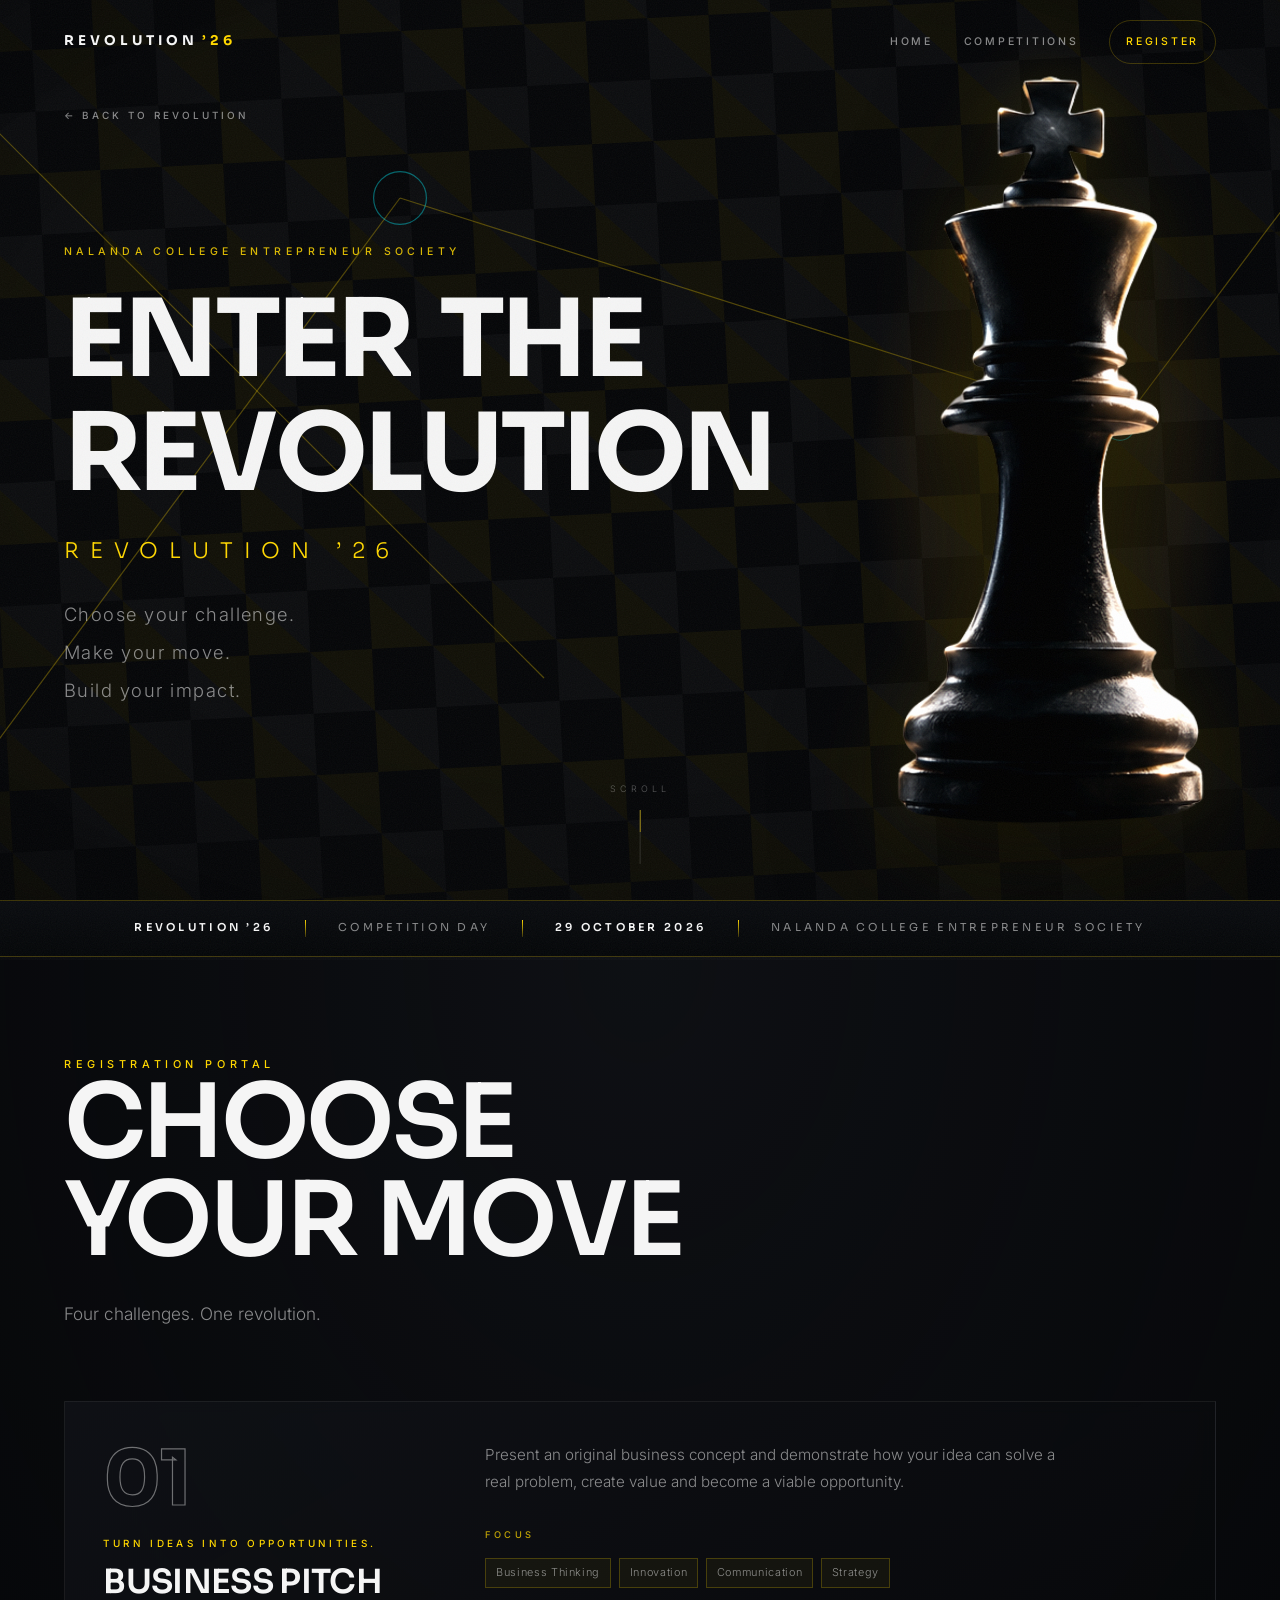
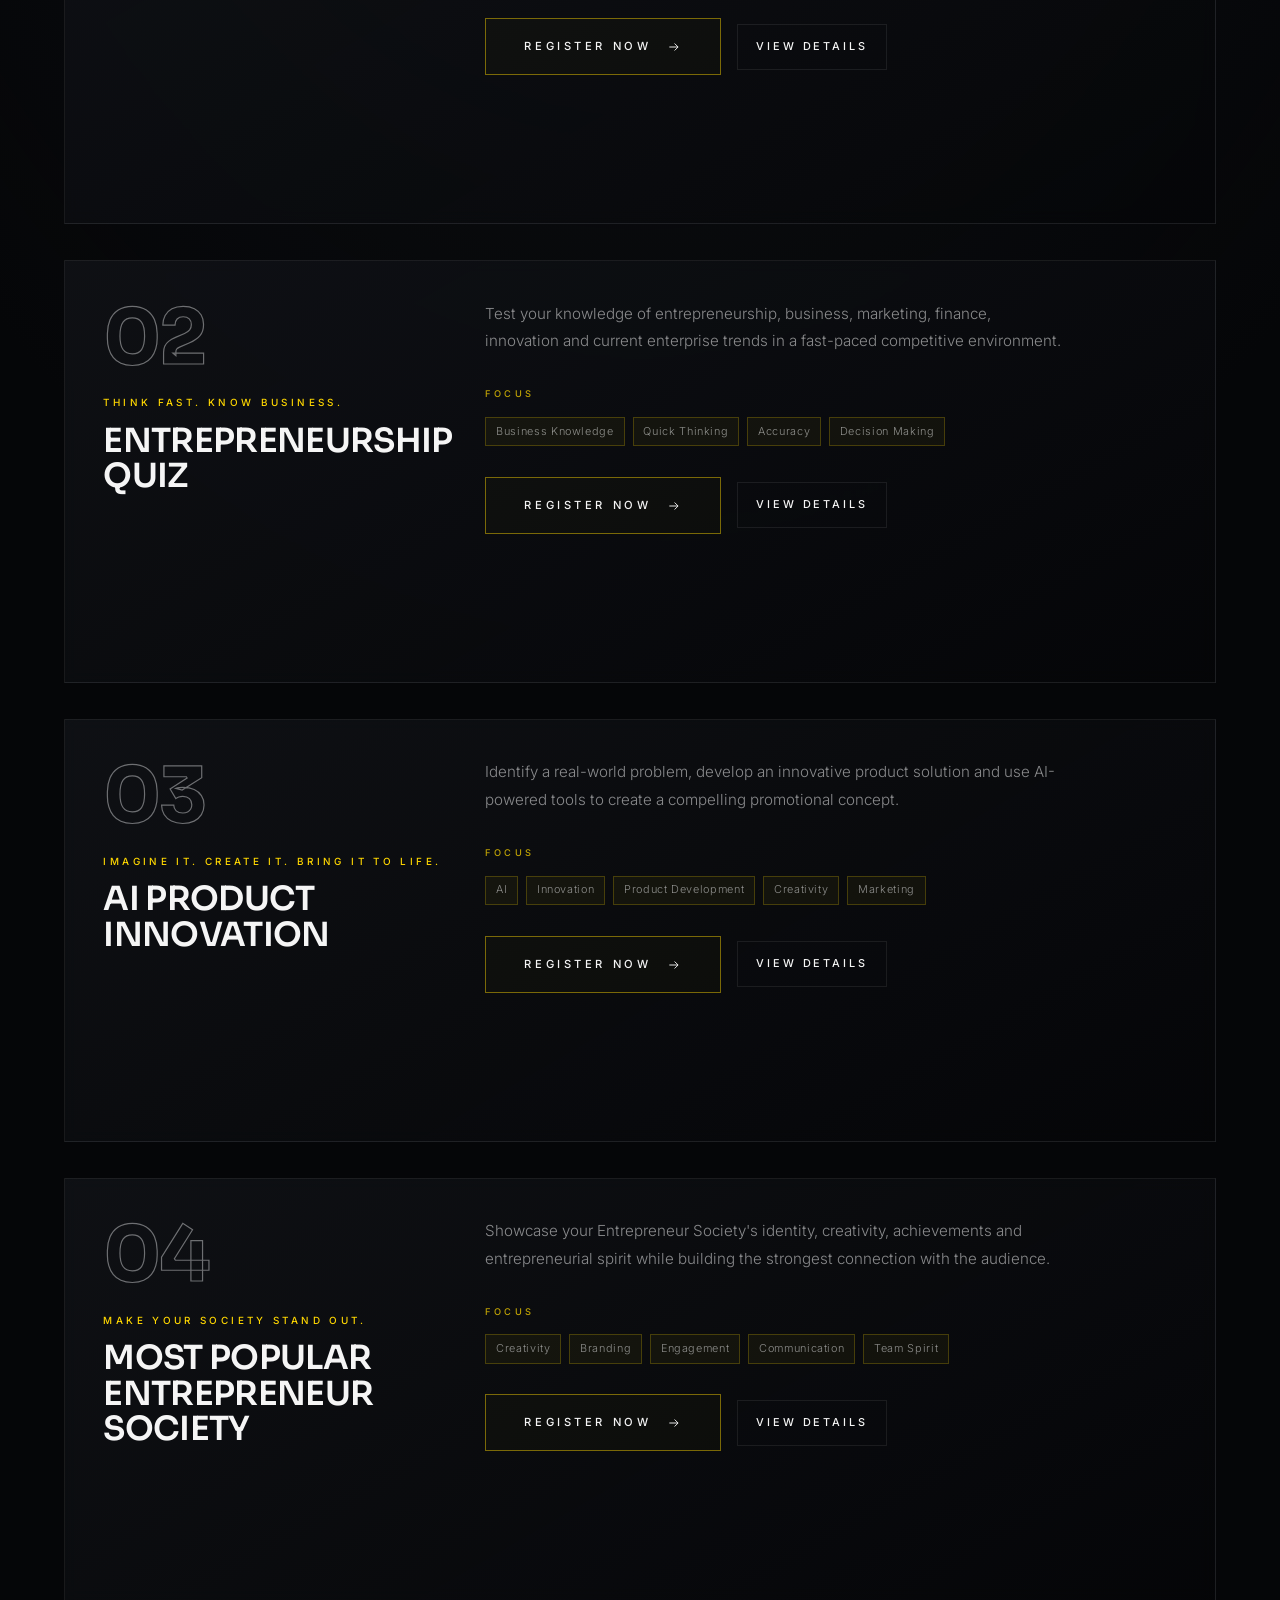
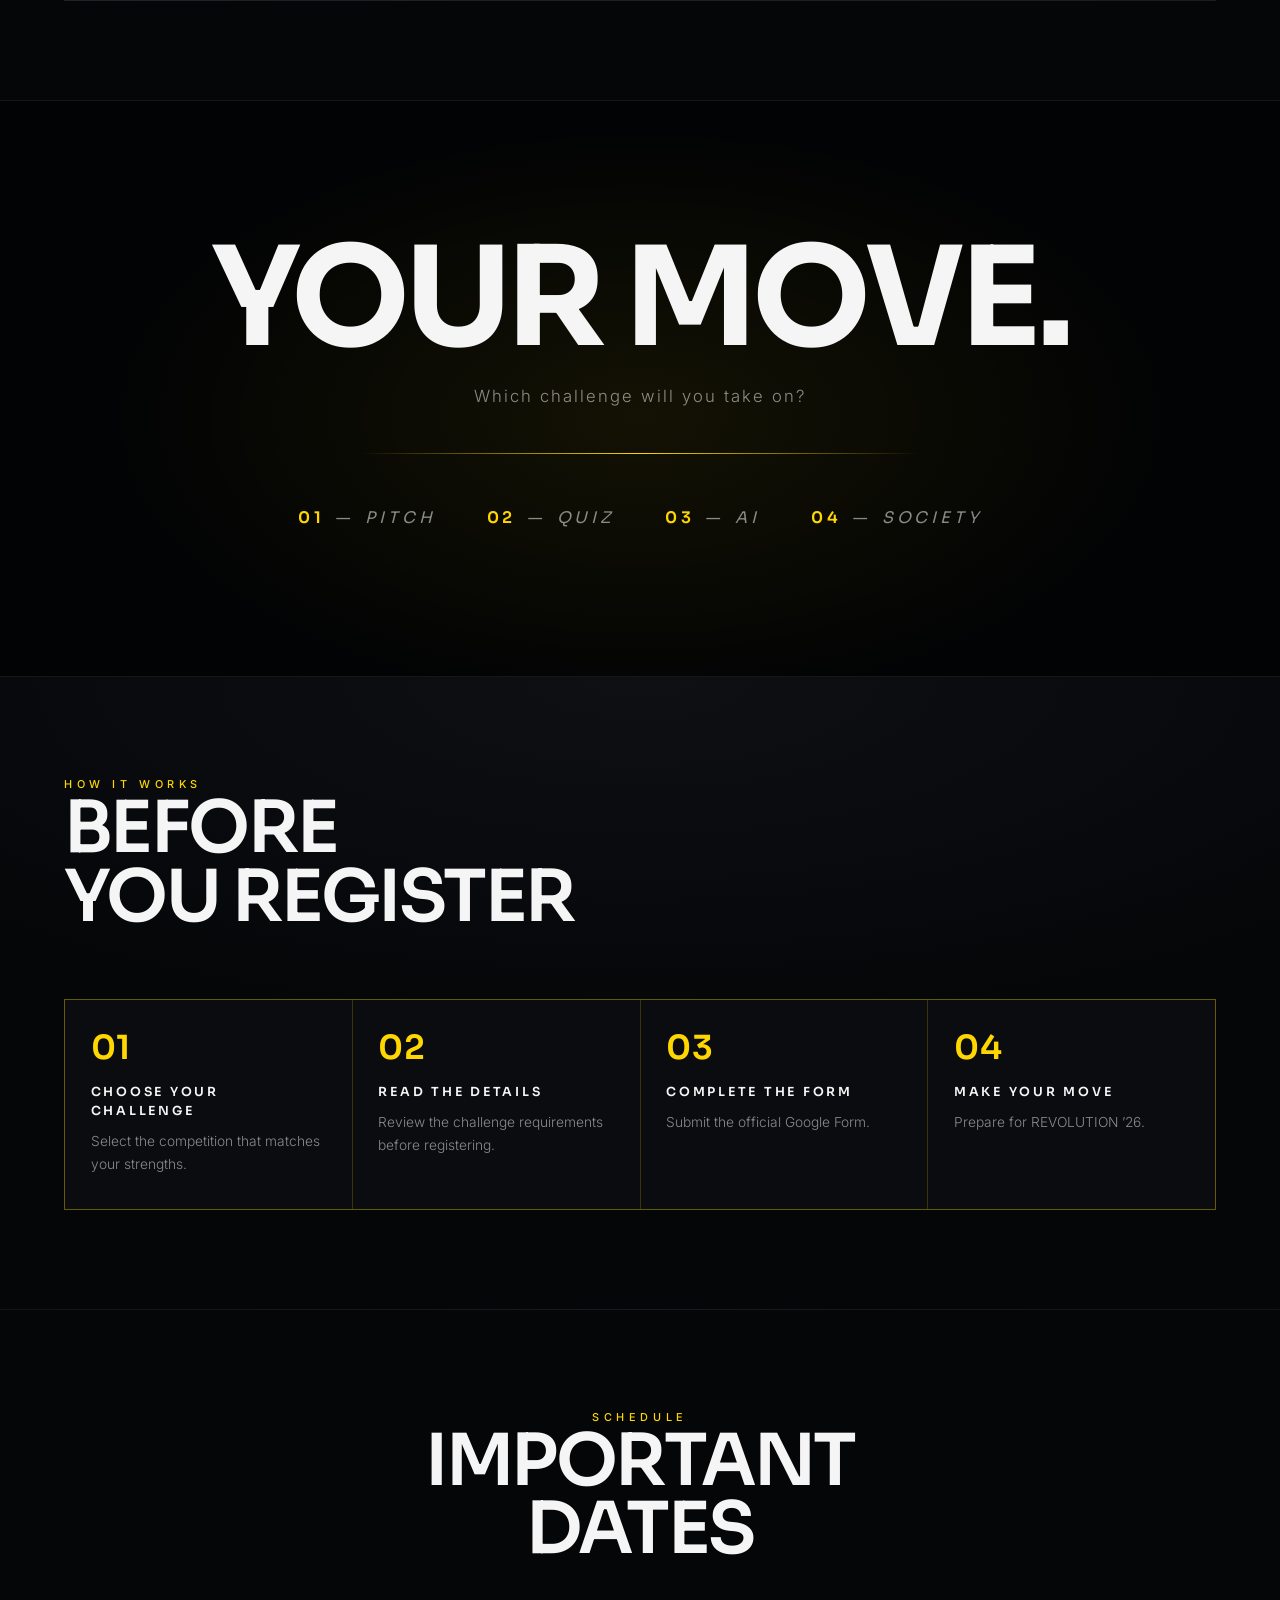
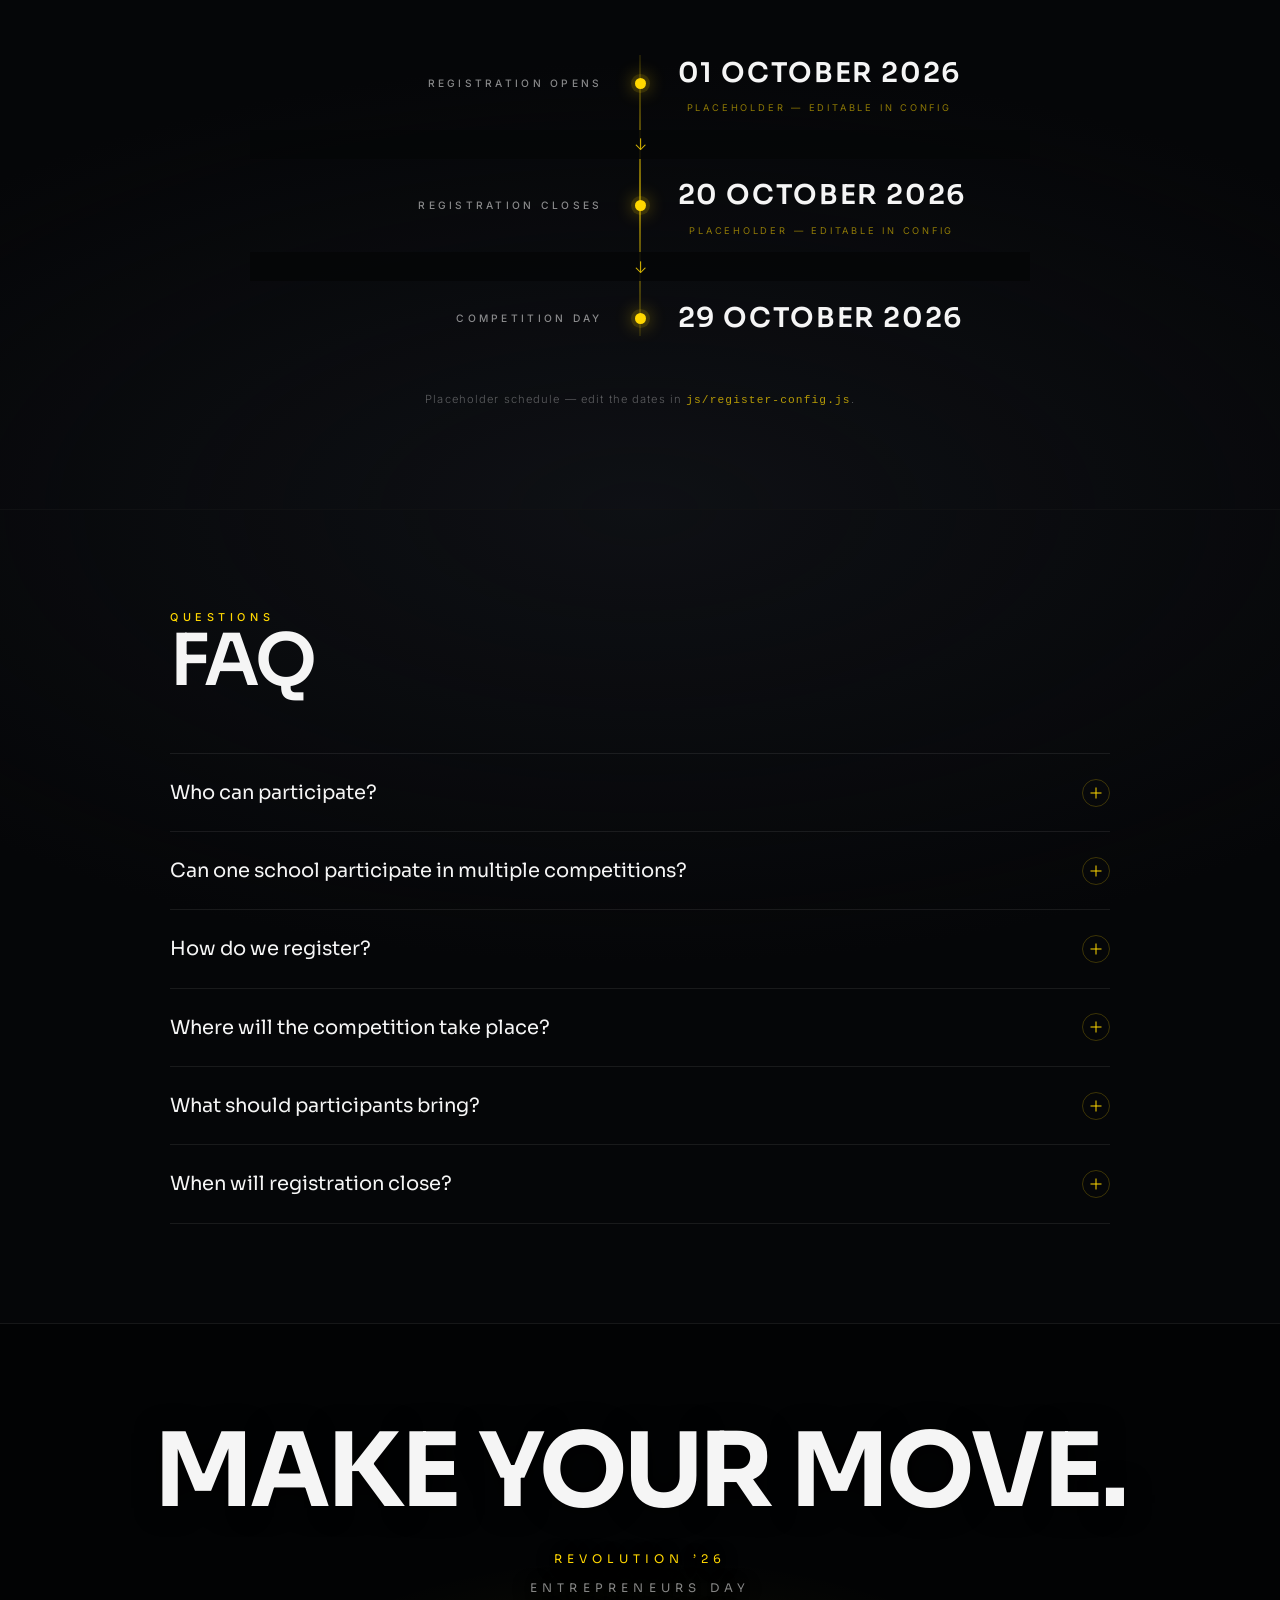
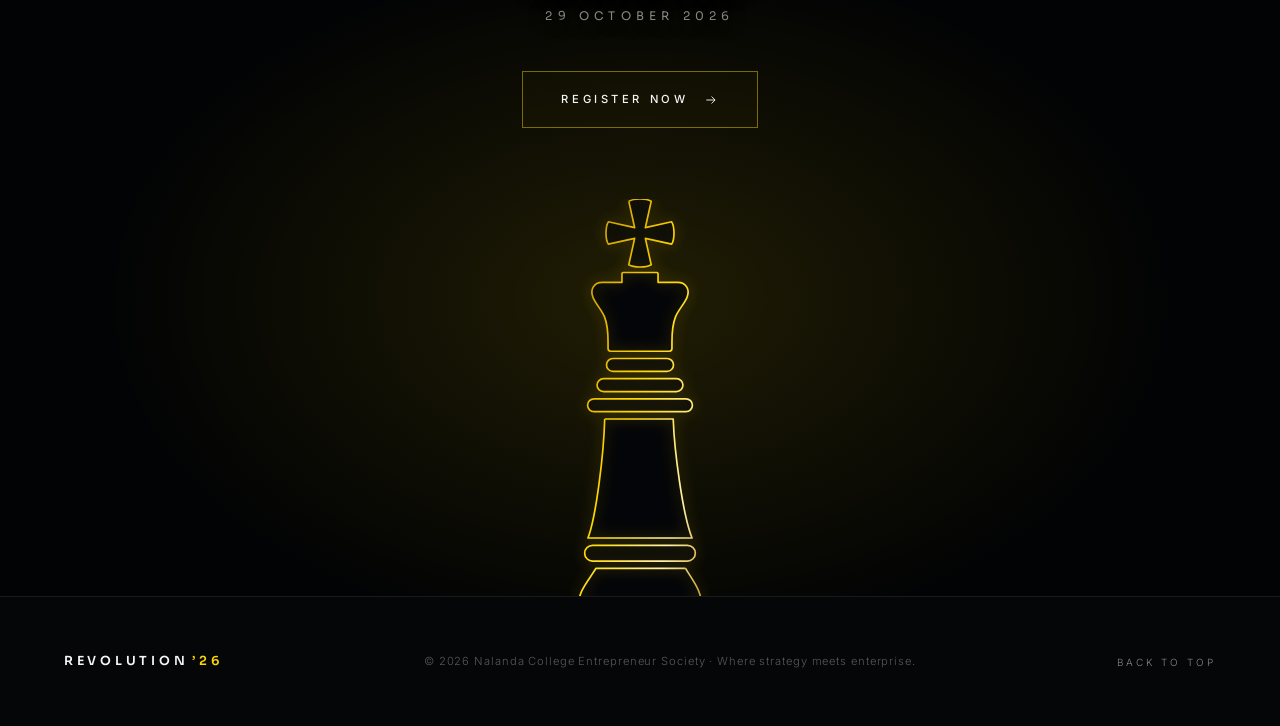
==== register/register.html @ 7308542b "Initial commit with large files" ====
<!DOCTYPE html>
<html lang="en">
<head>
  <meta charset="utf-8">
  <meta name="viewport" content="width=device-width, initial-scale=1, viewport-fit=cover">
  <title>Register — REVOLUTION ’26 Competition Portal</title>
  <meta name="description" content="Official REVOLUTION ’26 Competition Registration Portal — choose your challenge and register. Nalanda College Entrepreneur Society. 29 October 2026.">
  <meta name="theme-color" content="#050608">
  <meta name="robots" content="index, follow">

  <link rel="preconnect" href="https://fonts.googleapis.com">
  <link rel="preconnect" href="https://fonts.gstatic.com" crossorigin>
  <link href="https://fonts.googleapis.com/css2?family=Inter:wght@300;400;500;600&family=Sora:wght@200;300;400;600;700&display=swap" rel="stylesheet">
  <link rel="stylesheet" href="../css/style.css">
  <link rel="stylesheet" href="../css/register.css">
  <script>document.documentElement.classList.add('js');</script>
  <noscript><style>.t-overlay { display: none; }</style></noscript>
</head>

<body class="reg">

  <a class="skip-link" href="#competitions">Skip to competitions</a>

  <!-- cinematic page transition (enter from landing / exit back home) -->
  <div class="t-overlay is-covering" id="tOverlay" aria-hidden="true"><i></i></div>

  <!-- shared cinematic overlays — visual continuity with the landing page -->
  <div class="stage-vignette" aria-hidden="true"></div>
  <div class="grain" aria-hidden="true"></div>

  <!-- ============================================================
       MINIMAL FIXED NAVIGATION
  ============================================================ -->
  <header class="rnav" id="rnav">
    <a class="rnav__brand" href="../index.html" data-exit>REVOLUTION<span>’26</span></a>
    <nav class="rnav__links" aria-label="Registration portal">
      <a href="../index.html" data-exit>Home</a>
      <a href="#competitions">Competitions</a>
      <a class="rnav__cta" href="#competitions">Register</a>
    </nav>
  </header>

  <main>

    <!-- ============================================================
         HERO — REGISTRATION PORTAL
    ============================================================ -->
    <section class="rhero" id="top" aria-label="Enter the Revolution">
      <div class="rhero__bg" aria-hidden="true">
        <div class="rhero__board"></div>
        <svg class="rhero__lines" viewBox="0 0 1440 900" preserveAspectRatio="xMidYMid slice">
          <path pathLength="1" d="M120 780 L520 240" />
          <path pathLength="1" d="M520 240 L1120 430" />
          <path pathLength="1" d="M1120 430 L1330 150" />
          <path pathLength="1" d="M180 180 L640 640" />
          <circle pathLength="1" cx="520" cy="240" r="22" />
          <circle pathLength="1" cx="1120" cy="430" r="12" />
        </svg>
        <span class="rhero__dot" style="--x:14%; --y:26%; --d:0s"></span>
        <span class="rhero__dot" style="--x:38%; --y:64%; --d:1.4s"></span>
        <span class="rhero__dot" style="--x:64%; --y:32%; --d:2.6s"></span>
        <span class="rhero__dot" style="--x:82%; --y:70%; --d:.8s"></span>
        <span class="rhero__dot" style="--x:52%; --y:84%; --d:3.4s"></span>
      </div>

      <!-- The King — supplied transparent PNG (image/king.png) -->
      <div class="rhero__king" id="heroKing" aria-hidden="true">
        <img src="../image/king.png" alt="" width="1672" height="941" decoding="async" fetchpriority="high">
      </div>

      <a class="back-link" href="../" data-exit>&larr; Back to Revolution</a>

      <div class="wrap rhero__content">
        <p class="rhero__label">Nalanda College Entrepreneur Society</p>
        <h1 class="rhero__title" id="rTitle">Enter the Revolution</h1>
        <p class="rhero__sub">Revolution ’26</p>
        <p class="rhero__desc">Choose your challenge.<br>Make your move.<br>Build your impact.</p>
      </div>

      <div class="scroll-cue" aria-hidden="true">
        <span>Scroll</span>
        <i class="scroll-cue__line"></i>
      </div>
    </section>

    <!-- ============================================================
         REGISTRATION STATUS STRIP
    ============================================================ -->
    <section class="estrip" aria-label="Event details">
      <div class="estrip__inner">
        <b>Revolution ’26</b>
        <i aria-hidden="true"></i>
        <span>Competition Day</span>
        <i aria-hidden="true"></i>
        <b>29 October 2026</b>
        <i aria-hidden="true"></i>
        <span>Nalanda College Entrepreneur Society</span>
      </div>
    </section>

    <!-- ============================================================
         COMPETITIONS — CHOOSE YOUR MOVE
    ============================================================ -->
    <section class="sec rsec" id="competitions" aria-label="Choose your move">
      <div class="wrap">
        <p class="sec-label reveal">Registration Portal</p>
        <h2 class="h-display reveal" style="--d:.08s">Choose<br>your move</h2>
        <p class="lede rsec__sub reveal" style="--d:.16s">Four challenges. One revolution.</p>

        <div class="rgrid" id="rGrid">
          <noscript><p class="rgrid__nojs">Enable JavaScript to view the competitions and registration links.</p></noscript>
        </div>
      </div>
    </section>

    <!-- ============================================================
         MAKE YOUR MOVE — CINEMATIC SEPARATOR
    ============================================================ -->
    <section class="moveband" id="move" aria-label="Your move">
      <div class="wrap wrap--center">
        <h2 class="moveband__title reveal">Your move.</h2>
        <p class="moveband__sub reveal" style="--d:.12s">Which challenge will you take on?</p>
        <span class="moveband__line reveal" style="--d:.24s" aria-hidden="true"></span>
        <nav class="moveband__moves reveal" style="--d:.36s" id="moveNav" aria-label="Jump to a competition"></nav>
      </div>
    </section>

    <!-- ============================================================
         BEFORE YOU REGISTER
    ============================================================ -->
    <section class="sec" id="before" aria-label="Before you register">
      <div class="wrap">
        <p class="sec-label reveal">How it works</p>
        <h2 class="h-display h-display--sm reveal" style="--d:.08s">Before<br>you register</h2>

        <ol class="rsteps">
          <li class="rstep reveal" style="--d:.05s">
            <span class="rstep__num">01</span>
            <h3>Choose your challenge</h3>
            <p>Select the competition that matches your strengths.</p>
          </li>
          <li class="rstep reveal" style="--d:.15s">
            <span class="rstep__num">02</span>
            <h3>Read the details</h3>
            <p>Review the challenge requirements before registering.</p>
          </li>
          <li class="rstep reveal" style="--d:.25s">
            <span class="rstep__num">03</span>
            <h3>Complete the form</h3>
            <p>Submit the official Google Form.</p>
          </li>
          <li class="rstep reveal" style="--d:.35s">
            <span class="rstep__num">04</span>
            <h3>Make your move</h3>
            <p>Prepare for REVOLUTION ’26.</p>
          </li>
        </ol>
      </div>
    </section>

    <!-- ============================================================
         IMPORTANT DATES
    ============================================================ -->
    <section class="sec sec--dates" id="dates" aria-label="Important dates">
      <div class="wrap wrap--center">
        <p class="sec-label reveal">Schedule</p>
        <h2 class="h-display h-display--sm h-display--center reveal" style="--d:.08s">Important<br>dates</h2>

        <ol class="dates" id="datesList"></ol>
        <p class="dates__note reveal">Placeholder schedule — edit the dates in <code>js/register-config.js</code>.</p>
      </div>
    </section>

    <!-- ============================================================
         FAQ
    ============================================================ -->
    <section class="sec" id="faq" aria-label="Frequently asked questions">
      <div class="wrap wrap--faq">
        <p class="sec-label reveal">Questions</p>
        <h2 class="h-display h-display--sm reveal" style="--d:.08s">FAQ</h2>

        <div class="faq" id="faqList"></div>
      </div>
    </section>

    <!-- ============================================================
         FINAL CTA
    ============================================================ -->
    <section class="final" id="final" aria-label="Make your move">
      <div class="final__glow" aria-hidden="true"></div>

      <div class="final__king" id="finalKing" aria-hidden="true">
        <svg xmlns="http://www.w3.org/2000/svg" shape-rendering="geometricPrecision" text-rendering="geometricPrecision" image-rendering="optimizeQuality" fill-rule="evenodd" clip-rule="evenodd" viewBox="0 0 166 512.89">
          <defs>
            <linearGradient id="kingEdge" x1="0" y1="0" x2="1" y2="1">
              <stop offset="0" stop-color="#B8860B" />
              <stop offset=".45" stop-color="#FFD700" />
              <stop offset=".75" stop-color="#FFF2A8" />
              <stop offset="1" stop-color="#B8860B" />
            </linearGradient>
          </defs>
          <path class="king__fill" d="M41.08 261.18c-.98 39.54-9.97 115.81-19.86 141.36h123.56c-11.51-28.98-21.03-104.74-22.36-141.36H41.08zm9.8-71.77h64.24c4.21 0 7.65 3.48 7.65 7.65 0 4.16-3.48 7.64-7.65 7.64H50.88c-4.17 0-7.65-3.44-7.65-7.64 0-4.21 3.44-7.65 7.65-7.65zm-22.45 47.84h109.14c4.21 0 7.65 3.46 7.65 7.65s-3.46 7.64-7.65 7.64H28.43c-4.19 0-7.65-3.43-7.65-7.64 0-4.21 3.44-7.65 7.65-7.65zm11.22-23.92h86.7c4.2 0 7.64 3.47 7.64 7.65 0 4.17-3.47 7.64-7.64 7.64h-86.7c-4.17 0-7.64-3.44-7.64-7.64 0-4.21 3.44-7.65 7.64-7.65zM26.68 411.18h112.64c5.16 0 9.38 4.24 9.38 9.37 0 5.13-4.24 9.37-9.38 9.37H26.68c-5.14 0-9.38-4.21-9.38-9.37 0-5.16 4.22-9.37 9.38-9.37zM9.69 493.5h146.62c5.33 0 9.69 4.36 9.69 9.69 0 5.34-4.36 9.7-9.69 9.7H9.69c-5.33 0-9.69-4.36-9.69-9.7 0-5.33 4.36-9.69 9.69-9.69zm127.4-54.92c7.85 13.77 20.69 27.71 18.61 46.26H10.28c-2.09-18.55 12.49-32.49 20.33-46.26h106.48zM69.71 2.74c5.77-3.34 19.74-3.95 26.58 0L89.36 34l31.26-6.93c3.34 5.77 3.95 19.74 0 26.58l-31.26-6.93 6.93 31.26c-6.84 3.95-20.81 3.34-26.58 0l6.93-31.26-31.26 6.93c-3.95-6.84-3.34-20.81 0-26.58L76.64 34 69.71 2.74zm-6.63 84.53h39.84c.83 0 1.51.68 1.51 1.51v10.17h22.86c5.53-.09 9.35 2.2 11.29 5.67 6.48 11.61-8.85 23.4-13.55 35.59-3.98 10.35-4.09 18.84-4.09 29.54v7.88c0 1.73-1.42 3.15-3.15 3.15H48.21c-1.73 0-3.15-1.42-3.15-3.15v-7.88c0-10.7-.1-19.19-4.09-29.54-4.7-12.2-20.03-23.98-13.55-35.59 1.94-3.47 5.76-5.76 11.29-5.67h22.86V88.78c0-.83.68-1.51 1.51-1.51z" />
          <path class="king__edge" pathLength="1" d="M41.08 261.18c-.98 39.54-9.97 115.81-19.86 141.36h123.56c-11.51-28.98-21.03-104.74-22.36-141.36H41.08zm9.8-71.77h64.24c4.21 0 7.65 3.48 7.65 7.65 0 4.16-3.48 7.64-7.65 7.64H50.88c-4.17 0-7.65-3.44-7.65-7.64 0-4.21 3.44-7.65 7.65-7.65zm-22.45 47.84h109.14c4.21 0 7.65 3.46 7.65 7.65s-3.46 7.64-7.65 7.64H28.43c-4.19 0-7.65-3.43-7.65-7.64 0-4.21 3.44-7.65 7.65-7.65zm11.22-23.92h86.7c4.2 0 7.64 3.47 7.64 7.65 0 4.17-3.47 7.64-7.64 7.64h-86.7c-4.17 0-7.64-3.44-7.64-7.64 0-4.21 3.44-7.65 7.64-7.65zM26.68 411.18h112.64c5.16 0 9.38 4.24 9.38 9.37 0 5.13-4.24 9.37-9.38 9.37H26.68c-5.14 0-9.38-4.21-9.38-9.37 0-5.16 4.22-9.37 9.38-9.37zM9.69 493.5h146.62c5.33 0 9.69 4.36 9.69 9.69 0 5.34-4.36 9.7-9.69 9.7H9.69c-5.33 0-9.69-4.36-9.69-9.7 0-5.33 4.36-9.69 9.69-9.69zm127.4-54.92c7.85 13.77 20.69 27.71 18.61 46.26H10.28c-2.09-18.55 12.49-32.49 20.33-46.26h106.48zM69.71 2.74c5.77-3.34 19.74-3.95 26.58 0L89.36 34l31.26-6.93c3.34 5.77 3.95 19.74 0 26.58l-31.26-6.93 6.93 31.26c-6.84 3.95-20.81 3.34-26.58 0l6.93-31.26-31.26 6.93c-3.95-6.84-3.34-20.81 0-26.58L76.64 34 69.71 2.74zm-6.63 84.53h39.84c.83 0 1.51.68 1.51 1.51v10.17h22.86c5.53-.09 9.35 2.2 11.29 5.67 6.48 11.61-8.85 23.4-13.55 35.59-3.98 10.35-4.09 18.84-4.09 29.54v7.88c0 1.73-1.42 3.15-3.15 3.15H48.21c-1.73 0-3.15-1.42-3.15-3.15v-7.88c0-10.7-.1-19.19-4.09-29.54-4.7-12.2-20.03-23.98-13.55-35.59 1.94-3.47 5.76-5.76 11.29-5.67h22.86V88.78c0-.83.68-1.51 1.51-1.51z" />
        </svg>
      </div>

      <div class="wrap wrap--center final__content">
        <h2 class="final__title reveal">Make your move.</h2>
        <div class="final__meta reveal" style="--d:.14s">
          <p>Revolution ’26</p>
          <p>Entrepreneurs Day</p>
          <p>29 October 2026</p>
        </div>
        <a class="btn final__btn reveal" style="--d:.26s" href="https://docs.google.com/forms/d/e/1FAIpQLSdkMUWZlrEbM_ta3a6Tw9XIUkhkz52JKBB2Wfke_lTNaO7RQA/viewform?usp=header" id="finalBtn">
          <span>Register now</span>
          <svg viewBox="0 0 24 24" width="14" height="14" aria-hidden="true"><path d="M4 12h15M13 6l6 6-6 6" fill="none" stroke="currentColor" stroke-width="1.6"/></svg>
        </a>
      </div>
    </section>
  </main>

  <footer class="footer">
    <div class="wrap footer__inner">
      <p class="footer__brand">REVOLUTION<span>’26</span></p>
      <p class="footer__copy">© 2026 Nalanda College Entrepreneur Society · Where strategy meets enterprise.</p>
      <a class="footer__top" href="#top" data-top>Back to top</a>
    </div>
  </footer>

  <script src="../js/register-config.js" defer></script>
  <script src="../js/register.js" defer></script>
</body>
</html>
---- css/style.css ----
/* ============================================================
   REVOLUTION ’26 — Nalanda College Entrepreneur Society
   Dark cinematic luxury + strategic enterprise

   ANIMATION ARCHITECTURE
   SYSTEM 1 (hero only) ......... cinematic frame sequence, canvas
   SYSTEM 2 (rest of page) ...... scroll reveals, lines, parallax
   ============================================================ */

/* ---------- Tokens ---------- */
:root {
  --bg:        #050608;
  --bg-2:      #0B0C10;
  --bg-3:      #111318;
  --gold:      #FFD700;
  --gold-deep: #B8860B;
  --cyan:      #00F2FE;
  --white:     #F5F5F5;
  --muted:     rgba(245, 245, 245, .54);
  --muted-2:   rgba(245, 245, 245, .34);
  --hairline:  rgba(255, 255, 255, .08);
  --gold-line: rgba(255, 215, 0, .22);

  --font-d: 'Sora', 'Inter', 'Helvetica Neue', Helvetica, Arial, sans-serif;
  --font-b: 'Inter', 'Helvetica Neue', Helvetica, Arial, sans-serif;

  --ease: cubic-bezier(.16, 1, .3, 1);
  --ease-soft: cubic-bezier(.4, 0, .2, 1);

  --pad: clamp(1.25rem, 5vw, 5rem);
  --nav-h: 5.25rem;

  /* only the hero gets extra scroll height (it drives the sequence) */
  --hero-h: 300vh;
  /* normal sections: content-sized, ~80–110vh */
  --sec-pad: clamp(4.5rem, 11vh, 8rem);
}

/* ---------- Reset / base ---------- */
*, *::before, *::after { box-sizing: border-box; }

html {
  -webkit-text-size-adjust: 100%;
  scroll-behavior: auto;
  color-scheme: dark;
}

/* overflow-x guard. `clip` does NOT create a scroll container —
   required so the hero's position:sticky can actually pin.
   (plain `hidden` on body silently breaks sticky scroll cinema) */
html, body {
  margin: 0;
  padding: 0;
  overflow-x: hidden;
  overflow-x: clip;
  background: var(--bg);
}

body {
  font-family: var(--font-b);
  font-weight: 300;
  font-size: 16px;
  line-height: 1.65;
  color: var(--white);
  -webkit-font-smoothing: antialiased;
  -moz-osx-font-smoothing: grayscale;
  text-rendering: optimizeLegibility;
}

body.is-loading { overflow: hidden; height: 100vh; }
body.menu-open  { overflow: hidden; }

img, svg, canvas { display: block; max-width: 100%; }
h1, h2, h3, h4, p, ul, ol, dl, dd, figure { margin: 0; }
ul, ol { padding: 0; list-style: none; }
a { color: inherit; text-decoration: none; }
button { font: inherit; color: inherit; background: none; border: 0; cursor: pointer; }
::selection { background: rgba(255, 215, 0, .28); color: #fff; }

.skip-link {
  position: fixed;
  top: -100%;
  left: 1rem;
  z-index: 300;
  padding: .7rem 1.1rem;
  background: var(--gold);
  color: #050608;
  font-size: .75rem;
  letter-spacing: .16em;
  text-transform: uppercase;
}
.skip-link:focus { top: 1rem; }

:focus-visible {
  outline: 1px solid rgba(255, 215, 0, .7);
  outline-offset: 4px;
}

/* ---------- Shared layout ---------- */
.wrap {
  position: relative;
  width: min(100% - (var(--pad) * 2), 1320px);
  margin-inline: auto;
  z-index: 2;
}
.wrap--center { text-align: center; }

.sec {
  position: relative;
  z-index: 1;
  isolation: isolate;
  padding: var(--sec-pad) 0;
  background:
    radial-gradient(120% 90% at 50% 0%, rgba(17, 19, 24, .75), transparent 62%),
    var(--bg);
  overflow: hidden;
}
.sec + .sec { border-top: 1px solid rgba(255, 255, 255, .045); }

/* ---------- Type system ---------- */
.sec-label {
  font-size: .68rem;
  font-weight: 500;
  letter-spacing: .42em;
  text-transform: uppercase;
  color: var(--gold);
  opacity: .82;
}

.h-display {
  font-family: var(--font-d);
  font-weight: 600;
  font-size: clamp(2.7rem, 8vw, 7rem);
  line-height: .96;
  letter-spacing: -.035em;
  text-transform: uppercase;
  color: var(--white);
}
.h-display--sm { font-size: clamp(2.1rem, 5.6vw, 4.6rem); }
.h-display--center { text-align: center; }
.h-display--stack span { display: block; }
.gold {
  background: linear-gradient(100deg, var(--gold) 10%, var(--gold-deep) 60%, var(--gold) 95%);
  -webkit-background-clip: text;
  background-clip: text;
  color: transparent;
}

.lede {
  max-width: 36ch;
  margin-top: clamp(1.4rem, 3vw, 2.2rem);
  font-size: clamp(1rem, 1.35vw, 1.2rem);
  line-height: 1.75;
  color: var(--muted);
  font-weight: 300;
}

/* ---------- Reveal system (SYSTEM 2) ---------- */
.js .reveal {
  opacity: 0;
  transform: translate3d(0, 28px, 0);
  transition: opacity .95s var(--ease), transform 1.05s var(--ease);
  transition-delay: var(--d, 0s);
}
.js .reveal.is-in { opacity: 1; transform: none; }

.mask { display: block; overflow: hidden; }
.mask > i { display: block; font-style: normal; }
/* masks live inside hero .phase blocks: hidden until the phase
   itself is revealed (opening on load, the rest on first sight) */
.js .phase .mask > i {
  transform: translate3d(0, 110%, 0);
  transition: transform 1.35s var(--ease);
}
.is-ready .phase--opening .mask > i,
.phase.is-in .mask > i { transform: none; }

/* ============================================================
   LOADER
   ============================================================ */
.loader {
  position: fixed;
  inset: 0;
  z-index: 250;
  display: grid;
  place-items: center;
  background: var(--bg);
  transition: opacity 1.1s var(--ease-soft), visibility 1.1s;
}
.loader::after {
  content: "";
  position: absolute;
  inset: 0;
  background: radial-gradient(60% 50% at 50% 55%, rgba(255, 215, 0, .05), transparent 70%);
  pointer-events: none;
}
.loader.is-done { opacity: 0; visibility: hidden; }

.loader__inner {
  position: relative;
  width: min(84vw, 460px);
  text-align: center;
}
.loader__eyebrow {
  font-size: .62rem;
  letter-spacing: .5em;
  text-transform: uppercase;
  color: var(--muted-2);
  animation: loaderPulse 2.4s var(--ease-soft) infinite;
}
.loader__title {
  margin-top: 1.1rem;
  font-family: var(--font-d);
  font-size: clamp(1.5rem, 5vw, 2.3rem);
  font-weight: 600;
  letter-spacing: .3em;
  text-transform: uppercase;
  color: var(--white);
}
.loader__title span { color: var(--gold); }
.loader__bar {
  margin-top: 2.2rem;
  height: 1px;
  background: rgba(255, 255, 255, .1);
  overflow: hidden;
}
.loader__bar i {
  display: block;
  height: 100%;
  width: 100%;
  background: linear-gradient(90deg, var(--gold-deep), var(--gold));
  transform: scaleX(0);
  transform-origin: 0 50%;
  transition: transform .5s var(--ease-soft);
}
.loader__pct {
  margin-top: .9rem;
  font-size: .64rem;
  letter-spacing: .34em;
  color: var(--muted-2);
}
.loader__pct em { font-style: normal; opacity: .6; }

@keyframes loaderPulse {
  0%, 100% { opacity: .45; }
  50% { opacity: .9; }
}

/* ============================================================
   CUSTOM CURSOR
   ============================================================ */
.cursor {
  position: fixed;
  top: 0;
  left: 0;
  z-index: 280;
  pointer-events: none;
  opacity: 0;
  transition: opacity .4s;
}
.cursor.is-on { opacity: 1; }
.cursor__dot,
.cursor__ring {
  position: absolute;
  top: 0;
  left: 0;
  border-radius: 50%;
  transform: translate(-50%, -50%);
}
.cursor__dot {
  width: 5px;
  height: 5px;
  background: var(--gold);
  box-shadow: 0 0 12px rgba(255, 215, 0, .8);
}
.cursor__ring {
  width: 34px;
  height: 34px;
  border: 1px solid rgba(255, 215, 0, .45);
  transition: width .35s var(--ease), height .35s var(--ease),
              border-color .35s var(--ease), background-color .35s var(--ease);
}
.cursor.is-active .cursor__ring {
  width: 62px;
  height: 62px;
  border-color: rgba(255, 215, 0, .85);
  background: rgba(255, 215, 0, .06);
}
.cursor.is-down .cursor__ring { width: 24px; height: 24px; }

/* ============================================================
   GLOBAL CINEMATIC OVERLAYS (visual continuity only — no canvas)
   ============================================================ */
.stage-vignette {
  position: fixed;
  inset: 0;
  z-index: 40;
  pointer-events: none;
  background: radial-gradient(135% 115% at 50% 50%, transparent 48%, rgba(0, 0, 0, .5) 100%);
}

.grain {
  position: fixed;
  inset: -60px;
  z-index: 45;
  pointer-events: none;
  opacity: .05;
  background-image: url("data:image/svg+xml,%3Csvg xmlns='http://www.w3.org/2000/svg' width='240' height='240'%3E%3Cfilter id='n'%3E%3CfeTurbulence type='fractalNoise' baseFrequency='.85' numOctaves='3' stitchTiles='stitch'/%3E%3C/filter%3E%3Crect width='100%25' height='100%25' filter='url(%23n)'/%3E%3C/svg%3E");
  animation: grainShift 1.1s steps(3) infinite;
  will-change: transform;
}
@keyframes grainShift {
  0%   { transform: translate3d(0, 0, 0); }
  33%  { transform: translate3d(-18px, 12px, 0); }
  66%  { transform: translate3d(14px, -16px, 0); }
  100% { transform: translate3d(0, 0, 0); }
}

/* Cinematic page transition between landing and /register.
   States (set on #tOverlay):
   .is-covering — solid black (register page initial, waiting to reveal)
   .is-revealing — black lifting away + gold line retracting right
   .is-exiting — black sweeping in + gold line sweeping left→right,
                 then the browser navigates */
.t-overlay {
  position: fixed;
  inset: 0;
  z-index: 400;
  pointer-events: none;
  background: #000;
  opacity: 0;
  transition: opacity .55s var(--ease);
}
.t-overlay i {
  position: absolute;
  left: 0;
  top: 50%;
  width: 100%;
  height: 1px;
  background: linear-gradient(90deg, transparent, var(--gold) 30%, var(--gold) 70%, transparent);
  transform: scaleX(0);
  transform-origin: 0 50%;
  transition: transform .6s var(--ease);
}
.t-overlay.is-covering,
.t-overlay.is-exiting {
  opacity: 1;
  pointer-events: auto;
}
.t-overlay.is-covering i,
.t-overlay.is-exiting i {
  transform: scaleX(1);
}
.t-overlay.is-revealing {
  opacity: 0;
  transition-duration: .75s;
}
.t-overlay.is-revealing i {
  transform: scaleX(0);
  transform-origin: 100% 50%;
  transition: transform .65s var(--ease);
}

/* ============================================================
   NAVIGATION
   ============================================================ */
.nav {
  position: fixed;
  top: 0;
  left: 0;
  right: 0;
  z-index: 120;
  height: var(--nav-h);
  display: flex;
  align-items: center;
  justify-content: space-between;
  padding: 0 var(--pad);
  transition: background-color .6s var(--ease-soft), backdrop-filter .6s, border-color .6s, transform .6s var(--ease);
  border-bottom: 1px solid transparent;
}
.nav.is-scrolled {
  background: rgba(5, 6, 8, .78);
  backdrop-filter: blur(14px);
  -webkit-backdrop-filter: blur(14px);
  border-bottom-color: var(--hairline);
}
.nav.is-hidden { transform: translate3d(0, -100%, 0); }

.nav__brand {
  font-family: var(--font-d);
  font-size: .82rem;
  font-weight: 600;
  letter-spacing: .34em;
  text-transform: uppercase;
  color: var(--white);
}
.nav__brand span { color: var(--gold); margin-left: .35em; }

.nav__right { display: flex; align-items: center; gap: clamp(1rem, 3vw, 2.6rem); }

.nav__meta {
  font-size: .6rem;
  letter-spacing: .3em;
  text-transform: uppercase;
  color: var(--muted-2);
}

.nav__btn {
  display: flex;
  align-items: center;
  gap: .8rem;
  padding: .55rem 0;
}
.nav__btn-label {
  font-size: .66rem;
  font-weight: 500;
  letter-spacing: .34em;
  text-transform: uppercase;
  color: var(--white);
  transition: color .4s;
}
.nav__btn:hover .nav__btn-label { color: var(--gold); }
.nav__btn-icon { display: grid; gap: 5px; width: 26px; }
.nav__btn-icon i {
  display: block;
  height: 1px;
  background: var(--white);
  transition: transform .5s var(--ease), background-color .4s;
}
.nav__btn-icon i:last-child { width: 60%; justify-self: end; }
.nav__btn:hover .nav__btn-icon i { background: var(--gold); }
body.menu-open .nav__btn-icon i:first-child { transform: translateY(3px) rotate(45deg); }
body.menu-open .nav__btn-icon i:last-child  { width: 100%; transform: translateY(-3px) rotate(-45deg); }

/* ---------- Fullscreen menu ---------- */
.menu {
  position: fixed;
  inset: 0;
  z-index: 110;
  visibility: hidden;
  pointer-events: none;
}
.menu__bg {
  position: absolute;
  inset: 0;
  background:
    linear-gradient(180deg, rgba(5, 6, 8, .97), rgba(11, 12, 16, .98)),
    radial-gradient(70% 60% at 80% 20%, rgba(255, 215, 0, .07), transparent 70%);
  transform: translate3d(0, -100%, 0);
  transition: transform .95s var(--ease);
}
.menu__inner {
  position: relative;
  height: 100%;
  display: flex;
  flex-direction: column;
  justify-content: center;
  gap: clamp(1.5rem, 4vh, 3rem);
  padding: calc(var(--nav-h) + 2rem) var(--pad) 3rem;
  opacity: 0;
  transition: opacity .5s var(--ease-soft);
}
body.menu-open .menu { visibility: visible; pointer-events: auto; }
body.menu-open .menu__bg { transform: none; }
body.menu-open .menu__inner { opacity: 1; transition-delay: .35s; }

.menu__label {
  font-size: .62rem;
  letter-spacing: .46em;
  text-transform: uppercase;
  color: var(--gold);
  opacity: .75;
}
.menu__list { display: grid; gap: clamp(.2rem, 1.6vh, .9rem); }
.menu__list a {
  display: flex;
  align-items: baseline;
  gap: clamp(1rem, 3vw, 2.4rem);
  font-family: var(--font-d);
  font-size: clamp(1.7rem, 5.6vh, 3.6rem);
  font-weight: 300;
  line-height: 1.16;
  letter-spacing: -.02em;
  text-transform: uppercase;
  color: var(--muted);
  transform: translate3d(0, 60px, 0);
  opacity: 0;
  transition: transform .9s var(--ease), opacity .9s var(--ease), color .4s;
  transition-delay: calc(.35s + var(--i) * .07s);
}
body.menu-open .menu__list a { transform: none; opacity: 1; }
.menu__list a:hover { color: var(--white); }
.menu__num {
  font-family: var(--font-b);
  font-size: .66rem;
  font-weight: 500;
  letter-spacing: .3em;
  color: var(--gold);
  opacity: .7;
}
.menu__word { position: relative; }
.menu__word::after {
  content: "";
  position: absolute;
  left: 0;
  bottom: -.12em;
  width: 100%;
  height: 1px;
  background: var(--gold);
  transform: scaleX(0);
  transform-origin: 0 50%;
  transition: transform .7s var(--ease);
}
.menu__list a:hover .menu__word::after { transform: scaleX(1); }

.menu__foot {
  display: flex;
  flex-wrap: wrap;
  gap: clamp(1.5rem, 5vw, 4rem);
  padding-top: clamp(1rem, 3vh, 2rem);
  border-top: 1px solid var(--hairline);
  opacity: 0;
  transition: opacity .7s var(--ease-soft);
  transition-delay: .7s;
}
body.menu-open .menu__foot { opacity: 1; }
.menu__foot .k {
  display: block;
  font-size: .58rem;
  letter-spacing: .34em;
  text-transform: uppercase;
  color: var(--muted-2);
  margin-bottom: .35rem;
}
.menu__foot .v { font-size: .84rem; color: var(--white); letter-spacing: .04em; }

/* ---------- Progress rail ---------- */
.progress {
  position: fixed;
  right: clamp(.8rem, 2vw, 1.7rem);
  top: 50%;
  transform: translateY(-50%);
  z-index: 100;
  display: grid;
  justify-items: center;
  gap: .7rem;
  pointer-events: none;
}
.progress__num {
  font-size: .58rem;
  font-weight: 500;
  letter-spacing: .2em;
  color: var(--gold);
}
.progress__num--total { color: var(--muted-2); }
.progress__track {
  position: relative;
  width: 1px;
  height: clamp(110px, 24vh, 220px);
  background: rgba(255, 255, 255, .12);
  overflow: hidden;
}
.progress__track i {
  position: absolute;
  inset: 0;
  background: linear-gradient(180deg, var(--gold), var(--gold-deep));
  transform: scaleY(0);
  transform-origin: 0 0;
  will-change: transform;
}

/* ============================================================
   01 — HERO  (SYSTEM 1: the only cinematic frame sequence)
   ============================================================ */
.hero {
  position: relative;
  z-index: 1;
  height: var(--hero-h);
  background: var(--bg);
}

/* .hero = scroll wrapper (300vh of scroll distance).
   .hero__sticky = the pinned cinematic viewport.
   --vh is set to the exact innerHeight px by JS so the sticky box
   always matches the scroll math (no gap, no early release). */
.hero__sticky {
  position: sticky;
  top: 0;
  height: var(--vh, 100vh);
  overflow: hidden;
}

/* cinematic container — scoped to the hero, ends at its bottom */
.hero__cinematic {
  position: absolute;
  inset: 0;
  z-index: 0;
}
.hero__canvas {
  position: absolute;
  inset: 0;
  width: 100%;
  height: 100%;
  background: var(--bg);
}
.hero__scrim {
  position: absolute;
  inset: 0;
  background:
    radial-gradient(75% 60% at 50% 55%, transparent 30%, rgba(5, 6, 8, .55) 100%),
    linear-gradient(180deg, rgba(5, 6, 8, .72) 0%, rgba(5, 6, 8, .28) 42%, rgba(5, 6, 8, .8) 100%);
  will-change: opacity;
}
.hero__lines {
  position: absolute;
  inset: 0;
  width: 100%;
  height: 100%;
  pointer-events: none;
}
.hero__lines path,
.hero__lines circle {
  fill: none;
  stroke: rgba(255, 215, 0, .6);
  stroke-width: 1.1;
  stroke-dasharray: 1;
  stroke-dashoffset: 1;
  vector-effect: non-scaling-stroke;
}
.hero__lines circle { stroke: rgba(0, 242, 254, .5); }

.hero__content {
  position: absolute;
  inset: 0;
  z-index: 2;
}

/* ---------- cinematic text phases ----------
   One .phase block per beat of the hero timeline. opacity and
   transform are written per frame from heroTimeline (scroll.js)
   — the single progress value drives frames, HUD and typography
   together. The radial backdrop is part of the phase, so it
   fades with the text (a dissolve, not a text box). */
.phase {
  position: absolute;
  inset: 0;
  display: grid;
  place-content: center;
  justify-items: center;
  text-align: center;
  padding: calc(var(--nav-h) + 1rem) clamp(24px, 6vw, 100px) 5.5rem;
  opacity: 0;
  will-change: opacity, transform;
  background: radial-gradient(54% 46% at 50% 50%, rgba(5, 6, 8, .44), transparent 72%);
}
.phase--opening { opacity: 1; }

/* chapter card — lower-left */
.phase--chapter {
  place-content: end start;
  justify-items: start;
  text-align: left;
  padding-left: max(clamp(24px, 6vw, 100px), 8vw);
  padding-bottom: clamp(5.5rem, 18vh, 10rem);
  background: radial-gradient(44% 54% at 24% 66%, rgba(5, 6, 8, .55), transparent 74%);
}
/* the five beats — center-left */
.phase--beat {
  place-content: center start;
  justify-items: start;
  text-align: left;
  padding-left: max(clamp(24px, 6vw, 100px), 12vw);
  background: radial-gradient(40% 48% at 24% 50%, rgba(5, 6, 8, .55), transparent 74%);
}
/* climax + finale — centered over the board glow */
.phase--checkmate { background: radial-gradient(56% 44% at 50% 50%, rgba(5, 6, 8, .5), transparent 74%); }
.phase--finale    { background: radial-gradient(58% 44% at 50% 54%, rgba(5, 6, 8, .5), transparent 74%); }

.phase__kicker {
  font-size: clamp(.6rem, 1vw, .7rem);
  font-weight: 500;
  letter-spacing: .5em;
  text-transform: uppercase;
  color: var(--gold);
  margin-bottom: clamp(.8rem, 2vh, 1.3rem);
}
.phase__chapter {
  font-family: var(--font-d);
  font-weight: 600;
  font-size: clamp(1.6rem, 4.4vw, 3.4rem);
  line-height: 1.06;
  letter-spacing: .1em;
  text-transform: uppercase;
  color: var(--white);
  text-shadow: 0 20px 60px rgba(0, 0, 0, .85), 0 4px 22px rgba(0, 0, 0, .6);
}
.phase__rule {
  display: block;
  width: clamp(44px, 5vw, 76px);
  height: 1px;
  background: linear-gradient(90deg, var(--gold), transparent);
}
.phase--chapter .phase__rule { margin-bottom: clamp(1rem, 2.6vh, 1.6rem); }
.phase--beat .phase__rule {
  width: clamp(36px, 3.6vw, 56px);
  margin-top: clamp(.9rem, 2.4vh, 1.5rem);
}
.phase__idx {
  font-size: .6rem;
  font-weight: 500;
  letter-spacing: .42em;
  color: var(--gold);
  opacity: .85;
  margin-bottom: .65rem;
}
.phase__word {
  font-family: var(--font-d);
  font-weight: 700;
  font-size: clamp(2.7rem, 8.5vw, 7.2rem);
  line-height: .95;
  letter-spacing: -.02em;
  text-transform: uppercase;
  color: var(--white);
  text-shadow: 0 24px 70px rgba(0, 0, 0, .85), 0 6px 26px rgba(0, 0, 0, .6);
}
.phase__word--gold {
  background: linear-gradient(100deg, var(--gold) 5%, #fff2a8 45%, var(--gold-deep) 95%);
  -webkit-background-clip: text;
  background-clip: text;
  color: transparent;
  font-size: clamp(3rem, 11vw, 9.5rem);
  letter-spacing: .01em;
}
.phase__rule--wide {
  width: clamp(72px, 9vw, 150px);
  margin-top: clamp(1.2rem, 3vh, 2rem);
  background: linear-gradient(90deg, transparent, var(--gold), transparent);
}
.phase__finale-line {
  font-family: var(--font-d);
  font-weight: 300;
  font-size: clamp(1.05rem, 2.6vw, 1.9rem);
  letter-spacing: .12em;
  color: var(--white);
  text-shadow: 0 18px 50px rgba(0, 0, 0, .85);
}
.phase__finale-date {
  margin-top: clamp(.9rem, 2.4vh, 1.5rem);
  font-size: clamp(.58rem, 1.05vw, .68rem);
  letter-spacing: .44em;
  text-transform: uppercase;
  color: var(--muted);
}
.phase__finale-date b { color: var(--gold); font-weight: 500; }

.phase--revolution .hero__title { margin-top: 0; }

.hero__eyebrow {
  font-size: clamp(.6rem, 1.1vw, .7rem);
  font-weight: 500;
  letter-spacing: .52em;
  text-transform: uppercase;
  color: var(--gold);
  line-height: 2.1;
  opacity: .9;
}
.hero__title {
  margin-top: clamp(1.2rem, 3.5vh, 2.4rem);
  max-width: 100%;
  font-family: var(--font-d);
  font-weight: 700;
  /* REVOLUTION measures 6.46em — 11vw keeps 50px+ gutters at 360px */
  font-size: clamp(2.25rem, 11vw, 16rem);
  line-height: .88;
  letter-spacing: -.045em;
  text-transform: uppercase;
  color: var(--white);
  text-shadow: 0 24px 90px rgba(0, 0, 0, .75);
}
.mask--year { margin-top: .04em; }
.mask--year > i {
  background: linear-gradient(100deg, var(--gold) 5%, #fff2a8 45%, var(--gold-deep) 95%);
  -webkit-background-clip: text;
  background-clip: text;
  color: transparent;
}
.is-ready .hero__title .mask > i { transition-duration: 1.6s; transition-delay: .35s; }
.is-ready .hero__eyebrow .mask:nth-child(1) > i { transition-delay: .15s; }
.is-ready .hero__eyebrow .mask:nth-child(2) > i { transition-delay: .25s; }
.is-ready .hero__sub .mask > i { transition-delay: .75s; }
/* the title's mask plays when its PHASE first lights up — keep it
   brisk so even a fast scrub through 0.17→0.36 catches it */
.phase.is-in .hero__title .mask > i { transition-duration: 1.05s; transition-delay: .06s; }

.hero__sub {
  margin-top: clamp(1.1rem, 3vh, 2rem);
  font-size: clamp(.66rem, 1.4vw, .84rem);
  font-weight: 400;
  letter-spacing: .72em;
  text-transform: uppercase;
  color: var(--white);
  opacity: .92;
}
.hero__tag {
  margin-top: clamp(1.4rem, 3.5vh, 2.4rem);
  font-size: clamp(.86rem, 1.5vw, 1.05rem);
  font-weight: 300;
  letter-spacing: .1em;
  color: var(--muted);
}
.js .hero__tag {
  opacity: 0;
  transform: translate3d(0, 16px, 0);
  transition: opacity 1.4s var(--ease) 1.35s, transform 1.4s var(--ease) 1.35s;
}
.js .is-ready .hero__tag { opacity: 1; transform: none; }

.hero__hud {
  position: absolute;
  left: var(--pad);
  right: var(--pad);
  bottom: clamp(1.2rem, 4vh, 2.4rem);
  z-index: 3;
  display: flex;
  align-items: center;
  gap: 1.4rem;
  font-size: .58rem;
  letter-spacing: .3em;
  text-transform: uppercase;
  color: var(--muted-2);
  opacity: 0;
  will-change: opacity;
}
.hero__hud b { font-weight: 500; color: var(--gold); }
.hud__item--right { margin-left: auto; }
.hud__bar {
  position: absolute;
  left: 0;
  right: 0;
  bottom: -.7rem;
  height: 1px;
  background: rgba(255, 255, 255, .1);
}
.hud__bar i {
  display: block;
  height: 100%;
  width: 100%;
  background: linear-gradient(90deg, var(--gold-deep), var(--gold));
  transform: scaleX(0);
  transform-origin: 0 50%;
  will-change: transform;
}

.scroll-cue {
  position: absolute;
  bottom: clamp(1.4rem, 4vh, 2.6rem);
  left: 50%;
  transform: translateX(-50%);
  z-index: 3;
  display: grid;
  justify-items: center;
  gap: .8rem;
  font-size: .56rem;
  letter-spacing: .46em;
  text-transform: uppercase;
  color: var(--muted-2);
  will-change: opacity;
}
.js .scroll-cue { opacity: 0; transition: opacity 1s var(--ease-soft) 1.9s; }
.js .is-ready .scroll-cue { opacity: 1; }
.scroll-cue__line {
  position: relative;
  width: 1px;
  height: 54px;
  background: rgba(255, 255, 255, .14);
  overflow: hidden;
}
.scroll-cue__line::after {
  content: "";
  position: absolute;
  left: 0;
  top: 0;
  width: 100%;
  height: 40%;
  background: var(--gold);
  animation: cueDrop 2.2s var(--ease-soft) infinite;
}
@keyframes cueDrop {
  0%   { transform: translateY(-110%); }
  70%  { transform: translateY(260%); }
  100% { transform: translateY(260%); }
}

/* ============================================================
   02 — STRATEGY
   ============================================================ */
.steps {
  margin-top: clamp(3rem, 7vh, 5rem);
  display: grid;
  grid-template-columns: repeat(3, 1fr);
  gap: clamp(1.5rem, 4vw, 4rem);
}
.step { position: relative; padding-top: 1.8rem; }
.step__num {
  display: block;
  font-family: var(--font-d);
  font-size: .72rem;
  font-weight: 500;
  letter-spacing: .3em;
  color: var(--gold);
  opacity: .85;
}
.step__line {
  position: absolute;
  top: 0;
  left: 0;
  width: 100%;
  height: 1px;
  background: var(--hairline);
  overflow: hidden;
}
.step__line::after {
  content: "";
  position: absolute;
  inset: 0;
  background: linear-gradient(90deg, var(--gold), rgba(255, 215, 0, 0));
  transform: scaleX(0);
  transform-origin: 0 50%;
  transition: transform 1.4s var(--ease);
  transition-delay: calc(var(--d, 0s) + .3s);
}
.reveal.is-in .step__line::after { transform: scaleX(1); }
.step h3 {
  margin-top: 1.1rem;
  font-family: var(--font-d);
  font-size: clamp(1.5rem, 2.6vw, 2.2rem);
  font-weight: 300;
  letter-spacing: .1em;
  text-transform: uppercase;
  color: var(--white);
}
.step p {
  margin-top: .9rem;
  max-width: 30ch;
  font-size: .92rem;
  line-height: 1.75;
  color: var(--muted);
}

/* ============================================================
   03 — BREAK THE PATTERN (static, chess-grid, CSS only)
   ============================================================ */
.sec--pattern {
  background:
    radial-gradient(80% 70% at 12% 88%, rgba(255, 215, 0, .07), transparent 62%),
    radial-gradient(70% 60% at 88% 12%, rgba(0, 242, 254, .04), transparent 60%),
    linear-gradient(180deg, var(--bg), var(--bg-2) 55%, var(--bg));
}
.pattern__grid {
  position: absolute;
  inset: 0;
  z-index: 0;
  background-image:
    linear-gradient(rgba(245, 245, 245, .05) 1px, transparent 1px),
    linear-gradient(90deg, rgba(245, 245, 245, .05) 1px, transparent 1px);
  background-size: 12.5% 16.666%;           /* chessboard-like 8 x 6 field */
  -webkit-mask-image: radial-gradient(75% 75% at 50% 50%, #000 25%, transparent 100%);
  mask-image: radial-gradient(75% 75% at 50% 50%, #000 25%, transparent 100%);
  opacity: .8;
}
.pattern__glow {
  position: absolute;
  inset: 0;
  z-index: 0;
  background: radial-gradient(45% 40% at 50% 110%, rgba(255, 215, 0, .14), transparent 70%);
}
.pattern__moves {
  position: absolute;
  inset: 0;
  width: 100%;
  height: 100%;
  z-index: 1;
  pointer-events: none;
}
.pattern__moves path {
  fill: none;
  stroke: rgba(255, 215, 0, .5);
  stroke-width: 1.2;
  stroke-dasharray: 1;
  stroke-dashoffset: 1;
  vector-effect: non-scaling-stroke;
}
.pattern__moves circle {
  fill: none;
  stroke: rgba(255, 215, 0, .85);
  stroke-width: 1.2;
  stroke-dasharray: 1;
  stroke-dashoffset: 1;
  vector-effect: non-scaling-stroke;
}
.js .pattern__moves path,
.js .pattern__moves circle {
  transition: stroke-dashoffset 1.8s var(--ease) .3s;
}
.js .pattern__moves.is-in path,
.js .pattern__moves.is-in circle { stroke-dashoffset: 0; }

.pattern__layout {
  display: grid;
  grid-template-columns: 1.1fr .9fr;
  gap: clamp(2rem, 6vw, 5rem);
  align-items: end;
}
.pattern__left .h-display { margin-top: 1.3rem; }
.pattern__right { display: grid; gap: clamp(2rem, 5vh, 3.4rem); padding-bottom: .6rem; }

.pattern__statement {
  position: relative;
  padding-left: clamp(1.4rem, 3vw, 2.6rem);
  max-width: 30ch;
  font-family: var(--font-d);
  font-size: clamp(1.05rem, 1.8vw, 1.45rem);
  font-weight: 300;
  line-height: 1.55;
  letter-spacing: .02em;
  color: var(--white);
}
.pattern__rule {
  position: absolute;
  left: 0;
  top: .35em;
  width: 1px;
  height: calc(100% - .5em);
  background: linear-gradient(180deg, var(--gold), rgba(255, 215, 0, .1));
}
.pattern__statement--gold { color: var(--gold); }
.pattern__statement--gold .pattern__rule { background: linear-gradient(180deg, var(--cyan), rgba(0, 242, 254, .05)); }

/* ============================================================
   04 — ENTERPRISE (two-column editorial layout)
   ============================================================ */
.enterprise__layout {
  display: grid;
  grid-template-columns: 1.05fr .95fr;
  gap: clamp(2rem, 6vw, 5rem);
  align-items: center;
}
.enterprise__intro .h-display { margin-top: 1.3rem; }
.enterprise__intro .lede { margin-top: clamp(1.2rem, 3vh, 2rem); }

.flow {
  display: grid;
  justify-items: start;
  padding-left: clamp(1rem, 3vw, 3rem);
  border-left: 1px solid var(--hairline);
}
.flow__step { position: relative; }
.flow__word {
  display: inline-block;
  font-family: var(--font-d);
  font-size: clamp(1.8rem, 5vw, 3.9rem);
  font-weight: 300;
  line-height: 1.22;
  letter-spacing: .02em;
  text-transform: uppercase;
  color: var(--white);
}
.flow__arrow {
  display: block;
  height: clamp(40px, 5.5vh, 62px);
  padding-left: .3em;
}
.flow__arrow i {
  display: block;
  width: 1px;
  height: 100%;
  background: linear-gradient(180deg, rgba(255, 215, 0, .7), rgba(255, 215, 0, .12));
  transition: transform 1s var(--ease);
  transition-delay: var(--d, 0s);
}
.js .flow__arrow i { transform: scaleY(0); transform-origin: 0 0; }
.js .flow__arrow.is-in i { transform: scaleY(1); }

/* ============================================================
   05 — THE COMPETITION (editorial grid)
   ============================================================ */
.sec--competition {
  background:
    radial-gradient(90% 70% at 85% 15%, rgba(255, 215, 0, .055), transparent 60%),
    linear-gradient(180deg, var(--bg-2), var(--bg) 70%);
}
.comp__ghost {
  position: absolute;
  right: -3vw;
  top: 0;
  height: 100%;
  display: flex;
  align-items: center;
  z-index: 0;
  font-family: var(--font-d);
  font-size: clamp(12rem, 34vw, 30rem);
  font-weight: 700;
  line-height: .8;
  letter-spacing: -.06em;
  color: transparent;
  -webkit-text-stroke: 1px rgba(255, 215, 0, .1);
  pointer-events: none;
  user-select: none;
  will-change: transform;
}
.comp__identity {
  margin-top: clamp(1.8rem, 4vh, 3rem);
  display: flex;
  align-items: center;
  gap: clamp(1rem, 3vw, 2.4rem);
  flex-wrap: wrap;
}
.comp__name {
  font-family: var(--font-d);
  font-size: clamp(1.05rem, 2.2vw, 1.75rem);
  font-weight: 600;
  letter-spacing: .2em;
  text-transform: uppercase;
  color: var(--gold);
}
.comp__name--muted {
  color: var(--muted);
  font-weight: 300;
  letter-spacing: .3em;
  font-size: clamp(.78rem, 1.6vw, 1.15rem);
}
.comp__rule {
  flex: 1 1 60px;
  min-width: 40px;
  height: 1px;
  background: linear-gradient(90deg, var(--gold), rgba(255, 215, 0, .05));
}

.comp__grid {
  margin-top: clamp(2.4rem, 6vh, 4rem);
  display: grid;
  grid-template-columns: minmax(280px, 42%) 1fr;
  gap: clamp(1.6rem, 4vw, 3.5rem);
  align-items: stretch;
}
.comp__datecell {
  position: relative;
  padding: clamp(1.6rem, 3vw, 2.6rem);
  border: 1px solid rgba(255, 215, 0, .22);
  background: linear-gradient(155deg, rgba(255, 215, 0, .05), rgba(255, 255, 255, .012) 60%);
  overflow: hidden;
}
.comp__k {
  display: block;
  font-size: .6rem;
  letter-spacing: .4em;
  text-transform: uppercase;
  color: var(--gold);
  opacity: .85;
}
.comp__bigdate {
  margin-top: clamp(1.4rem, 4vh, 2.6rem);
  font-family: var(--font-d);
  font-size: clamp(2.6rem, 6.5vw, 5.4rem);
  font-weight: 600;
  line-height: 1;
  letter-spacing: -.03em;
  color: var(--white);
}
.comp__bigdate i {
  font-style: normal;
  color: var(--gold);
  padding: 0 .06em;
}
.comp__month {
  margin-top: 1rem;
  font-size: .68rem;
  letter-spacing: .3em;
  text-transform: uppercase;
  color: var(--muted);
}
.comp__corner {
  position: absolute;
  right: 0;
  bottom: 0;
  width: 46px;
  height: 46px;
  border-right: 1px solid rgba(255, 215, 0, .55);
  border-bottom: 1px solid rgba(255, 215, 0, .55);
}
.comp__rows { border-top: 1px solid var(--hairline); align-self: center; }
.comp__row {
  display: grid;
  grid-template-columns: minmax(110px, 170px) 1fr;
  gap: clamp(.8rem, 3vw, 2rem);
  align-items: baseline;
  padding: clamp(1rem, 2.6vh, 1.6rem) 0;
  border-bottom: 1px solid var(--hairline);
}
.comp__row dt {
  font-size: .6rem;
  letter-spacing: .36em;
  text-transform: uppercase;
  color: var(--gold);
  opacity: .8;
}
.comp__row dd {
  font-family: var(--font-d);
  font-size: clamp(.92rem, 1.5vw, 1.2rem);
  font-weight: 300;
  letter-spacing: .06em;
  text-transform: uppercase;
  color: var(--white);
  line-height: 1.5;
}
.comp__foot {
  margin-top: clamp(2.4rem, 6vh, 4rem);
  display: flex;
  align-items: center;
  gap: clamp(1.4rem, 4vw, 3rem);
  flex-wrap: wrap;
}
.comp__society {
  font-family: var(--font-d);
  font-size: clamp(.86rem, 1.5vw, 1.05rem);
  font-weight: 400;
  letter-spacing: .26em;
  line-height: 2;
  text-transform: uppercase;
  color: var(--white);
}
.comp__divider { flex: 1 1 60px; height: 1px; background: var(--hairline); min-width: 60px; }
.comp__note {
  font-size: .84rem;
  line-height: 1.9;
  letter-spacing: .06em;
  color: var(--muted-2);
}

/* ============================================================
   06 — YOUR MOVE (dramatic, staggered)
   ============================================================ */
.sec--move {
  background:
    radial-gradient(60% 50% at 50% 68%, rgba(255, 215, 0, .085), transparent 72%),
    radial-gradient(80% 60% at 50% 0%, rgba(17, 19, 24, .9), transparent 60%),
    var(--bg);
}
.move__glow {
  position: absolute;
  inset: 0;
  z-index: 0;
  background: radial-gradient(38% 30% at 50% 78%, rgba(255, 215, 0, .1), transparent 72%);
  animation: moveBreath 7s var(--ease-soft) infinite alternate;
}
@keyframes moveBreath {
  from { opacity: .55; }
  to   { opacity: 1; }
}
.move__grid {
  position: absolute;
  inset: 0;
  z-index: 0;
  background-image:
    linear-gradient(90deg, rgba(245, 245, 245, .04) 1px, transparent 1px);
  background-size: 12.5% 100%;
  -webkit-mask-image: radial-gradient(60% 70% at 50% 50%, #000 20%, transparent 100%);
  mask-image: radial-gradient(60% 70% at 50% 50%, #000 20%, transparent 100%);
}
.sec--move .h-display { margin-top: 1.4rem; }

.questions {
  margin-top: clamp(2.6rem, 7vh, 4.5rem);
  display: grid;
  gap: clamp(1.4rem, 3.6vh, 2.4rem);
}
.q {
  display: flex;
  align-items: baseline;
  justify-content: center;
  gap: clamp(.8rem, 2.4vw, 2rem);
}
.q__num {
  font-size: .6rem;
  font-weight: 500;
  letter-spacing: .32em;
  color: var(--gold);
  opacity: .8;
}
.q__text {
  font-family: var(--font-d);
  font-size: clamp(1.25rem, 3.8vw, 2.7rem);
  font-weight: 300;
  line-height: 1.25;
  letter-spacing: .01em;
  text-transform: uppercase;
  color: var(--white);
}

/* ============================================================
   07 — EXPERIENCE
   ============================================================ */
.cards {
  margin-top: clamp(2.6rem, 6vh, 4.5rem);
  display: grid;
  grid-template-columns: repeat(4, 1fr);
  gap: clamp(.9rem, 1.6vw, 1.4rem);
}
.card {
  position: relative;
  padding: clamp(1.4rem, 2vw, 2rem) clamp(1.1rem, 1.6vw, 1.6rem) clamp(1.6rem, 2.4vw, 2.2rem);
  background: linear-gradient(155deg, rgba(255, 255, 255, .045), rgba(255, 255, 255, .012) 55%, rgba(255, 255, 255, .028));
  border: 1px solid rgba(255, 255, 255, .075);
  backdrop-filter: blur(14px);
  -webkit-backdrop-filter: blur(14px);
  overflow: hidden;
  transition: transform .7s var(--ease), border-color .7s, box-shadow .7s;
}
.card::before {
  content: "";
  position: absolute;
  inset: 0;
  background: radial-gradient(70% 60% at 50% 0%, rgba(255, 215, 0, .12), transparent 70%);
  opacity: 0;
  transition: opacity .7s var(--ease-soft);
}
.card:hover {
  transform: translate3d(0, -7px, 0);
  border-color: rgba(255, 215, 0, .42);
  box-shadow:
    0 40px 70px -46px rgba(255, 215, 0, .55),
    inset 0 1px 0 rgba(255, 255, 255, .07);
}
.card:hover::before { opacity: 1; }
.card__num {
  position: relative;
  display: block;
  font-size: .6rem;
  letter-spacing: .3em;
  color: var(--gold);
  opacity: .75;
}
.card h3 {
  position: relative;
  margin-top: clamp(1.8rem, 4vh, 3rem);
  font-family: var(--font-d);
  font-size: clamp(1.05rem, 1.5vw, 1.4rem);
  font-weight: 400;
  letter-spacing: .12em;
  text-transform: uppercase;
  color: var(--white);
}
.card p {
  position: relative;
  margin-top: .65rem;
  font-size: .86rem;
  line-height: 1.65;
  color: var(--muted);
}
.card__corner {
  position: absolute;
  top: 0;
  right: 0;
  width: 34px;
  height: 34px;
  border-top: 1px solid rgba(255, 215, 0, .5);
  border-right: 1px solid rgba(255, 215, 0, .5);
  transform: translate3d(6px, -6px, 0);
  opacity: 0;
  transition: transform .6s var(--ease), opacity .6s;
}
.card:hover .card__corner { transform: none; opacity: 1; }

/* ============================================================
   08 — FINAL CTA
   ============================================================ */
.sec--cta {
  background:
    radial-gradient(55% 48% at 50% 72%, rgba(255, 215, 0, .1), transparent 72%),
    radial-gradient(40% 30% at 84% 18%, rgba(0, 242, 254, .045), transparent 70%),
    linear-gradient(180deg, var(--bg), #08090c 60%, var(--bg));
  text-align: center;
}
.cta__grid {
  position: absolute;
  inset: 0;
  z-index: 0;
  background-image:
    linear-gradient(rgba(245, 245, 245, .035) 1px, transparent 1px),
    linear-gradient(90deg, rgba(245, 245, 245, .035) 1px, transparent 1px);
  background-size: 12.5% 20%;
  -webkit-mask-image: radial-gradient(70% 70% at 50% 55%, #000 15%, transparent 100%);
  mask-image: radial-gradient(70% 70% at 50% 55%, #000 15%, transparent 100%);
}
.cta__identity { margin-top: clamp(2.4rem, 6vh, 4rem); }
.cta__event {
  font-family: var(--font-d);
  font-size: clamp(1.1rem, 2.6vw, 1.9rem);
  font-weight: 600;
  letter-spacing: .3em;
  text-transform: uppercase;
  color: var(--gold);
}
.cta__day {
  margin-top: .8rem;
  font-size: clamp(.66rem, 1.4vw, .8rem);
  letter-spacing: .6em;
  text-transform: uppercase;
  color: var(--white);
}
.cta__org {
  margin-top: clamp(1.6rem, 4vh, 2.4rem);
  font-size: .72rem;
  letter-spacing: .4em;
  line-height: 2.2;
  text-transform: uppercase;
  color: var(--muted-2);
}
.cta__date {
  margin-top: clamp(2rem, 5vh, 3rem);
  font-size: .62rem;
  letter-spacing: .44em;
  text-transform: uppercase;
  color: var(--muted);
}

/* ---------- Premium button ---------- */
.btn {
  position: relative;
  display: inline-flex;
  align-items: center;
  gap: 1rem;
  margin-top: clamp(2.4rem, 6vh, 3.6rem);
  padding: 1.15rem 2.4rem;
  border: 1px solid rgba(255, 215, 0, .45);
  background: rgba(255, 215, 0, .02);
  color: var(--white);
  font-size: .7rem;
  font-weight: 500;
  letter-spacing: .32em;
  text-transform: uppercase;
  overflow: hidden;
  will-change: transform;
  transition:
    transform .6s var(--ease),
    box-shadow .6s var(--ease),
    background-color .6s var(--ease),
    border-color .6s var(--ease),
    color .6s var(--ease);
}
.btn::before {
  content: "";
  position: absolute;
  inset: 0;
  background: linear-gradient(100deg, var(--gold-deep), var(--gold));
  transform: translate3d(0, 101%, 0);
  transition: transform .65s var(--ease);
  z-index: -1;
}
.btn:hover, .btn:focus-visible {
  transform: translate3d(0, -4px, 0);
  border-color: var(--gold);
  color: #06070a;
  box-shadow:
    0 0 0 1px rgba(255, 215, 0, .3),
    0 26px 60px -22px rgba(255, 215, 0, .55);
}
.btn:hover::before, .btn:focus-visible::before { transform: none; }
.btn svg { transition: transform .5s var(--ease); }
.btn:hover svg { transform: translate3d(5px, 0, 0); }

/* ---------- Footer ---------- */
.footer {
  position: relative;
  z-index: 1;
  padding: clamp(2.4rem, 6vh, 4rem) 0;
  background: var(--bg);
  border-top: 1px solid var(--hairline);
}
.footer__inner {
  display: flex;
  flex-wrap: wrap;
  align-items: center;
  justify-content: space-between;
  gap: 1.2rem;
}
.footer__brand {
  font-family: var(--font-d);
  font-size: .78rem;
  font-weight: 600;
  letter-spacing: .3em;
  color: var(--white);
}
.footer__brand span { color: var(--gold); margin-left: .3em; }
.footer__copy { font-size: .7rem; letter-spacing: .08em; color: var(--muted-2); }
.footer__top {
  font-size: .62rem;
  letter-spacing: .3em;
  text-transform: uppercase;
  color: var(--muted);
  transition: color .4s;
}
.footer__top:hover { color: var(--gold); }

/* ============================================================
   RESPONSIVE
   ============================================================ */
@media (max-width: 1024px) {
  .cards { grid-template-columns: repeat(2, 1fr); }
  .nav__meta { display: none; }
  .comp__ghost { opacity: .6; }
  .pattern__layout { grid-template-columns: 1fr; align-items: start; }
  .enterprise__layout { grid-template-columns: 1fr; gap: clamp(2rem, 5vh, 3rem); }
}

@media (max-width: 768px) {
  :root {
    --hero-h: 260vh;
    --nav-h: 4.4rem;
    --sec-pad: clamp(3.6rem, 9vh, 6rem);
  }

  .steps { grid-template-columns: 1fr; gap: clamp(2rem, 5vh, 2.8rem); }
  .step { padding-top: 1.5rem; }

  .comp__grid { grid-template-columns: 1fr; }
  .comp__row { grid-template-columns: 1fr; gap: .45rem; }
  .comp__foot { flex-direction: column; align-items: flex-start; }
  .comp__divider { width: 100%; flex: none; }
  .comp__ghost { font-size: clamp(10rem, 46vw, 18rem); right: -8vw; opacity: .45; }

  .q { flex-direction: column; align-items: center; gap: .5rem; text-align: center; }

  .hero__hud { font-size: .52rem; letter-spacing: .22em; gap: .8rem; }
  .hud__item--right { display: none; }

  .progress { right: .55rem; }
  .progress__track { height: clamp(90px, 18vh, 150px); }

  .menu__list a { font-size: clamp(1.6rem, 6.4vh, 2.6rem); }
}

@media (max-width: 560px) {
  .cards { grid-template-columns: 1fr; }
  .h-display { letter-spacing: -.03em; }
  .hero__title { font-size: clamp(2.25rem, 11vw, 5rem); }
  .hero__sub { letter-spacing: .5em; }
  .btn { width: 100%; justify-content: center; padding: 1.1rem 1.4rem; letter-spacing: .24em; }
  .footer__inner { flex-direction: column; align-items: flex-start; }
  .flow__word { font-size: clamp(1.7rem, 9.5vw, 2.6rem); }
  .comp__bigdate { font-size: clamp(2.4rem, 13vw, 3.4rem); }
  .pattern__statement { font-size: 1.02rem; }
}

/* Very short screens (landscape phones) — keep the word inside both axes */
@media (max-height: 520px) {
  .hero__title { font-size: clamp(2rem, min(11vw, 14vh), 16rem); }
  .scroll-cue { display: none; }
}

/* ---------- Touch / no fine pointer ---------- */
@media (hover: none), (pointer: coarse) {
  .cursor { display: none; }
}

/* ---------- Reduced motion ---------- */
@media (prefers-reduced-motion: reduce) {
  *, *::before, *::after {
    animation-duration: .01ms !important;
    animation-iteration-count: 1 !important;
    transition-duration: .01ms !important;
  }
  .js .reveal { opacity: 1; transform: none; }
  .mask > i { transform: none !important; }
  .grain { animation: none; }
}
---- css/register.css ----
/* ============================================================
   REVOLUTION ’26 — REGISTRATION PORTAL (/register)
   inherits tokens, typography, .wrap/.sec/.btn/.reveal/.grain
   from style.css — this file only styles the portal page
   ============================================================ */

:focus-visible {
  outline: 1px solid var(--gold);
  outline-offset: 3px;
}

/* ============================================================
   PAGE TRANSITION OVERLAY (shared with landing — see style.css)
   ============================================================ */

/* ============================================================
   MINIMAL FIXED NAV
   ============================================================ */
.rnav {
  position: fixed;
  top: 0;
  left: 0;
  right: 0;
  z-index: 120;
  height: var(--nav-h);
  display: flex;
  align-items: center;
  justify-content: space-between;
  padding: 0 var(--pad);
  border-bottom: 1px solid transparent;
  transition:
    background-color .5s var(--ease),
    border-color .5s var(--ease),
    backdrop-filter .5s var(--ease);
}
.rnav.is-scrolled {
  background: rgba(5, 6, 8, .8);
  -webkit-backdrop-filter: blur(14px);
  backdrop-filter: blur(14px);
  border-bottom-color: var(--hairline);
}
.rnav__brand {
  font-family: var(--font-d);
  font-weight: 700;
  font-size: .84rem;
  letter-spacing: .3em;
  text-transform: uppercase;
  color: var(--white);
  white-space: nowrap;
  min-height: 44px;
  display: inline-flex;
  align-items: center;
  transition: color .35s;
}
.rnav__brand span { color: var(--gold); margin-left: .3em; }
.rnav__brand:hover { color: var(--gold); }
.rnav__links {
  display: flex;
  align-items: center;
  gap: clamp(.9rem, 2.4vw, 2.2rem);
}
.rnav__links a {
  display: inline-flex;
  align-items: center;
  min-height: 44px;
  font-size: .66rem;
  font-weight: 500;
  letter-spacing: .26em;
  text-transform: uppercase;
  color: var(--muted);
  white-space: nowrap;
  transition: color .35s;
}
.rnav__links a:hover { color: var(--white); }
.rnav__cta {
  padding: .85em 1.5em;
  border: 1px solid var(--gold-line);
  border-radius: 999px;
  color: var(--gold) !important;
  transition: border-color .35s, background-color .35s, color .35s;
}
.rnav__cta:hover {
  border-color: var(--gold);
  background: rgba(255, 215, 0, .08);
}

/* back to landing */
.back-link {
  position: absolute;
  top: calc(var(--nav-h) + .6rem);
  left: var(--pad);
  z-index: 6;
  display: inline-flex;
  align-items: center;
  min-height: 44px;
  font-size: .62rem;
  font-weight: 500;
  letter-spacing: .3em;
  text-transform: uppercase;
  color: var(--muted);
  transition: color .35s, transform .35s;
}
.back-link:hover { color: var(--gold); transform: translate3d(-4px, 0, 0); }

/* ============================================================
   HERO
   ============================================================ */
.rhero {
  position: relative;
  min-height: 100vh;
  min-height: 100svh;
  display: flex;
  align-items: center;
  overflow: hidden;
  isolation: isolate;
  padding: calc(var(--nav-h) + 4rem) 0 6rem;
  background: var(--bg);
}
.rhero__bg {
  position: absolute;
  inset: -90px;
  z-index: 0;
  pointer-events: none;
}

/* animated chessboard layer */
.rhero__board {
  position: absolute;
  inset: 0;
  background-image:
    linear-gradient(45deg, rgba(255, 255, 255, .032) 25%, transparent 25%, transparent 75%, rgba(255, 255, 255, .032) 75%),
    linear-gradient(45deg, rgba(255, 215, 0, .05) 25%, transparent 25%, transparent 75%, rgba(255, 215, 0, .05) 75%);
  background-size: 108px 108px;
  background-position: 0 0, 54px 54px;
  -webkit-mask-image: radial-gradient(115% 95% at 50% 45%, #000 32%, transparent 80%);
  mask-image: radial-gradient(115% 95% at 50% 45%, #000 32%, transparent 80%);
  transform: rotate(-3deg) scale(1.14);
  opacity: 1;
}
.js .rhero__board {
  opacity: 0;
  transition: opacity 1.8s var(--ease) .1s;
}
.js .is-ready .rhero__board {
  opacity: 1;
  animation: boardDrift 48s ease-in-out infinite alternate;
  transition-delay: .1s;
}
@keyframes boardDrift {
  from { transform: rotate(-3deg) scale(1.14) translate3d(0, 0, 0); }
  to   { transform: rotate(-3deg) scale(1.14) translate3d(-34px, -26px, 0); }
}

/* strategic lines that draw on load */
.rhero__lines {
  position: absolute;
  inset: 0;
  width: 100%;
  height: 100%;
}
.rhero__lines path,
.rhero__lines circle {
  fill: none;
  stroke: rgba(255, 215, 0, .3);
  stroke-width: 1;
  stroke-dasharray: 1;
}
.rhero__lines circle { stroke: rgba(0, 242, 254, .4); }
.js .rhero__lines path,
.js .rhero__lines circle {
  stroke-dashoffset: 1;
  transition: stroke-dashoffset 2.6s var(--ease);
}
.js .is-ready .rhero__lines path,
.js .is-ready .rhero__lines circle {
  stroke-dashoffset: 0;
  transition-delay: .55s;
}

/* pulsing nodes */
.rhero__dot {
  position: absolute;
  left: var(--x);
  top: var(--y);
  width: 6px;
  height: 6px;
  border-radius: 50%;
  background: var(--gold);
  box-shadow: 0 0 16px 3px rgba(255, 215, 0, .5);
  opacity: 0;
}
.js .is-ready .rhero__dot {
  animation: dotPulse 3.8s ease-in-out var(--d) infinite;
}
@keyframes dotPulse {
  0%, 100% { opacity: 0; transform: scale(.55); }
  50%      { opacity: .95; transform: scale(1); }
}

/* The King — supplied transparent PNG (image/king.png).
   Asset canvas 1672×941; the piece occupies x 692–975 / y 160–853
   (284×694, ratio 0.409). This container IS that content box; the img
   keeps its exact intrinsic ratio (max-width:none defeats the global
   img clamp that used to crush it) and is offset so the piece fills
   the container — the transparent padding overflows invisibly.
   ONE king visual in the hero: this image. No SVG, no CSS shapes. */
.rhero__king {
  position: absolute;
  right: 6vw;
  top: 50%;
  transform: translate3d(0, calc(-50% + var(--pk, 0px)), 0);
  width: min(35vw, 34vh, 560px);
  width: min(35vw, 34svh, 560px);
  aspect-ratio: 284 / 694;
  height: auto;
  z-index: 1;
  pointer-events: none;
}
/* soft warm gold atmosphere behind the piece */
.rhero__king::before {
  content: "";
  position: absolute;
  inset: -10% -34%;
  z-index: -1;
  background: radial-gradient(48% 44% at 50% 52%,
    rgba(255, 215, 0, .12),
    rgba(255, 180, 40, .05) 55%,
    transparent 76%);
}
.rhero__king img {
  position: absolute;
  max-width: none;
  height: 135.591%;
  width: auto;
  left: -243.662%;
  top: -23.055%;
  transform-origin: 50% 54%;
  filter:
    drop-shadow(0 28px 60px rgba(0, 0, 0, .7))
    drop-shadow(0 0 26px rgba(255, 215, 0, .12))
    brightness(1.03)
    contrast(1.02);
}
/* cinematic entrance: fade + 0.92→1 scale + slight rise */
.js .rhero__king img {
  opacity: 0;
  transform: translate3d(0, 36px, 0) scale(.92);
  transition: opacity 1.6s var(--ease), transform 1.6s var(--ease);
}
.js .is-ready .rhero__king img {
  opacity: 1;
  transform: none;
  transition-delay: .3s;
}
.js .rhero__king::before {
  opacity: 0;
  transition: opacity 1.8s var(--ease) .5s;
}
.js .is-ready .rhero__king::before { opacity: 1; }
.king__fill {
  fill: #07080c;
  stroke: rgba(255, 215, 0, .14);
  stroke-width: 1.5;
  stroke-linejoin: round;
}

/* hero content */
.rhero__content { z-index: 2; }
.rhero__label {
  margin: 0 0 1.7rem;
  font-size: .66rem;
  font-weight: 500;
  letter-spacing: .42em;
  text-transform: uppercase;
  color: rgba(255, 215, 0, .85);
}
.rhero__title {
  display: flex;
  flex-wrap: wrap;
  gap: 0 .26em;
  margin: 0;
  max-width: 100%;
  font-family: var(--font-d);
  font-weight: 700;
  font-size: clamp(2.5rem, 8.4vw, 7rem);
  line-height: .98;
  letter-spacing: -.035em;
  text-transform: uppercase;
  color: var(--white);
}
.tmask {
  display: inline-block;
  overflow: hidden;
  padding-bottom: .08em;
}
.tword { display: inline-flex; }
.tword i {
  display: inline-block;
  font-style: normal;
  will-change: transform;
}
.js .tword i {
  transform: translate3d(0, 118%, 0);
  transition: transform 1.05s var(--ease);
}
.js .is-ready .tword i {
  transform: none;
  transition-delay: calc(1.05s + (var(--i) * 40ms));
}
.rhero__sub {
  margin: 1.15rem 0 0;
  font-family: var(--font-d);
  font-weight: 300;
  font-size: clamp(1rem, 2vw, 1.35rem);
  letter-spacing: .5em;
  text-transform: uppercase;
  color: var(--gold);
}
.rhero__desc {
  margin: 1.7rem 0 0;
  font-size: clamp(.98rem, 1.5vw, 1.15rem);
  line-height: 2.05;
  letter-spacing: .08em;
  color: var(--muted);
  font-weight: 300;
}
.js .rhero__label,
.js .rhero__sub,
.js .rhero__desc {
  opacity: 0;
  transform: translate3d(0, 16px, 0);
  transition: opacity 1s var(--ease), transform 1s var(--ease);
}
.js .is-ready .rhero__label { opacity: 1; transform: none; transition-delay: .65s; }
.js .is-ready .rhero__sub   { opacity: 1; transform: none; transition-delay: 2.35s; }
.js .is-ready .rhero__desc  { opacity: 1; transform: none; transition-delay: 2.65s; }

/* ============================================================
   EVENT STRIP
   ============================================================ */
.estrip {
  position: relative;
  z-index: 3;
  padding: 1.15rem var(--pad);
  background: linear-gradient(180deg, rgba(11, 12, 16, .9), rgba(5, 6, 8, .9));
  border-top: 1px solid var(--gold-line);
  border-bottom: 1px solid var(--gold-line);
}
.estrip__inner {
  display: flex;
  flex-wrap: wrap;
  align-items: center;
  justify-content: center;
  gap: 1rem clamp(1rem, 2.6vw, 2rem);
  text-align: center;
}
.estrip__inner span,
.estrip__inner b {
  font-family: var(--font-d);
  font-size: .68rem;
  font-weight: 400;
  letter-spacing: .3em;
  text-transform: uppercase;
  color: var(--muted);
  white-space: nowrap;
}
.estrip__inner b { color: var(--white); font-weight: 600; }
.estrip__inner i {
  width: 1px;
  height: 1.05rem;
  background: linear-gradient(var(--gold), rgba(255, 215, 0, .2));
  flex: 0 0 auto;
}

/* ============================================================
   COMPETITIONS — EDITORIAL PANELS
   ============================================================ */
.rsec__sub { margin-top: clamp(1.2rem, 2.5vw, 1.8rem); }
.rgrid {
  display: grid;
  grid-template-columns: 1fr;
  gap: clamp(1.5rem, 2.8vw, 2.4rem);
  margin-top: clamp(2.8rem, 6vw, 4.5rem);
}
.rgrid__nojs {
  border: 1px dashed var(--hairline);
  padding: 2.2rem;
  text-align: center;
  color: var(--muted);
  font-size: .9rem;
  letter-spacing: .06em;
}

.rcard {
  position: relative;
  display: grid;
  grid-template-columns: minmax(210px, 32%) minmax(0, 1fr);
  gap: clamp(1.3rem, 3vw, 3rem);
  padding: clamp(1.7rem, 3vw, 2.9rem);
  background: linear-gradient(150deg, rgba(17, 19, 24, .8), rgba(5, 6, 8, .72));
  border: 1px solid var(--hairline);
  -webkit-backdrop-filter: blur(8px);
  backdrop-filter: blur(8px);
  overflow: hidden;
  scroll-margin-top: calc(var(--nav-h) + 1.2rem);
  transition:
    border-color .6s var(--ease),
    box-shadow .6s var(--ease),
    transform .6s var(--ease);
}
.rcard > *:not(.rcard__grid) {
  position: relative;
  z-index: 1;
}

/* chess-grid pattern — revealed on hover (desktop) */
.rcard__grid {
  position: absolute;
  inset: 0;
  z-index: 0;
  pointer-events: none;
  opacity: 0;
  background-image:
    linear-gradient(45deg, rgba(255, 255, 255, .04) 25%, transparent 25%, transparent 75%, rgba(255, 255, 255, .04) 75%),
    linear-gradient(45deg, rgba(255, 215, 0, .07) 25%, transparent 25%, transparent 75%, rgba(255, 215, 0, .07) 75%);
  background-size: 72px 72px;
  background-position: 0 0, 36px 36px;
  -webkit-mask-image: linear-gradient(160deg, #000 10%, transparent 85%);
  mask-image: linear-gradient(160deg, #000 10%, transparent 85%);
  transition: opacity .7s var(--ease);
}

.rcard__head { min-width: 0; }
.rcard__num {
  display: inline-block;
  font-family: var(--font-d);
  font-weight: 700;
  font-size: clamp(3.2rem, 6vw, 5.4rem);
  line-height: 1;
  letter-spacing: -.05em;
  color: transparent;
  -webkit-text-stroke: 1.2px rgba(245, 245, 245, .42);
  transition: transform .6s var(--ease), -webkit-text-stroke-color .6s var(--ease);
  transform-origin: left center;
}
.rcard__tagline {
  margin: 1.1rem 0 0;
  font-size: .62rem;
  font-weight: 500;
  letter-spacing: .34em;
  text-transform: uppercase;
  color: var(--gold);
  line-height: 1.7;
}
.rcard__title {
  margin: .8rem 0 0;
  font-family: var(--font-d);
  font-weight: 600;
  font-size: clamp(1.5rem, 2.6vw, 2.35rem);
  line-height: 1.06;
  letter-spacing: -.02em;
  text-transform: uppercase;
  color: var(--white);
}

.rcard__desc {
  margin: 0;
  max-width: 64ch;
  font-size: .95rem;
  line-height: 1.8;
  color: var(--muted);
}
.rcard__focus { margin-top: 1.5rem; }
.rcard__focuslabel {
  font-size: .58rem;
  font-weight: 500;
  letter-spacing: .38em;
  text-transform: uppercase;
  color: rgba(255, 215, 0, .75);
}
.rcard__focus ul {
  display: flex;
  flex-wrap: wrap;
  gap: .5rem;
  margin: .75rem 0 0;
  padding: 0;
  list-style: none;
}
.rcard__focus li {
  padding: .45em .9em;
  border: 1px solid var(--gold-line);
  background: rgba(255, 215, 0, .04);
  font-size: .68rem;
  letter-spacing: .06em;
  color: var(--muted);
}

.rcard__actions {
  display: flex;
  flex-wrap: wrap;
  align-items: center;
  gap: 1rem;
  margin-top: 1.9rem;
}
.rcard__actions .btn { margin-top: 0; }
.rcard__details {
  appearance: none;
  -webkit-appearance: none;
  min-height: 46px;
  padding: 1.05em 1.7em;
  border: 1px solid var(--hairline);
  background: transparent;
  color: var(--white);
  font-family: var(--font-b);
  font-size: .68rem;
  font-weight: 500;
  letter-spacing: .26em;
  text-transform: uppercase;
  cursor: pointer;
  transition: border-color .4s, color .4s, background-color .4s;
}
.rcard__details:hover,
.rcard__details:focus-visible {
  border-color: var(--gold);
  color: var(--gold);
  background: rgba(255, 215, 0, .05);
}

/* expandable detail panel */
.rcard__panel {
  grid-column: 1 / -1;
  display: grid;
  grid-template-rows: 0fr;
  opacity: 0;
  visibility: hidden;
  transition:
    grid-template-rows .65s var(--ease),
    opacity .5s var(--ease),
    visibility 0s linear .65s;
}
.rcard__panel.is-open {
  grid-template-rows: 1fr;
  opacity: 1;
  visibility: visible;
  transition:
    grid-template-rows .65s var(--ease),
    opacity .5s var(--ease),
    visibility 0s linear 0s;
}
.rcard__panelin {
  overflow: hidden;
  min-height: 0;
  display: grid;
  grid-template-columns: repeat(2, minmax(0, 1fr));
  gap: 1.7rem clamp(1.6rem, 3vw, 3rem);
  margin-top: clamp(1.5rem, 2.8vw, 2.2rem);
  padding-top: clamp(1.5rem, 2.8vw, 2.2rem);
  border-top: 1px solid var(--gold-line);
}
.rcard__ph {
  margin: 0 0 .55rem;
  font-size: .6rem;
  font-weight: 500;
  letter-spacing: .34em;
  text-transform: uppercase;
  color: var(--gold);
}
.rcard__pp {
  margin: 0;
  font-size: .88rem;
  line-height: 1.75;
  color: var(--muted);
}
.rcard__regbar {
  grid-column: 1 / -1;
  display: flex;
  flex-wrap: wrap;
  align-items: center;
  justify-content: space-between;
  gap: 1.4rem;
  padding-top: 1.5rem;
  border-top: 1px solid var(--hairline);
}
.rcard__regbar .btn { margin-top: 0; }

/* desktop hover — strategic lift (never required to use the card) */
@media (hover: hover) and (pointer: fine) and (min-width: 1025px) {
  .rcard:hover {
    transform: translate3d(0, -6px, 0) scale(1.006);
    border-color: rgba(255, 215, 0, .5);
    box-shadow:
      0 0 0 1px rgba(255, 215, 0, .12),
      0 34px 70px -34px rgba(255, 215, 0, .35);
  }
  .rcard:hover .rcard__grid { opacity: 1; }
  .rcard:hover .rcard__num {
    transform: scale(1.06);
    -webkit-text-stroke-color: var(--gold);
  }
  .rcard:hover .rcard__arrow { transform: translate3d(5px, 0, 0); }
}
.rcard__arrow { display: inline-block; transition: transform .5s var(--ease); }

/* ============================================================
   MOVE BAND — CINEMATIC SEPARATOR
   ============================================================ */
.moveband {
  position: relative;
  z-index: 1;
  isolation: isolate;
  padding: clamp(5.5rem, 15vh, 9.5rem) 0;
  background: #020304;
  border-top: 1px solid var(--hairline);
  border-bottom: 1px solid var(--hairline);
  overflow: hidden;
}
.moveband::after {
  content: "";
  position: absolute;
  inset: 0;
  z-index: 0;
  background: radial-gradient(58% 70% at 50% 55%, rgba(255, 215, 0, .07), transparent 72%);
  pointer-events: none;
}
.moveband__title {
  margin: 0;
  font-family: var(--font-d);
  font-weight: 700;
  font-size: clamp(3.2rem, 11vw, 8.6rem);
  line-height: .92;
  letter-spacing: -.04em;
  text-transform: uppercase;
}
.moveband__sub {
  margin: 1.3rem 0 0;
  font-size: clamp(.9rem, 1.5vw, 1.05rem);
  letter-spacing: .12em;
  color: var(--muted);
  font-weight: 300;
}
.moveband__line {
  display: block;
  width: min(560px, 72%);
  height: 1px;
  margin: 2.6rem auto;
  background: linear-gradient(90deg, transparent, var(--gold), transparent);
}
.js .moveband__line.reveal { transform: scaleX(0); }
.js .moveband__line.reveal.is-in {
  transform: scaleX(1);
  transition-duration: 1.6s;
  transition-delay: var(--d, 0s);
}
.moveband__moves {
  display: flex;
  flex-wrap: wrap;
  justify-content: center;
  gap: .6rem clamp(1.2rem, 4vw, 3.2rem);
}
.moveband__moves a {
  display: inline-flex;
  align-items: center;
  gap: .7em;
  min-height: 46px;
  font-family: var(--font-d);
  font-size: clamp(.74rem, 1.5vw, 1rem);
  font-weight: 400;
  letter-spacing: .24em;
  text-transform: uppercase;
  color: var(--muted);
  text-decoration: none;
  position: relative;
  transition: color .4s;
}
.moveband__moves a b {
  font-weight: 600;
  color: var(--gold);
}
.moveband__moves a::after {
  content: "";
  position: absolute;
  left: 0;
  right: 0;
  bottom: 6px;
  height: 1px;
  background: var(--gold);
  transform: scaleX(0);
  transform-origin: left center;
  transition: transform .5s var(--ease);
}
.moveband__moves a:hover { color: var(--white); }
.moveband__moves a:hover::after { transform: scaleX(1); }

/* ============================================================
   BEFORE YOU REGISTER
   ============================================================ */
.rsteps {
  display: grid;
  grid-template-columns: repeat(4, minmax(0, 1fr));
  gap: 1px;
  margin: clamp(2.6rem, 5.5vw, 4.2rem) 0 0;
  padding: 0;
  list-style: none;
  background: var(--gold-line);
  border: 1px solid var(--gold-line);
}
.rstep {
  background: var(--bg-2);
  padding: clamp(1.5rem, 2.5vw, 2.2rem) clamp(1.2rem, 2vw, 1.8rem);
}
.rstep__num {
  display: block;
  font-family: var(--font-d);
  font-weight: 600;
  font-size: clamp(1.7rem, 2.6vw, 2.3rem);
  line-height: 1;
  letter-spacing: .02em;
  color: var(--gold);
}
.rstep h3 {
  margin: 1.1rem 0 0;
  font-family: var(--font-d);
  font-size: .78rem;
  font-weight: 600;
  letter-spacing: .22em;
  text-transform: uppercase;
  color: var(--white);
  line-height: 1.5;
}
.rstep p {
  margin: .6rem 0 0;
  font-size: .86rem;
  line-height: 1.7;
  color: var(--muted);
}

/* ============================================================
   IMPORTANT DATES
   ============================================================ */
.sec--dates {
  background:
    radial-gradient(120% 90% at 50% 100%, rgba(17, 19, 24, .8), transparent 62%),
    var(--bg);
}
.dates {
  position: relative;
  list-style: none;
  margin: clamp(2.8rem, 6vw, 4.5rem) auto 0;
  padding: 0;
  max-width: 780px;
  display: flex;
  flex-direction: column;
  align-items: stretch;
}
.dates__line {
  position: absolute;
  left: 50%;
  top: 1.2rem;
  bottom: 1.2rem;
  width: 1px;
  background: linear-gradient(var(--gold-line), var(--gold) 45%, var(--gold) 55%, var(--gold-line));
}
.js .dates__line.reveal {
  opacity: 1;
  transform: translate3d(-50%, 0, 0) scaleY(0);
  transform-origin: top center;
  transition: transform 1.7s var(--ease), opacity .8s var(--ease);
}
.js .dates__line.reveal.is-in {
  transform: translate3d(-50%, 0, 0) scaleY(1);
  transition-delay: var(--d, 0s);
}
.dates__item {
  position: relative;
  z-index: 1;
  display: grid;
  grid-template-columns: 1fr auto 1fr;
  align-items: center;
  gap: clamp(1.2rem, 3vw, 2rem);
  padding: .9rem 0;
}
.dates__label {
  justify-self: end;
  text-align: right;
  font-size: .64rem;
  font-weight: 500;
  letter-spacing: .32em;
  text-transform: uppercase;
  color: var(--muted);
  line-height: 1.6;
}
.dates__dot {
  width: 11px;
  height: 11px;
  border-radius: 50%;
  background: var(--gold);
  box-shadow: 0 0 0 4px rgba(255, 215, 0, .12), 0 0 18px 2px rgba(255, 215, 0, .45);
}
.dates__date {
  justify-self: start;
  font-family: var(--font-d);
  font-weight: 600;
  font-size: clamp(1.05rem, 2.4vw, 1.7rem);
  letter-spacing: .06em;
  text-transform: uppercase;
  color: var(--white);
  white-space: nowrap;
}
.dates__date em {
  display: block;
  margin-top: .3rem;
  font-family: var(--font-b);
  font-style: normal;
  font-weight: 400;
  font-size: .58rem;
  letter-spacing: .3em;
  color: rgba(255, 215, 0, .55);
  text-transform: uppercase;
}
.dates__arrow {
  position: relative;
  z-index: 1;
  padding: .4rem 0;
  background: var(--bg);
  text-align: center;
  color: var(--gold);
  font-size: 1rem;
  line-height: 1;
  opacity: .85;
}
.dates__note {
  margin: 2.2rem 0 0;
  font-size: .7rem;
  letter-spacing: .1em;
  color: var(--muted-2);
}
.dates__note code {
  font-family: ui-monospace, 'SFMono-Regular', Menlo, Consolas, monospace;
  color: rgba(255, 215, 0, .7);
}

/* ============================================================
   FAQ
   ============================================================ */
.wrap--faq { width: min(100% - (var(--pad) * 2), 940px); }
.faq {
  margin-top: clamp(2.4rem, 5vw, 3.6rem);
  border-top: 1px solid var(--hairline);
}
.faq__item {
  border-bottom: 1px solid var(--hairline);
}
.faq__q {
  width: 100%;
  min-height: 64px;
  display: flex;
  align-items: center;
  justify-content: space-between;
  gap: 1.5rem;
  padding: 1.5rem 0;
  border: 0;
  background: none;
  text-align: left;
  color: var(--white);
  font-family: var(--font-d);
  font-weight: 400;
  font-size: clamp(.98rem, 2vw, 1.22rem);
  line-height: 1.5;
  cursor: pointer;
  transition: color .4s;
}
.faq__q:hover { color: var(--gold); }
.faq__icon {
  position: relative;
  flex: 0 0 auto;
  width: 28px;
  height: 28px;
  border: 1px solid var(--gold-line);
  border-radius: 50%;
  transition: transform .5s var(--ease), border-color .4s;
}
.faq__icon::before,
.faq__icon::after {
  content: "";
  position: absolute;
  left: 50%;
  top: 50%;
  background: var(--gold);
  transform: translate(-50%, -50%);
}
.faq__icon::before { width: 11px; height: 1px; }
.faq__icon::after {
  width: 1px;
  height: 11px;
  transition: transform .45s var(--ease), opacity .35s;
}
.faq__q[aria-expanded="true"] .faq__icon {
  transform: rotate(180deg);
  border-color: var(--gold);
}
.faq__q[aria-expanded="true"] .faq__icon::after {
  transform: translate(-50%, -50%) scaleY(0);
  opacity: 0;
}
.faq__a {
  display: grid;
  grid-template-rows: 0fr;
  opacity: 0;
  transition: grid-template-rows .55s var(--ease), opacity .45s var(--ease);
}
.faq__a.is-open {
  grid-template-rows: 1fr;
  opacity: 1;
}
.faq__a > div { overflow: hidden; min-height: 0; }
.faq__a p {
  margin: 0;
  padding: 0 3.4rem 1.7rem 0;
  max-width: 74ch;
  font-size: .92rem;
  line-height: 1.85;
  color: var(--muted);
}

/* ============================================================
   FINAL CTA
   ============================================================ */
.final {
  position: relative;
  z-index: 1;
  isolation: isolate;
  min-height: 92vh;
  display: flex;
  align-items: center;
  /* reserved stage for the King — content can never sit behind its glow */
  padding: var(--sec-pad) 0 min(52vh, 470px);
  background: #020304;
  border-top: 1px solid var(--hairline);
  overflow: hidden;
}
.final__glow {
  position: absolute;
  inset: 0;
  z-index: 0;
  background: radial-gradient(58% 55% at 50% 66%, rgba(255, 215, 0, .12), transparent 72%);
  pointer-events: none;
}
.js .final__glow.reveal { opacity: 0; }
.js .final__glow.reveal.is-in { opacity: .6; }
.final__king {
  position: absolute;
  left: 50%;
  bottom: -4%;
  transform: translate3d(-50%, 0, 0);
  /* Raj Iththawa king: slim 166×512.89 art — size by height so the
     piece keeps its proportions and never rises behind the copy */
  height: min(48vh, 432px);
  width: auto;
  aspect-ratio: 166 / 512.89;
  z-index: 0;
  pointer-events: none;
}
.final__king svg { display: block; width: 100%; height: auto; }
.final .king__fill {
  fill: #040508;
  stroke: rgba(255, 215, 0, .07);
  stroke-width: 1;
}
.king__edge {
  fill: none;
  stroke: url(#kingEdge);
  stroke-width: 2;
  stroke-linejoin: round;
  stroke-dasharray: 1;
  stroke-dashoffset: 1;
  filter: drop-shadow(0 0 8px rgba(255, 215, 0, .45));
}
.final__king.is-in .king__edge {
  stroke-dashoffset: 0;
  transition: stroke-dashoffset 3s var(--ease) .35s;
}
.final__content { z-index: 2; }
.final__title {
  margin: 0;
  font-family: var(--font-d);
  font-weight: 700;
  font-size: clamp(2.6rem, 8vw, 6.4rem);
  line-height: .95;
  letter-spacing: -.03em;
  text-transform: uppercase;
  color: var(--white);
  text-shadow: 0 2px 26px rgba(0, 0, 0, .9);
}
.final__meta {
  margin-top: 1.9rem;
  display: flex;
  flex-direction: column;
  gap: .55rem;
  text-shadow: 0 2px 18px rgba(0, 0, 0, .95);
}
.final__meta p {
  margin: 0;
  font-family: var(--font-d);
  font-size: .74rem;
  font-weight: 400;
  letter-spacing: .44em;
  text-transform: uppercase;
  color: var(--muted);
}
.final__meta p:first-child { color: var(--gold); }
.final__btn { margin-top: 2.8rem; }

/* ============================================================
   RESPONSIVE
   ============================================================ */
@media (max-width: 1024px) {
  .rgrid { grid-template-columns: repeat(2, minmax(0, 1fr)); }
  .rcard {
    grid-template-columns: 1fr;
    gap: 1.3rem;
    align-content: start;
  }
  .rcard__num { -webkit-text-stroke-color: rgba(245, 245, 245, .5); }
  .rcard__panelin { grid-template-columns: 1fr; }
  .rsteps { grid-template-columns: repeat(2, minmax(0, 1fr)); }
}

@media (max-width: 900px) {
  /* stacked layout: text first, King fully visible below it.
     The bottom padding reserves the King zone, so text can never
     overlap the piece and the piece never leaves the hero. */
  .rhero {
    padding-top: calc(var(--nav-h) + 5rem);
    padding-bottom: calc(46vh + 2.5rem);
    padding-bottom: calc(min(46svh, 400px) + 2.5rem);
    align-items: flex-start;
  }
  .rhero__king {
    top: auto;
    bottom: 1.5vh;
    right: 3vw;
    width: auto;
    height: min(46svh, 400px);
    transform: translate3d(0, var(--pk, 0px), 0);
  }
  .back-link { top: calc(var(--nav-h) + .2rem); }
}

@media (max-width: 760px) {
  .dates__item {
    grid-template-columns: 1fr;
    justify-items: center;
    text-align: center;
    gap: .7rem;
    padding: 1rem 1.2rem;
    background: var(--bg);
  }
  .dates__label,
  .dates__date { justify-self: center; text-align: center; }
  .faq__a p { padding-right: 0; }
}

@media (max-width: 640px) {
  .rgrid { grid-template-columns: 1fr; }
  .rcard__actions { flex-direction: column; align-items: stretch; }
  .rcard__actions .btn,
  .rcard__actions .rcard__details {
    justify-content: center;
    min-height: 52px;
    width: 100%;
    text-align: center;
  }
  .rcard__actions .btn { padding: 1.2rem 1.4rem; }
  .rcard__regbar { flex-direction: column; align-items: stretch; }
  .rcard__regbar .btn { justify-content: center; width: 100%; }
  .estrip__inner i { display: none; }
  .estrip__inner span,
  .estrip__inner b { font-size: .6rem; letter-spacing: .2em; }
  .rnav { padding: 0 clamp(.9rem, 4vw, 1.4rem); }
  .rnav__brand { font-size: .66rem; letter-spacing: .2em; }
  .rnav__links { gap: .9rem; }
  .rnav__links a { font-size: .58rem; letter-spacing: .16em; }
  .rnav__cta { padding: .8em 1.1em; }
  .moveband__moves { gap: .3rem 1.4rem; }
  .moveband__moves a { font-size: .72rem; }
}

@media (max-width: 560px) {
  .rnav__links a:first-child { display: none; }
  .rsteps { grid-template-columns: 1fr; }
  .back-link { font-size: .56rem; letter-spacing: .22em; }
}

@media (max-width: 430px) {
  .rhero__label { font-size: .56rem; letter-spacing: .3em; }
  .rhero__sub { letter-spacing: .34em; }
  .rhero__king {
    right: 2vw;
    height: min(42svh, 360px);
  }
  .rcard__actions .btn { font-size: .62rem; letter-spacing: .2em; }
}
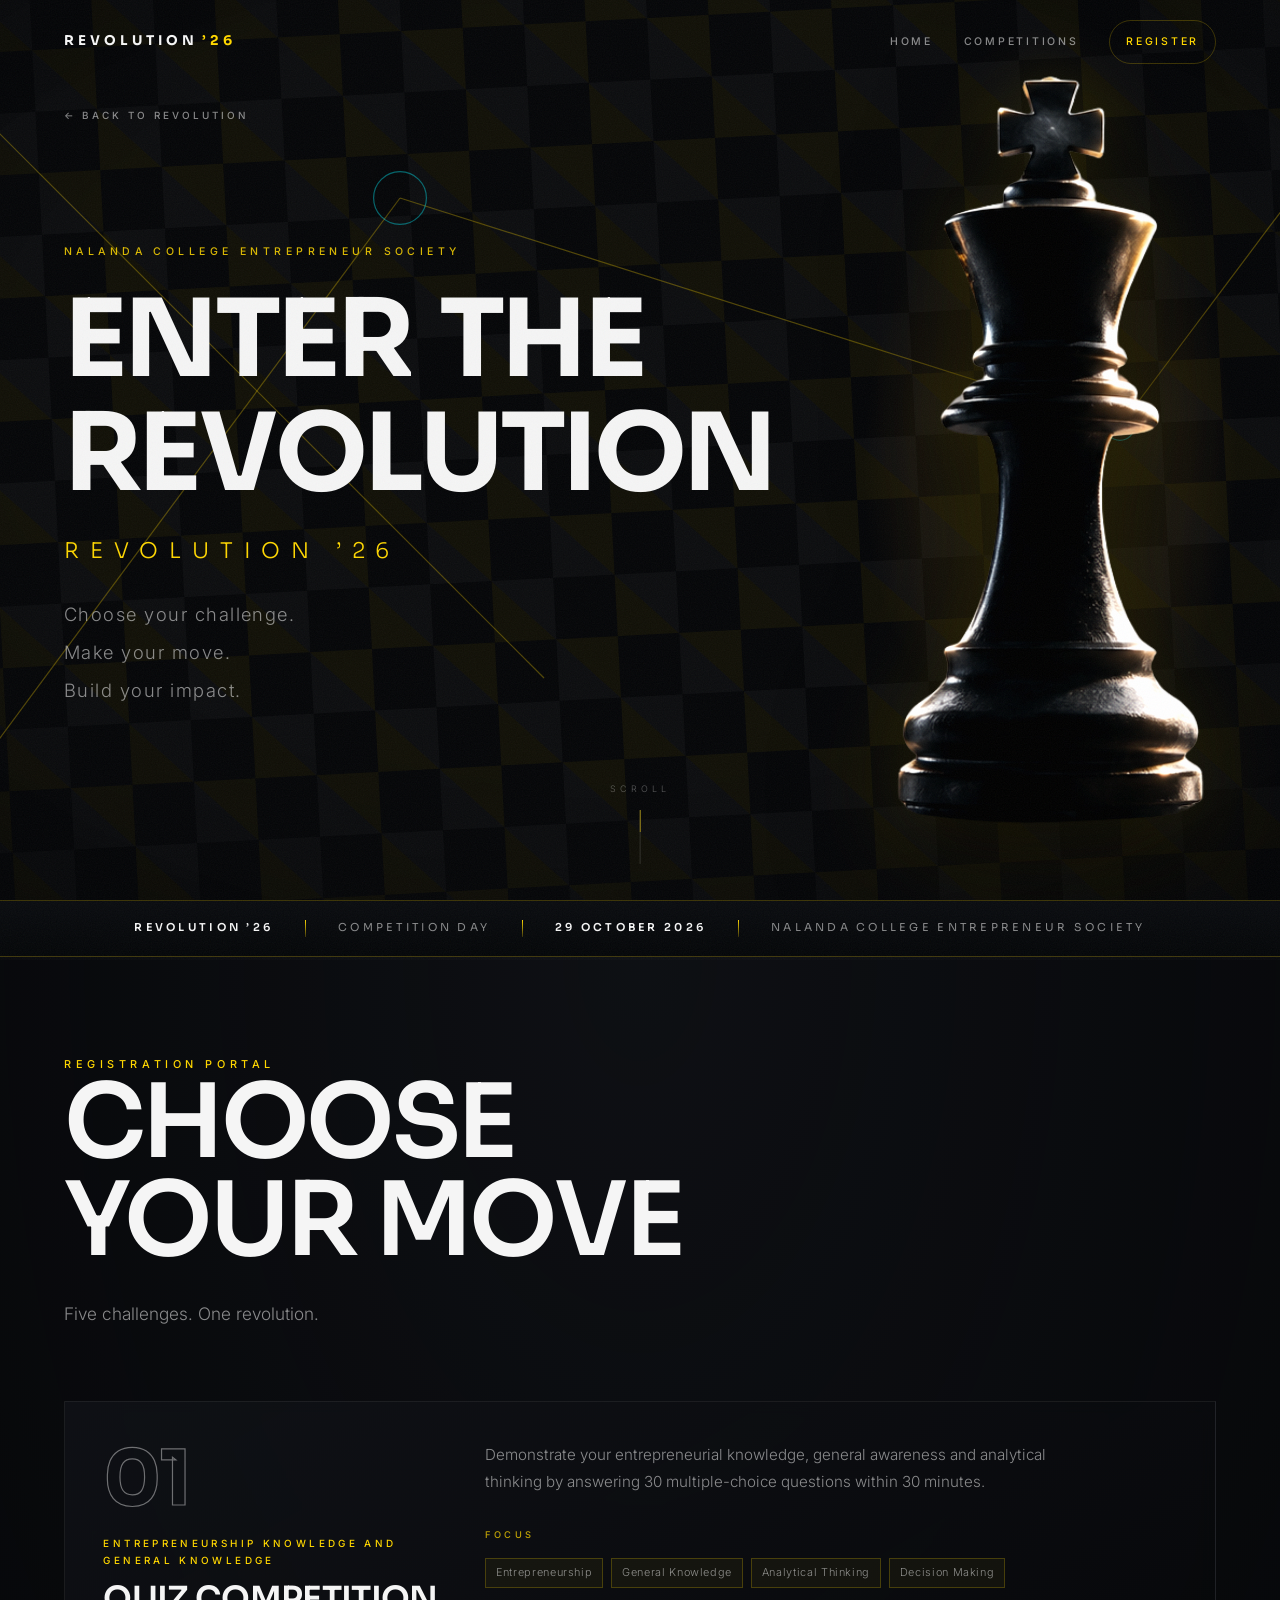
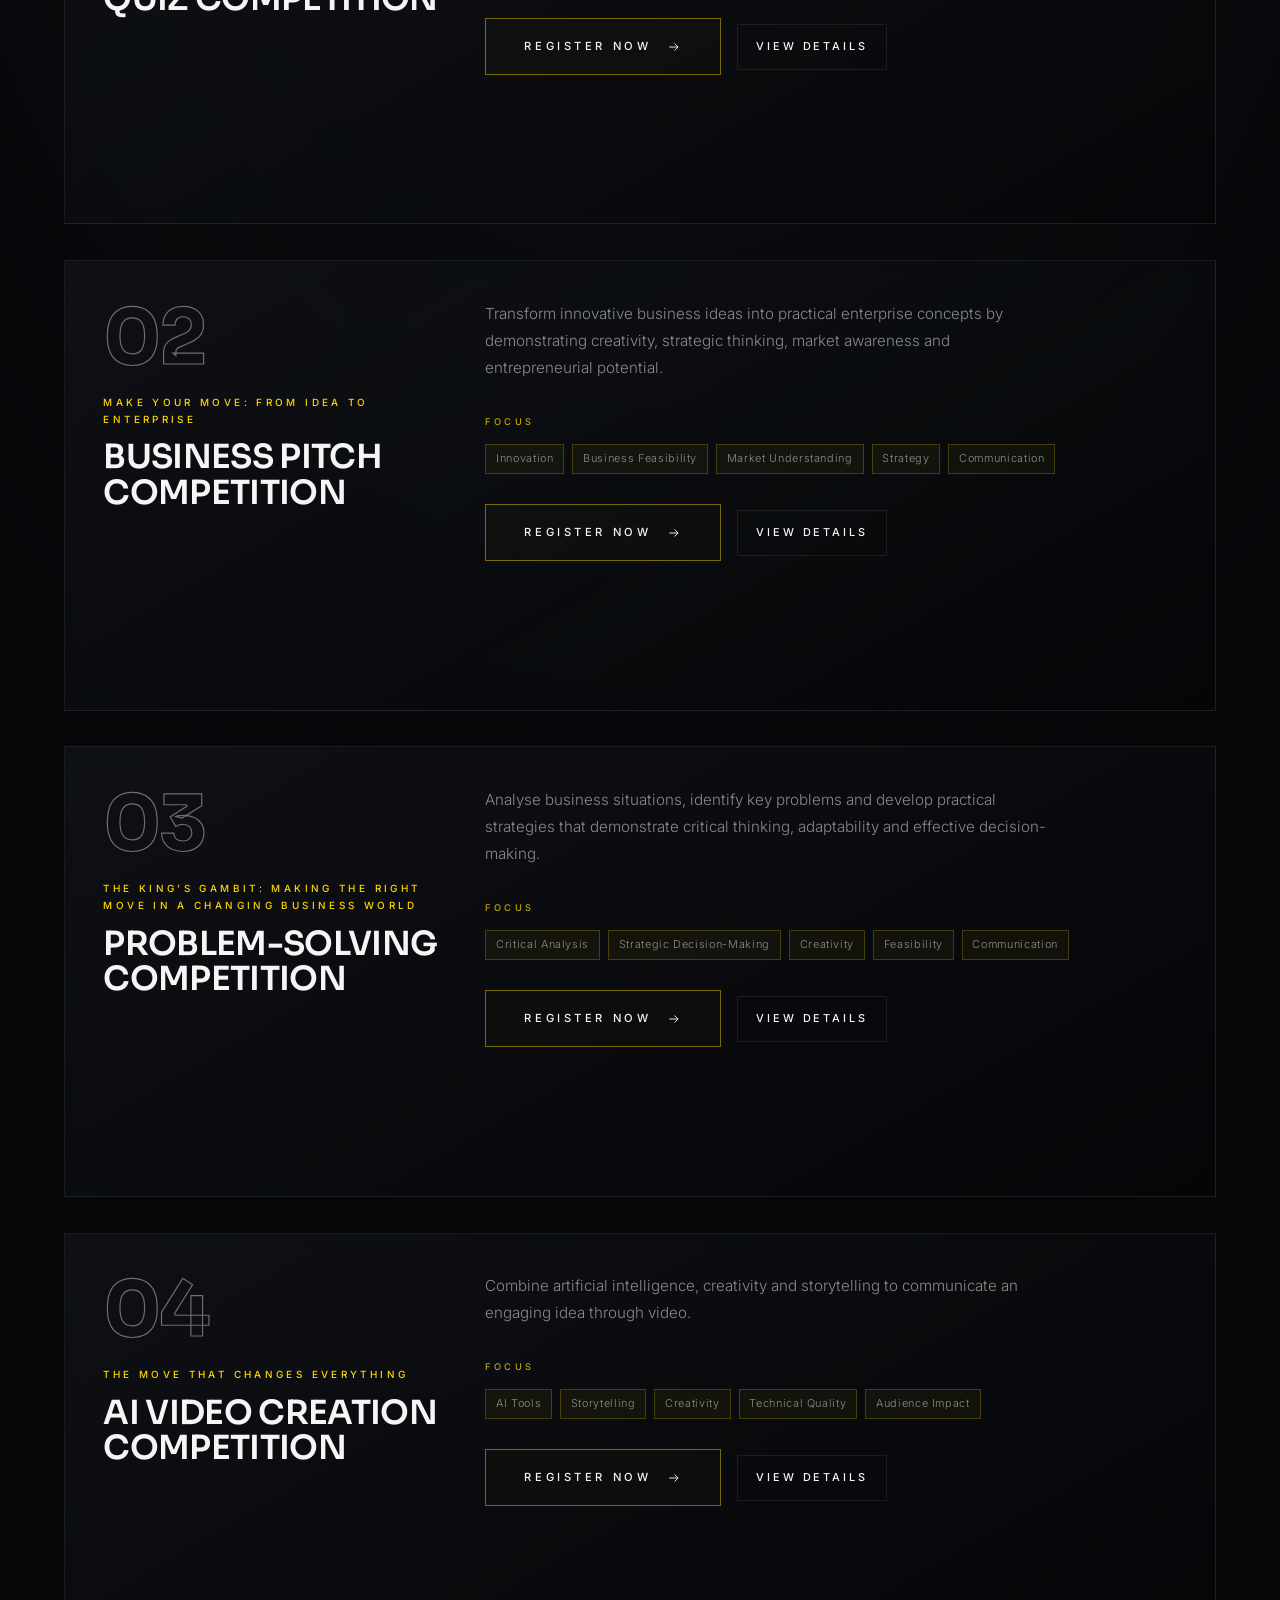
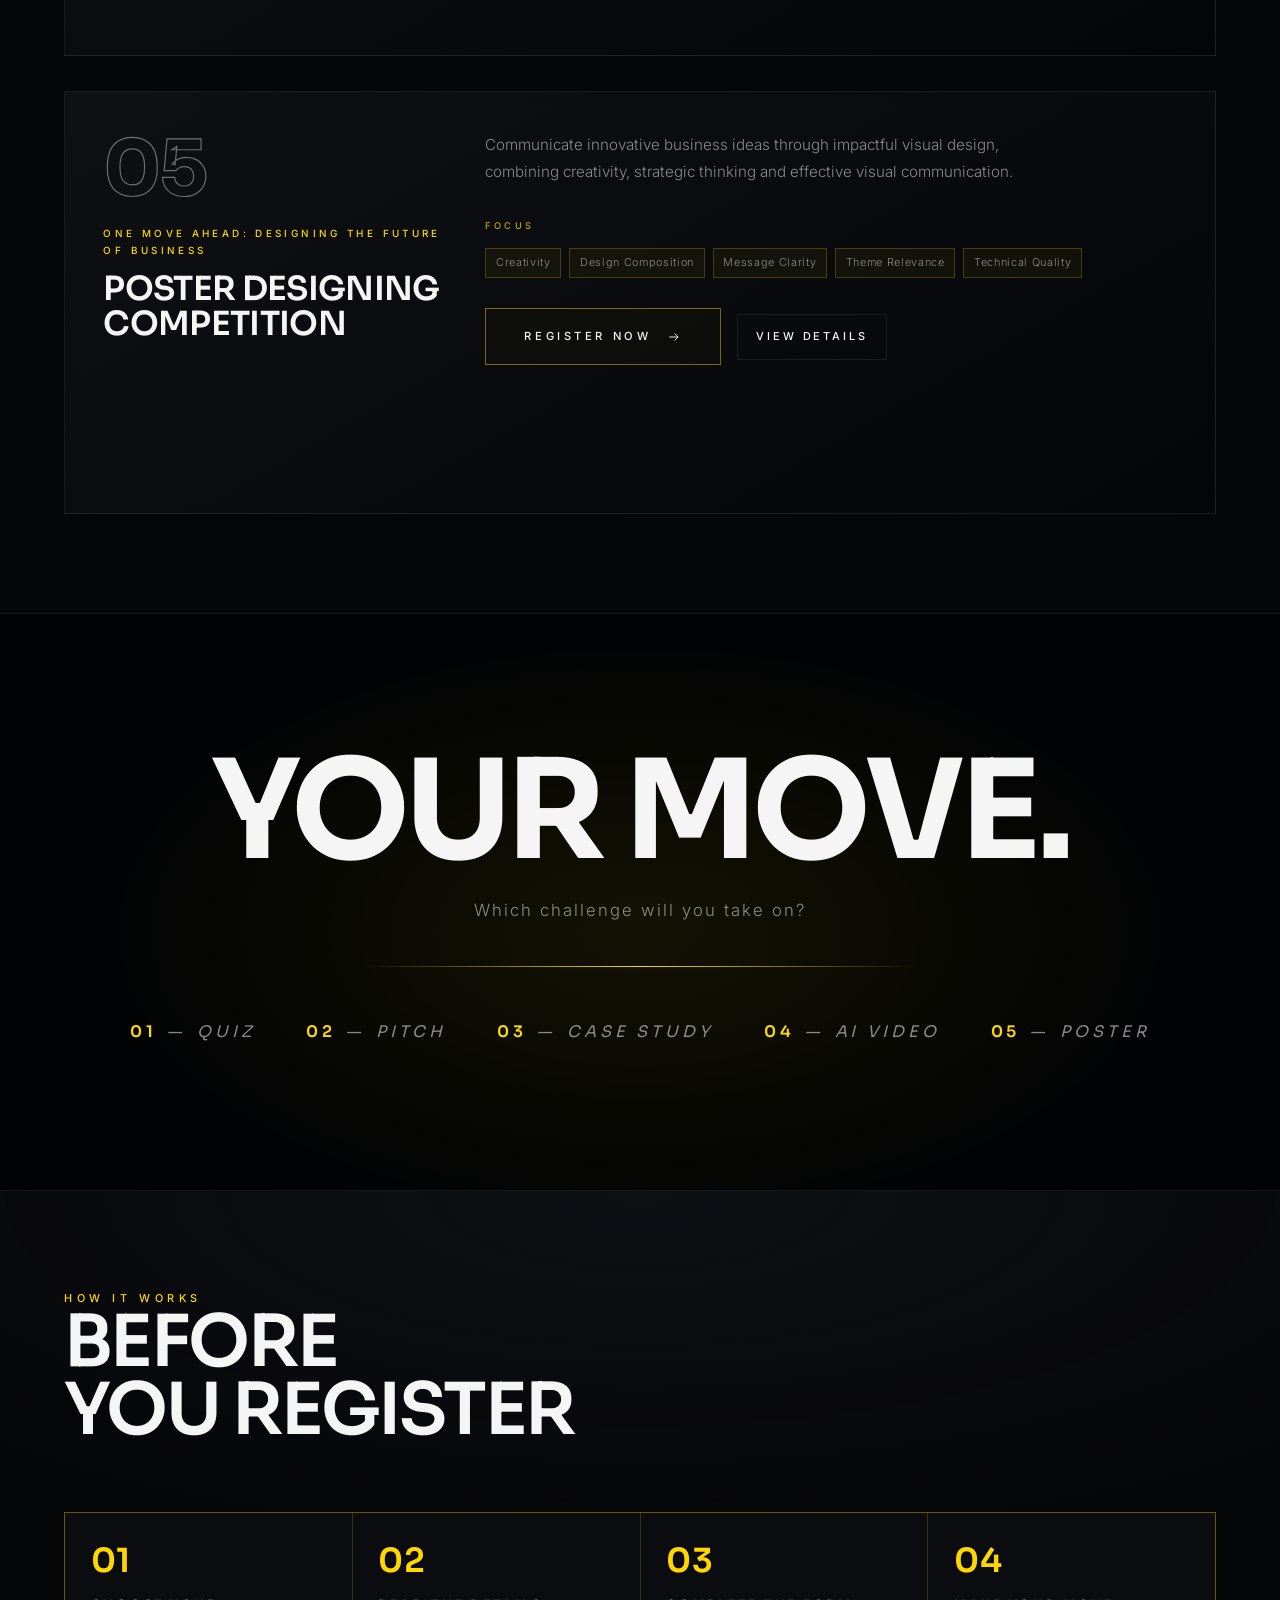
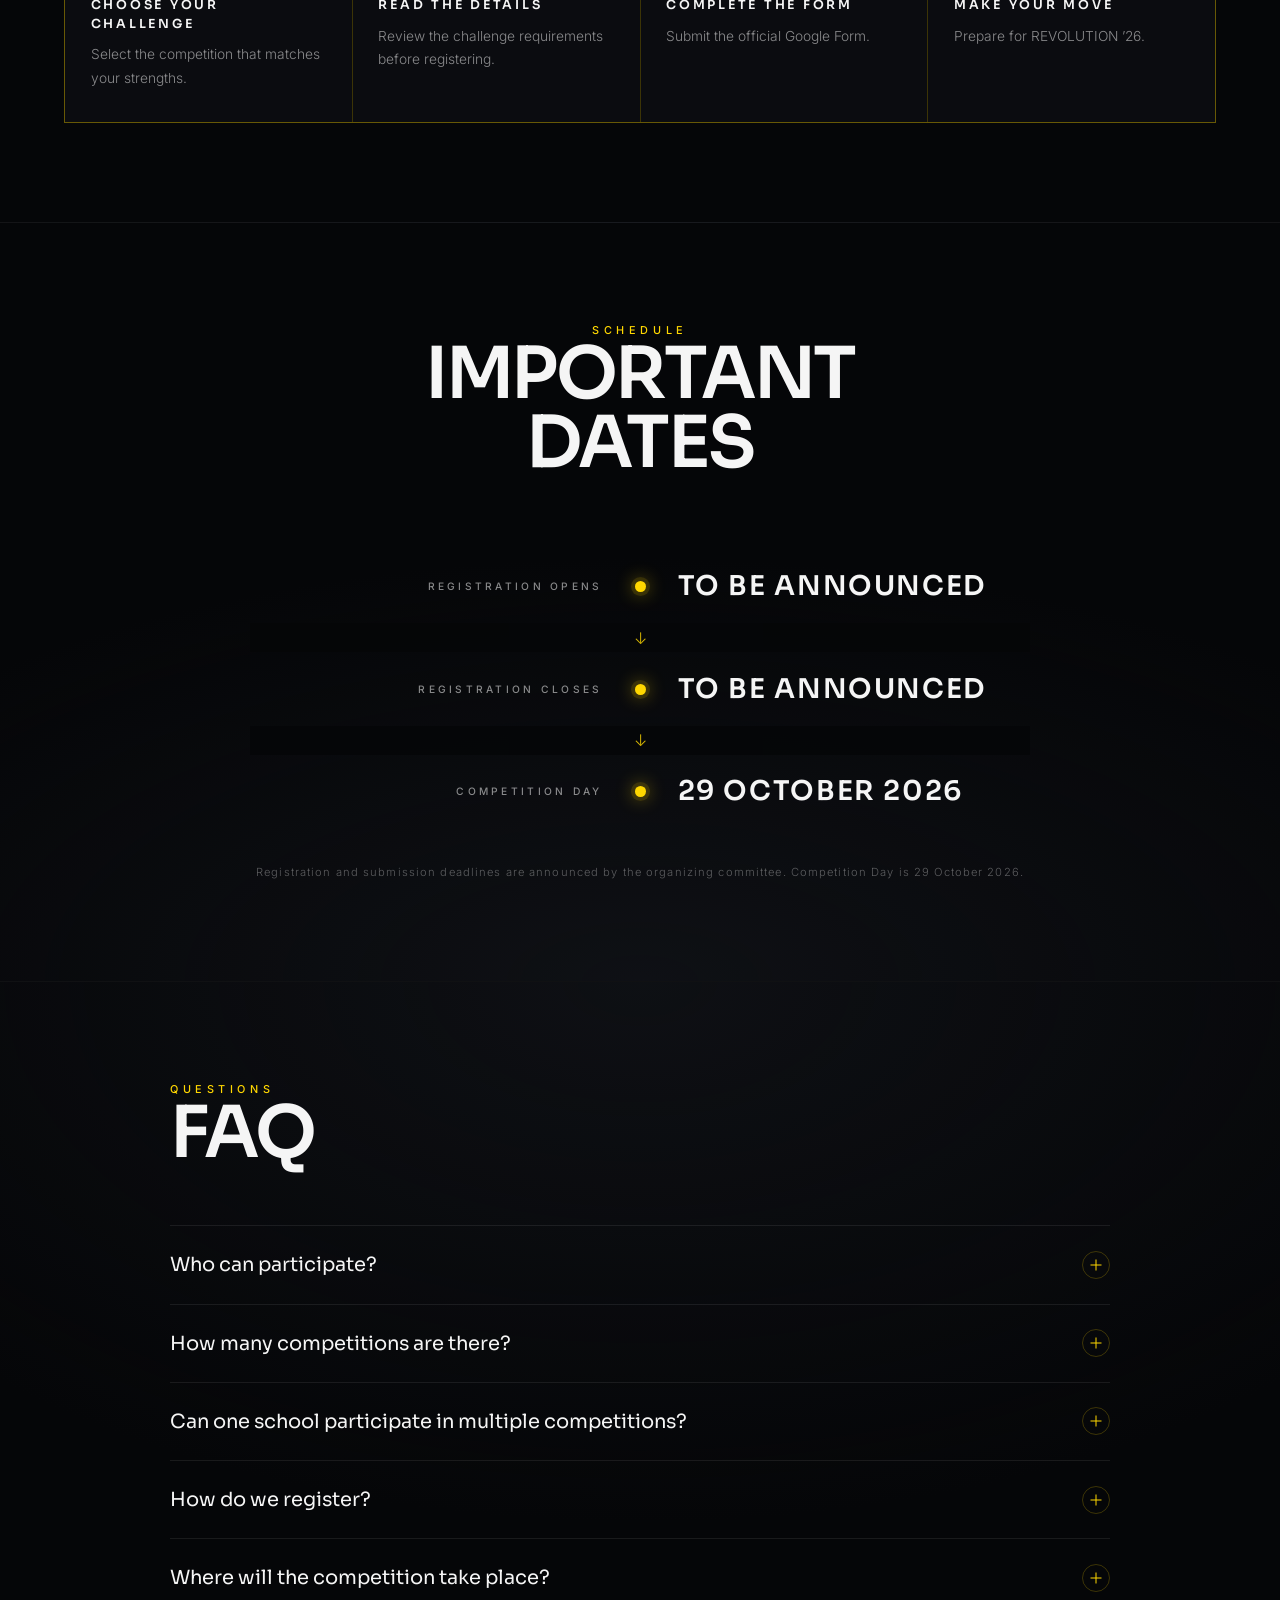
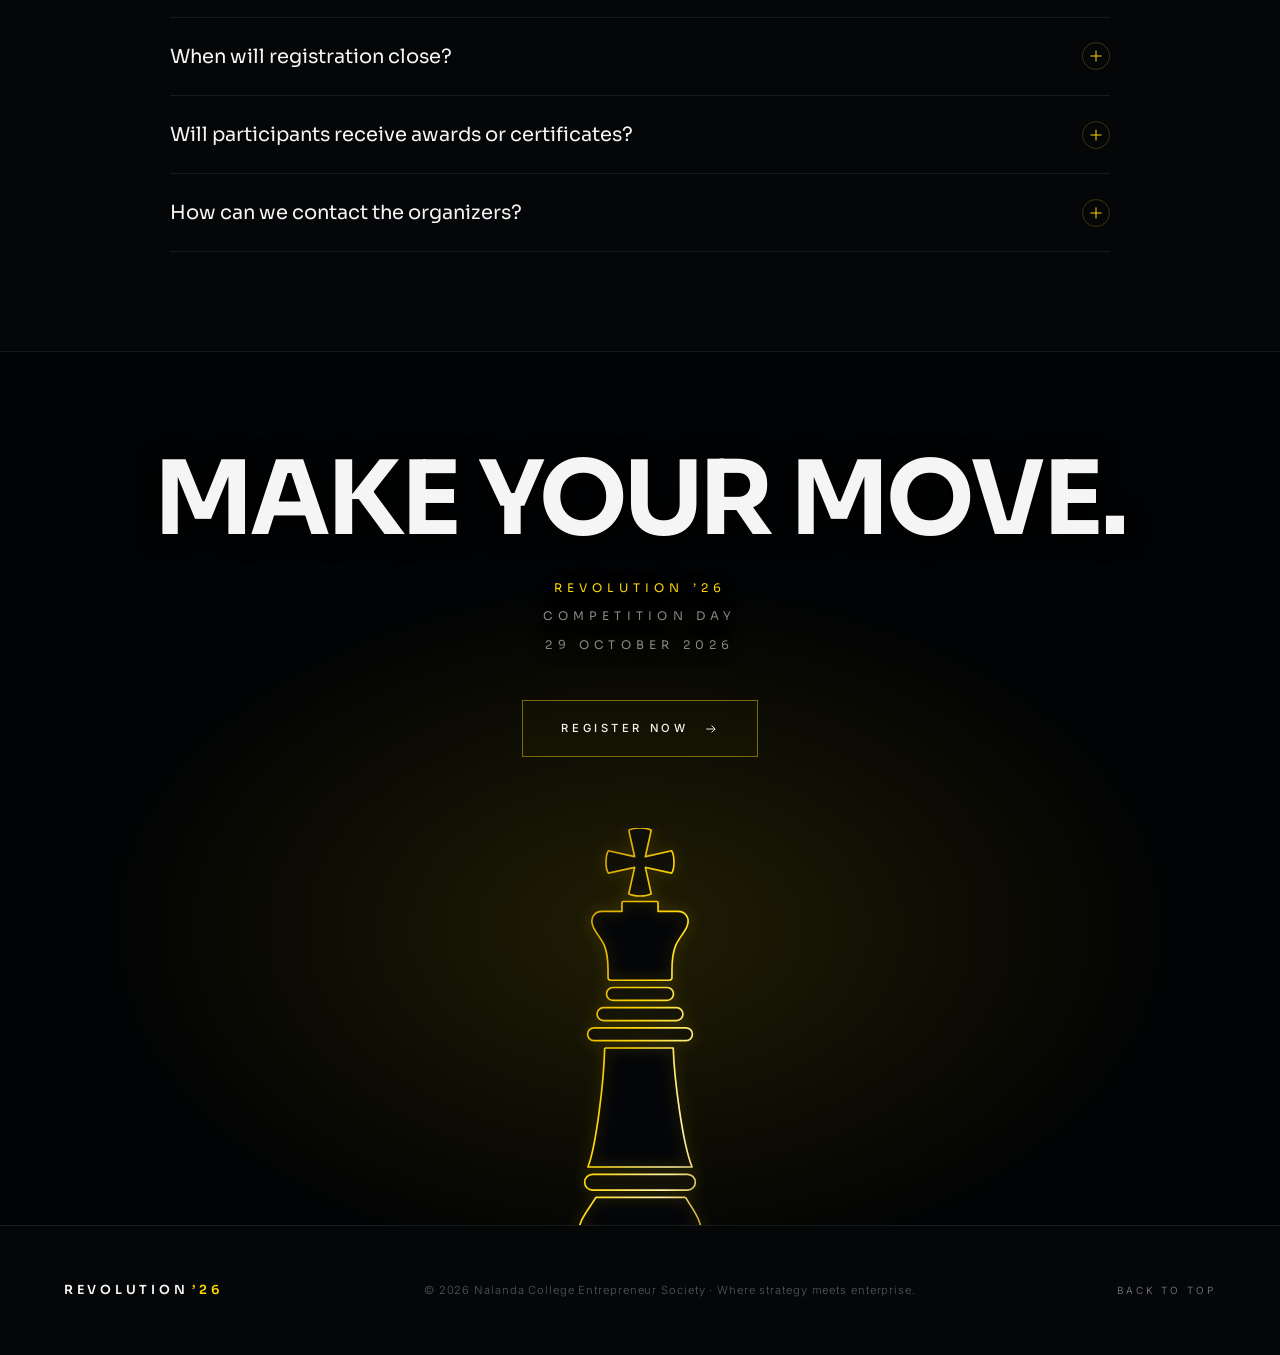
==== commit c276627d: "Integrate official REVOLUTION '26 competition guidelines content - Replace four dummy competitions w" ====
--- a/register/register.html
+++ b/register/register.html
@@ -36,7 +36,7 @@
     <nav class="rnav__links" aria-label="Registration portal">
       <a href="../index.html" data-exit>Home</a>
       <a href="#competitions">Competitions</a>
-      <a class="rnav__cta" href="#competitions">Register</a>
+      <a class="rnav__cta" href="https://docs.google.com/forms/d/e/1FAIpQLSdkMUWZlrEbM_ta3a6Tw9XIUkhkz52JKBB2Wfke_lTNaO7RQA/viewform?usp=header">Register</a>
     </nav>
   </header>
 
@@ -105,7 +105,7 @@
       <div class="wrap">
         <p class="sec-label reveal">Registration Portal</p>
         <h2 class="h-display reveal" style="--d:.08s">Choose<br>your move</h2>
-        <p class="lede rsec__sub reveal" style="--d:.16s">Four challenges. One revolution.</p>
+        <p class="lede rsec__sub reveal" style="--d:.16s">Five challenges. One revolution.</p>
 
         <div class="rgrid" id="rGrid">
           <noscript><p class="rgrid__nojs">Enable JavaScript to view the competitions and registration links.</p></noscript>
@@ -167,7 +167,7 @@
         <h2 class="h-display h-display--sm h-display--center reveal" style="--d:.08s">Important<br>dates</h2>
 
         <ol class="dates" id="datesList"></ol>
-        <p class="dates__note reveal">Placeholder schedule — edit the dates in <code>js/register-config.js</code>.</p>
+        <p class="dates__note reveal">Registration and submission deadlines are announced by the organizing committee. Competition Day is 29 October 2026.</p>
       </div>
     </section>
 
@@ -208,7 +208,7 @@
         <h2 class="final__title reveal">Make your move.</h2>
         <div class="final__meta reveal" style="--d:.14s">
           <p>Revolution ’26</p>
-          <p>Entrepreneurs Day</p>
+          <p>Competition Day</p>
           <p>29 October 2026</p>
         </div>
         <a class="btn final__btn reveal" style="--d:.26s" href="https://docs.google.com/forms/d/e/1FAIpQLSdkMUWZlrEbM_ta3a6Tw9XIUkhkz52JKBB2Wfke_lTNaO7RQA/viewform?usp=header" id="finalBtn">
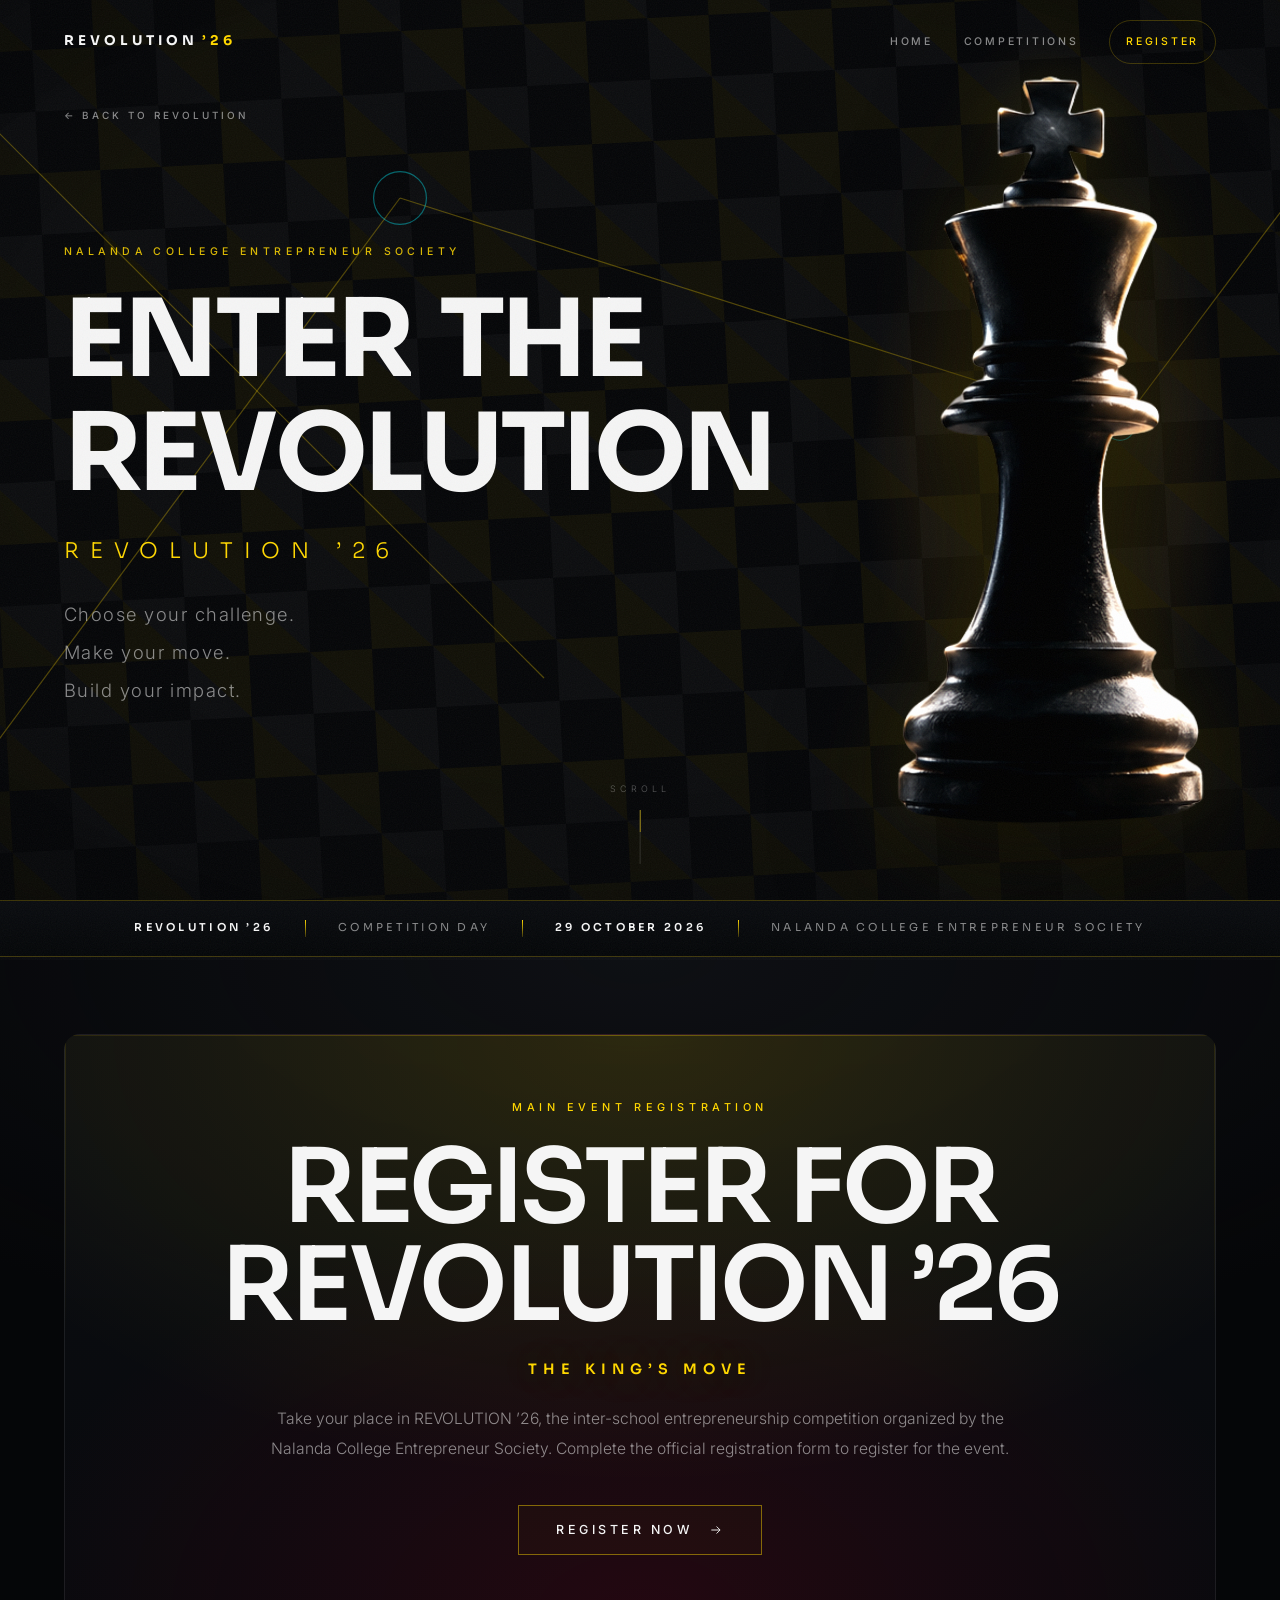
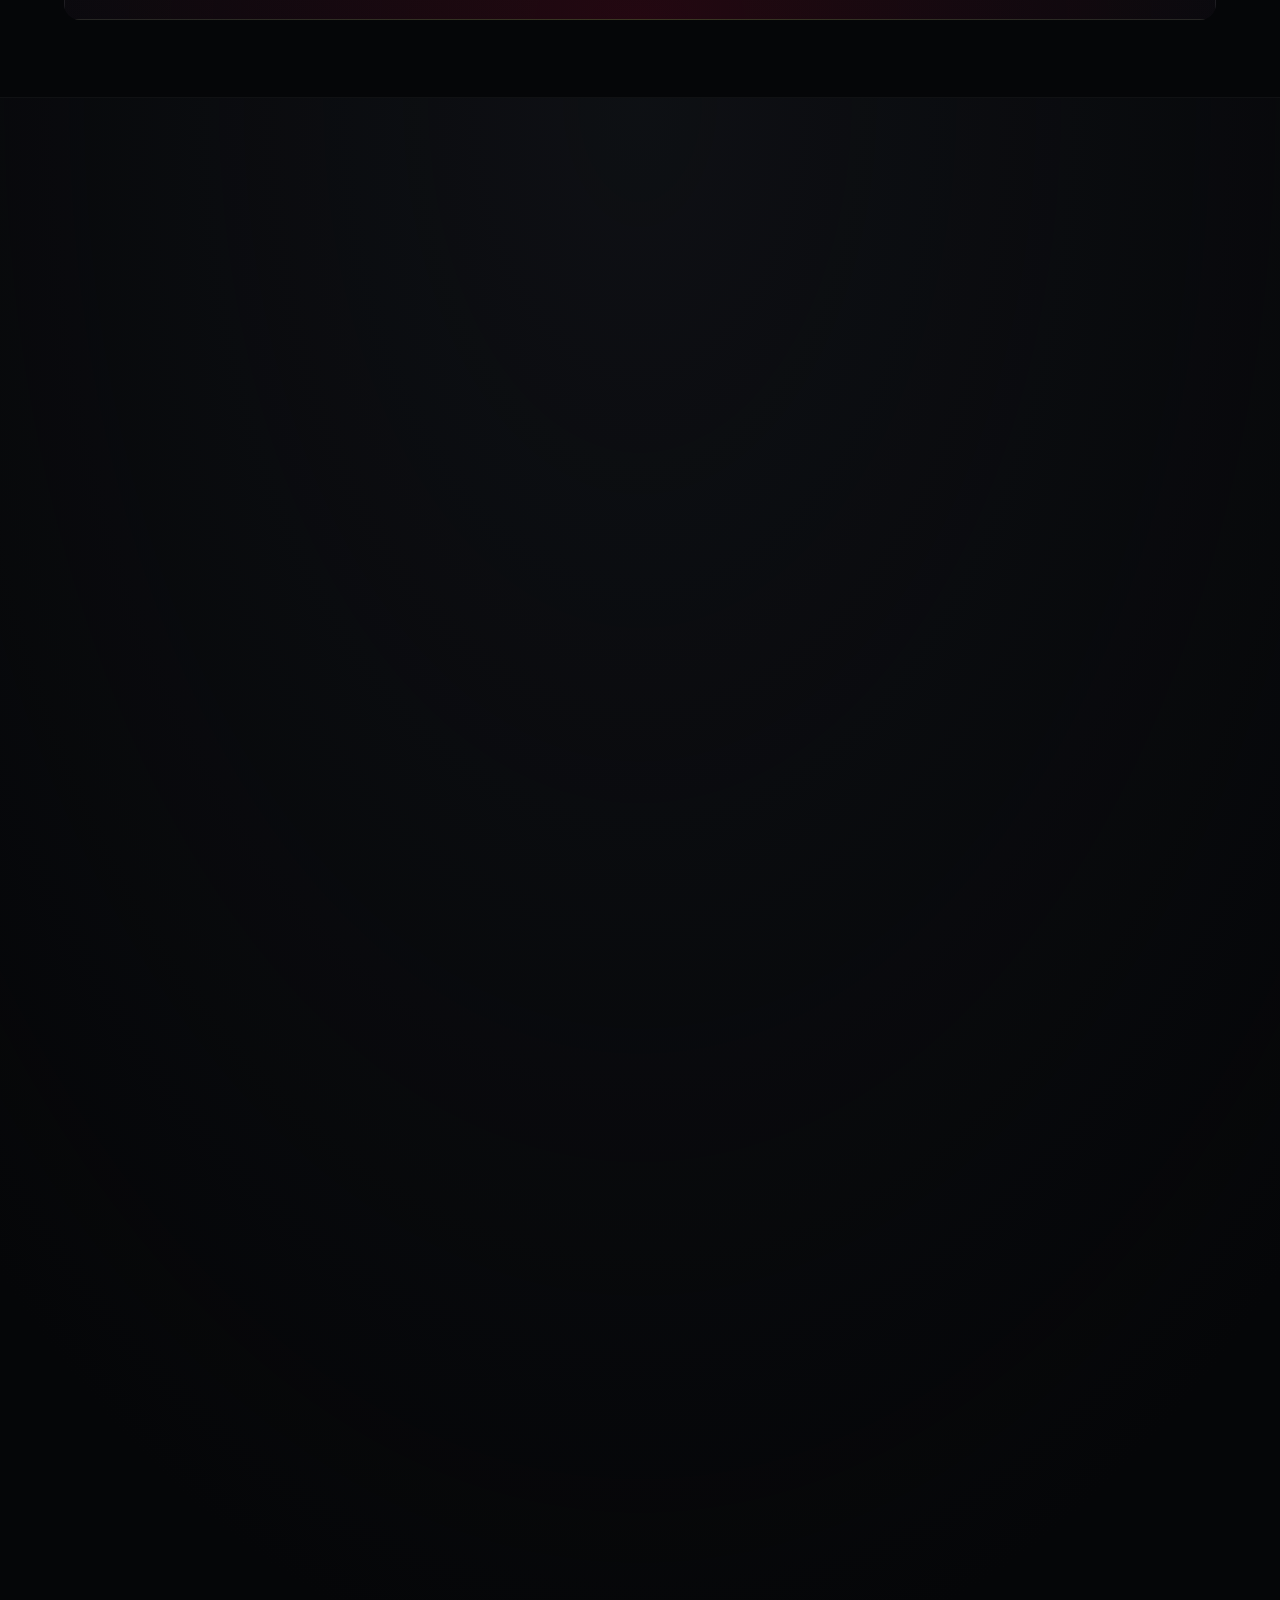
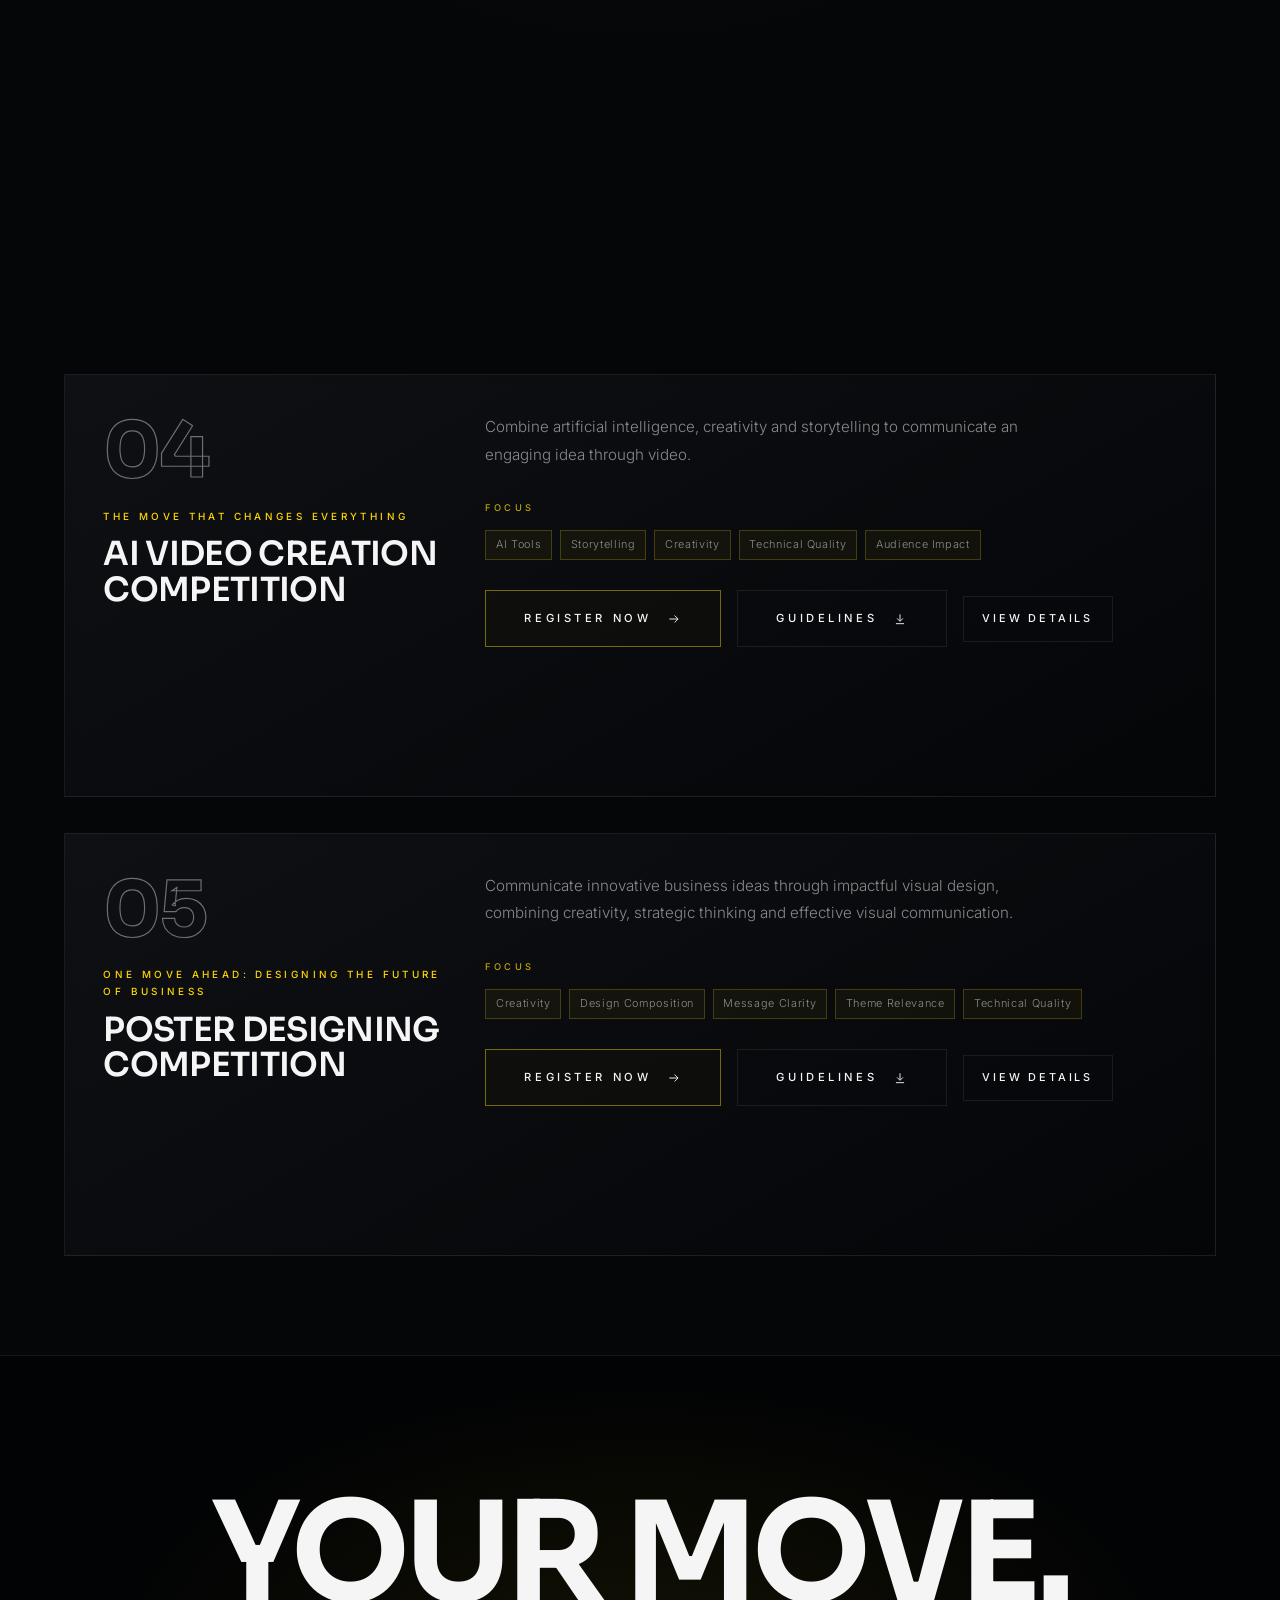
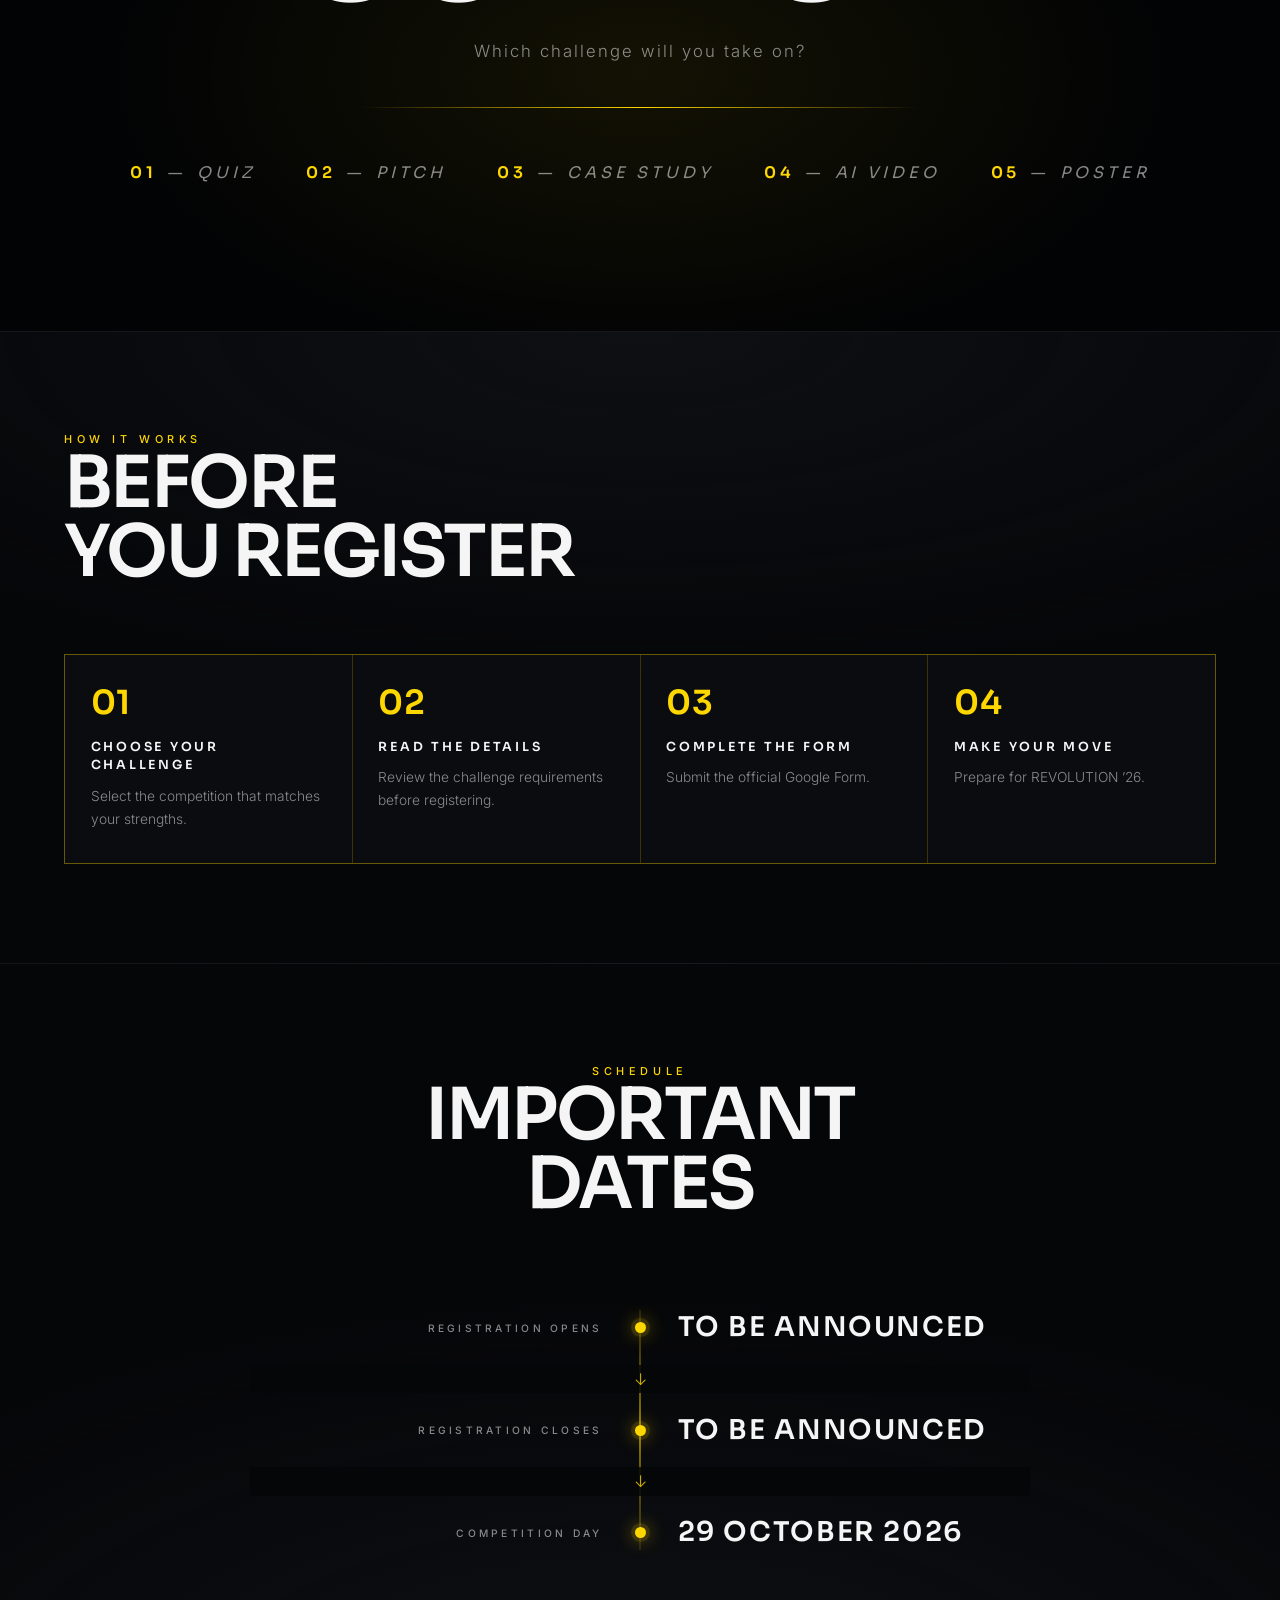
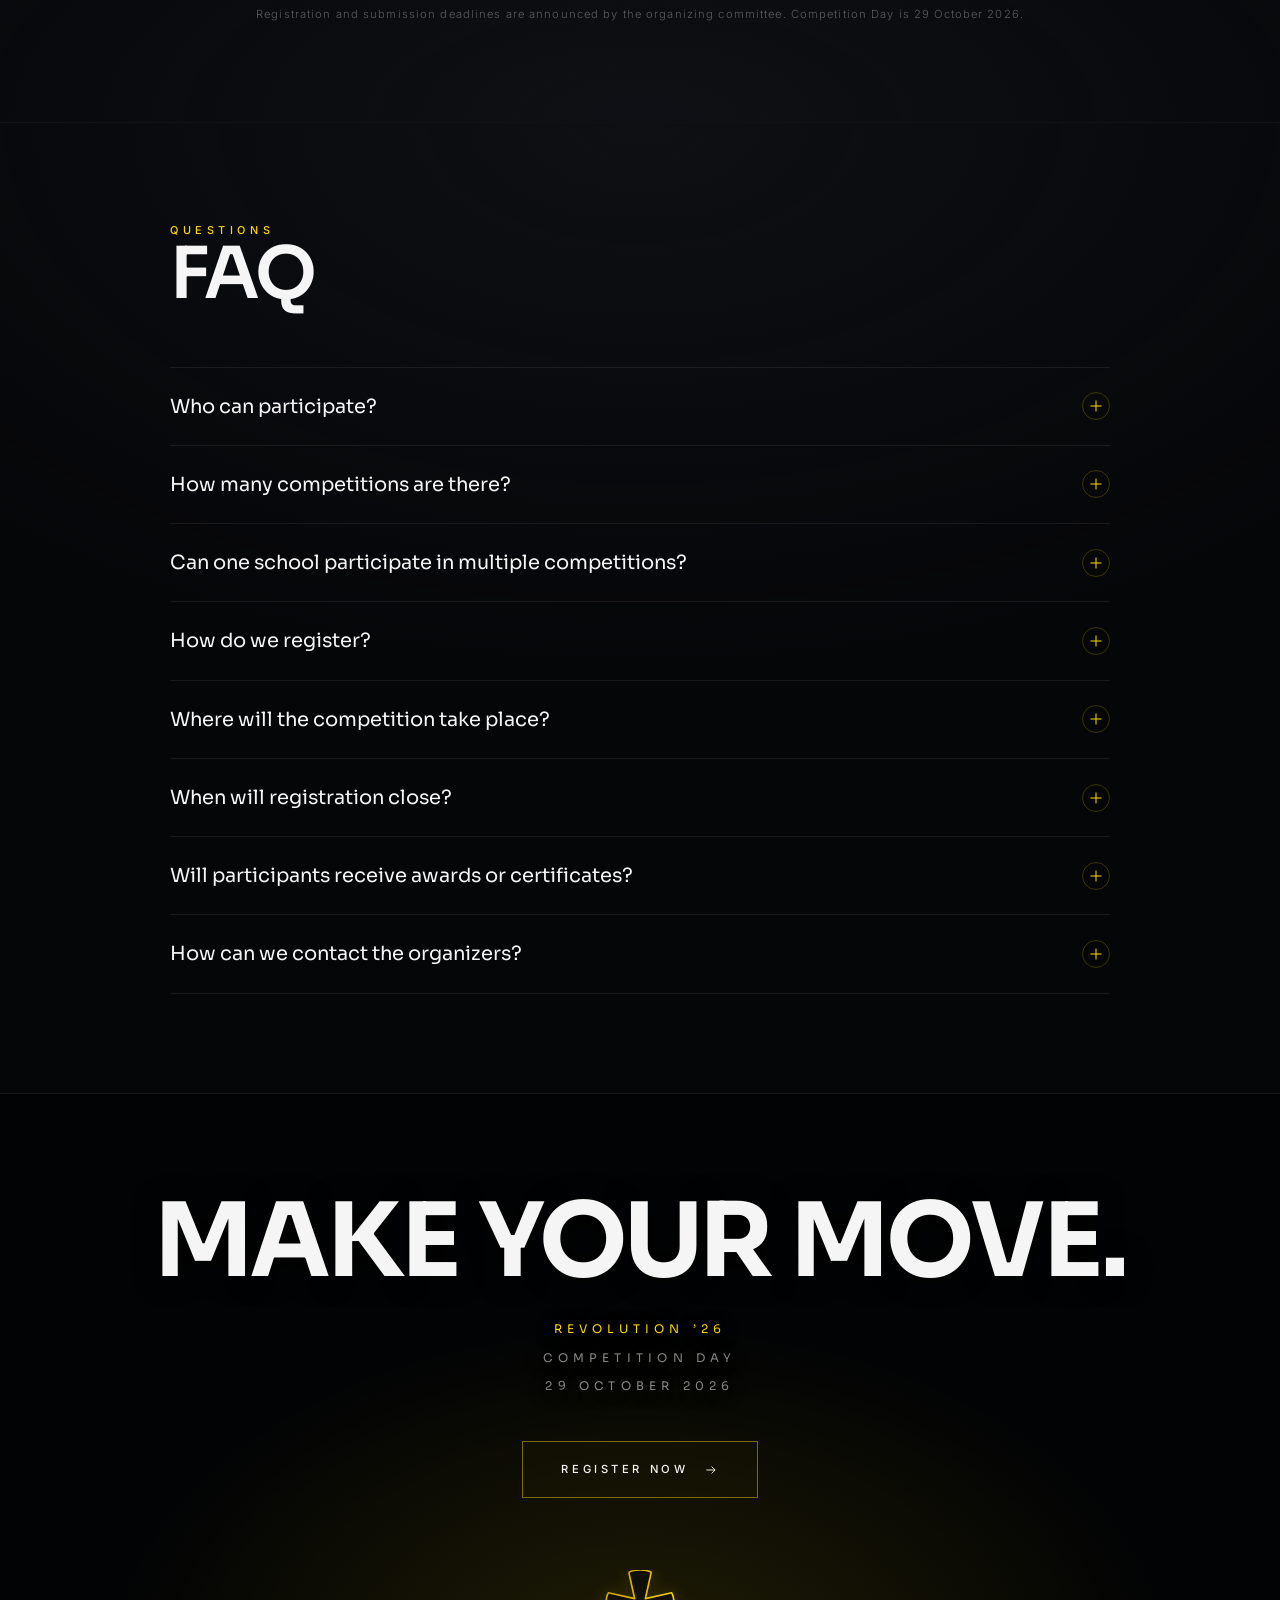
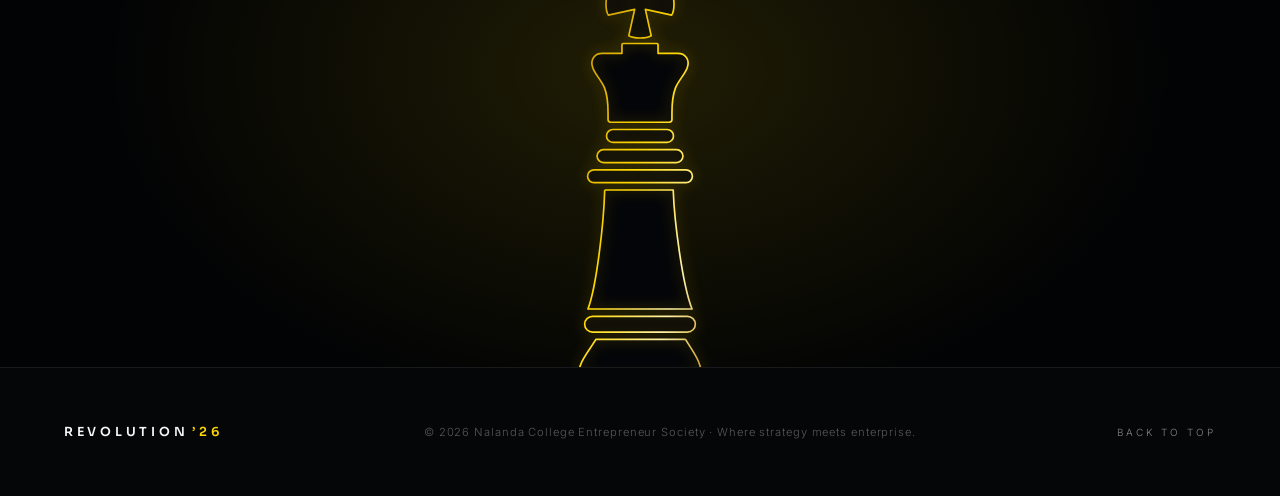
==== commit 5a2d3c04: "Add main event registration section to REVOLUTION '26 Registration page" ====
--- a/register/register.html
+++ b/register/register.html
@@ -86,21 +86,45 @@
     <!-- ============================================================
          REGISTRATION STATUS STRIP
     ============================================================ -->
-    <section class="estrip" aria-label="Event details">
-      <div class="estrip__inner">
-        <b>Revolution ’26</b>
-        <i aria-hidden="true"></i>
-        <span>Competition Day</span>
-        <i aria-hidden="true"></i>
-        <b>29 October 2026</b>
-        <i aria-hidden="true"></i>
-        <span>Nalanda College Entrepreneur Society</span>
-      </div>
-    </section>
-
-    <!-- ============================================================
-         COMPETITIONS — CHOOSE YOUR MOVE
-    ============================================================ -->
+     <section class="estrip" aria-label="Event details">
+       <div class="estrip__inner">
+         <b>Revolution ’26</b>
+         <i aria-hidden="true"></i>
+         <span>Competition Day</span>
+         <i aria-hidden="true"></i>
+         <b>29 October 2026</b>
+         <i aria-hidden="true"></i>
+         <span>Nalanda College Entrepreneur Society</span>
+       </div>
+     </section>
+
+     <!-- ============================================================
+          MAIN EVENT REGISTRATION
+     ============================================================ -->
+     <section class="sec main-reg-sec" id="main-registration" aria-label="Main event registration">
+       <div class="wrap">
+         <div class="main-reg-card">
+           <div class="main-reg-card__inner">
+             <div class="main-reg-card__glow" aria-hidden="true"></div>
+             <div class="main-reg-card__border" aria-hidden="true"></div>
+             <div class="main-reg-card__content">
+               <p class="sec-label reveal">Main Event Registration</p>
+               <h2 class="h-display reveal" style="--d:.08s">REGISTER FOR REVOLUTION ’26</h2>
+               <p class="main-reg-card__sub reveal" style="--d:.12s">THE KING’S MOVE</p>
+               <p class="main-reg-card__desc reveal" style="--d:.16s">Take your place in REVOLUTION ’26, the inter-school entrepreneurship competition organized by the Nalanda College Entrepreneur Society. Complete the official registration form to register for the event.</p>
+               <a class="btn btn--primary main-reg-btn reveal" style="--d:.24s" href="YOUR_MAIN_GOOGLE_FORM_URL" target="_blank" rel="noopener noreferrer" id="mainRegBtn">
+                 <span>REGISTER NOW</span>
+                 <svg viewBox="0 0 24 24" width="14" height="14" aria-hidden="true"><path d="M4 12h15M13 6l6 6-6 6" fill="none" stroke="currentColor" stroke-width="1.6"/></svg>
+               </a>
+             </div>
+           </div>
+         </div>
+       </div>
+     </section>
+
+     <!-- ============================================================
+          COMPETITIONS — CHOOSE YOUR MOVE
+     ============================================================ -->
     <section class="sec rsec" id="competitions" aria-label="Choose your move">
       <div class="wrap">
         <p class="sec-label reveal">Registration Portal</p>
--- a/css/register.css
+++ b/css/register.css
@@ -524,6 +524,20 @@
   border-color: var(--gold);
   color: var(--gold);
   background: rgba(255, 215, 0, .05);
+}
+
+/* secondary / ghost button (e.g. Guidelines) */
+.btn--ghost {
+  border-color: var(--hairline);
+  background: transparent;
+}
+.btn--ghost::before { display: none; }
+.btn--ghost:hover,
+.btn--ghost:focus-visible {
+  border-color: var(--gold);
+  color: var(--gold);
+  background: rgba(255, 215, 0, .05);
+  box-shadow: none;
 }
 
 /* expandable detail panel */
@@ -1100,3 +1114,16 @@
   }
   .rcard__actions .btn { font-size: .62rem; letter-spacing: .2em; }
 }
+
+/* MAIN EVENT REGISTRATION */
+.main-reg-sec{padding:clamp(2.5rem,6vw,6rem) 0}
+.main-reg-card{position:relative;border-radius:16px;overflow:hidden;isolation:isolate}
+.main-reg-card__inner{position:relative;padding:clamp(2rem,5vw,4.5rem) clamp(1.25rem,5vw,3.5rem);background:radial-gradient(120% 140% at 50% 0%,rgba(255,215,0,.12) 0%,transparent 55%),radial-gradient(80% 100% at 50% 100%,rgba(160,0,32,.18) 0%,transparent 70%),linear-gradient(180deg,rgba(12,14,18,.92) 0%,rgba(8,10,14,.96) 100%);border:1px solid var(--hairline);box-shadow:0 40px 120px -80px rgba(255,215,0,.5),0 80px 160px -120px rgba(160,0,32,.6)}
+.main-reg-card__glow{position:absolute;inset:-120px -80px -200px -80px;pointer-events:none;z-index:-1;background:radial-gradient(60% 40% at 50% 0%,rgba(255,215,0,.22) 0%,transparent 70%),radial-gradient(50% 30% at 50% 10%,rgba(255,215,0,.16) 0%,transparent 80%);filter:blur(60px);opacity:.8}
+.main-reg-card__border{position:absolute;inset:0;pointer-events:none;z-index:0;border-radius:inherit;background:radial-gradient(120% 120% at 50% 0%,rgba(255,215,0,.45) 0%,transparent 60%);-webkit-mask:linear-gradient(#000 0 0) content-box,linear-gradient(#000 0 0);-webkit-mask-composite:xor;mask-composite:exclude;padding:1px;opacity:.7}
+.main-reg-card__content{position:relative;z-index:1;display:flex;flex-direction:column;align-items:center;text-align:center;gap:clamp(.8rem,2vw,1.4rem)}
+.main-reg-card__sub{font-family:var(--font-d);font-weight:600;font-size:clamp(.7rem,1.6vw,.9rem);letter-spacing:.42em;text-transform:uppercase;color:var(--gold);text-shadow:0 0 40px rgba(255,215,0,.35)}
+.main-reg-card__desc{max-width:780px;color:var(--muted);font-size:clamp(.98rem,1.2vw,1.08rem);line-height:1.9}
+.main-reg-btn{margin-top:clamp(.6rem,2vw,1.2rem);padding:1.1em 3em;font-size:clamp(.7rem,1vw,.78rem);letter-spacing:.28em;box-shadow:0 20px 60px -30px rgba(255,215,0,.8);transition:transform .4s var(--ease),box-shadow .4s var(--ease),border-color .4s var(--ease),background-color .4s var(--ease)}
+.main-reg-btn:hover{transform:translate3d(0,-4px,0);box-shadow:0 30px 80px -40px rgba(255,215,0,.9)}
+@media (max-width:640px){.main-reg-card__sub{letter-spacing:.28em}}
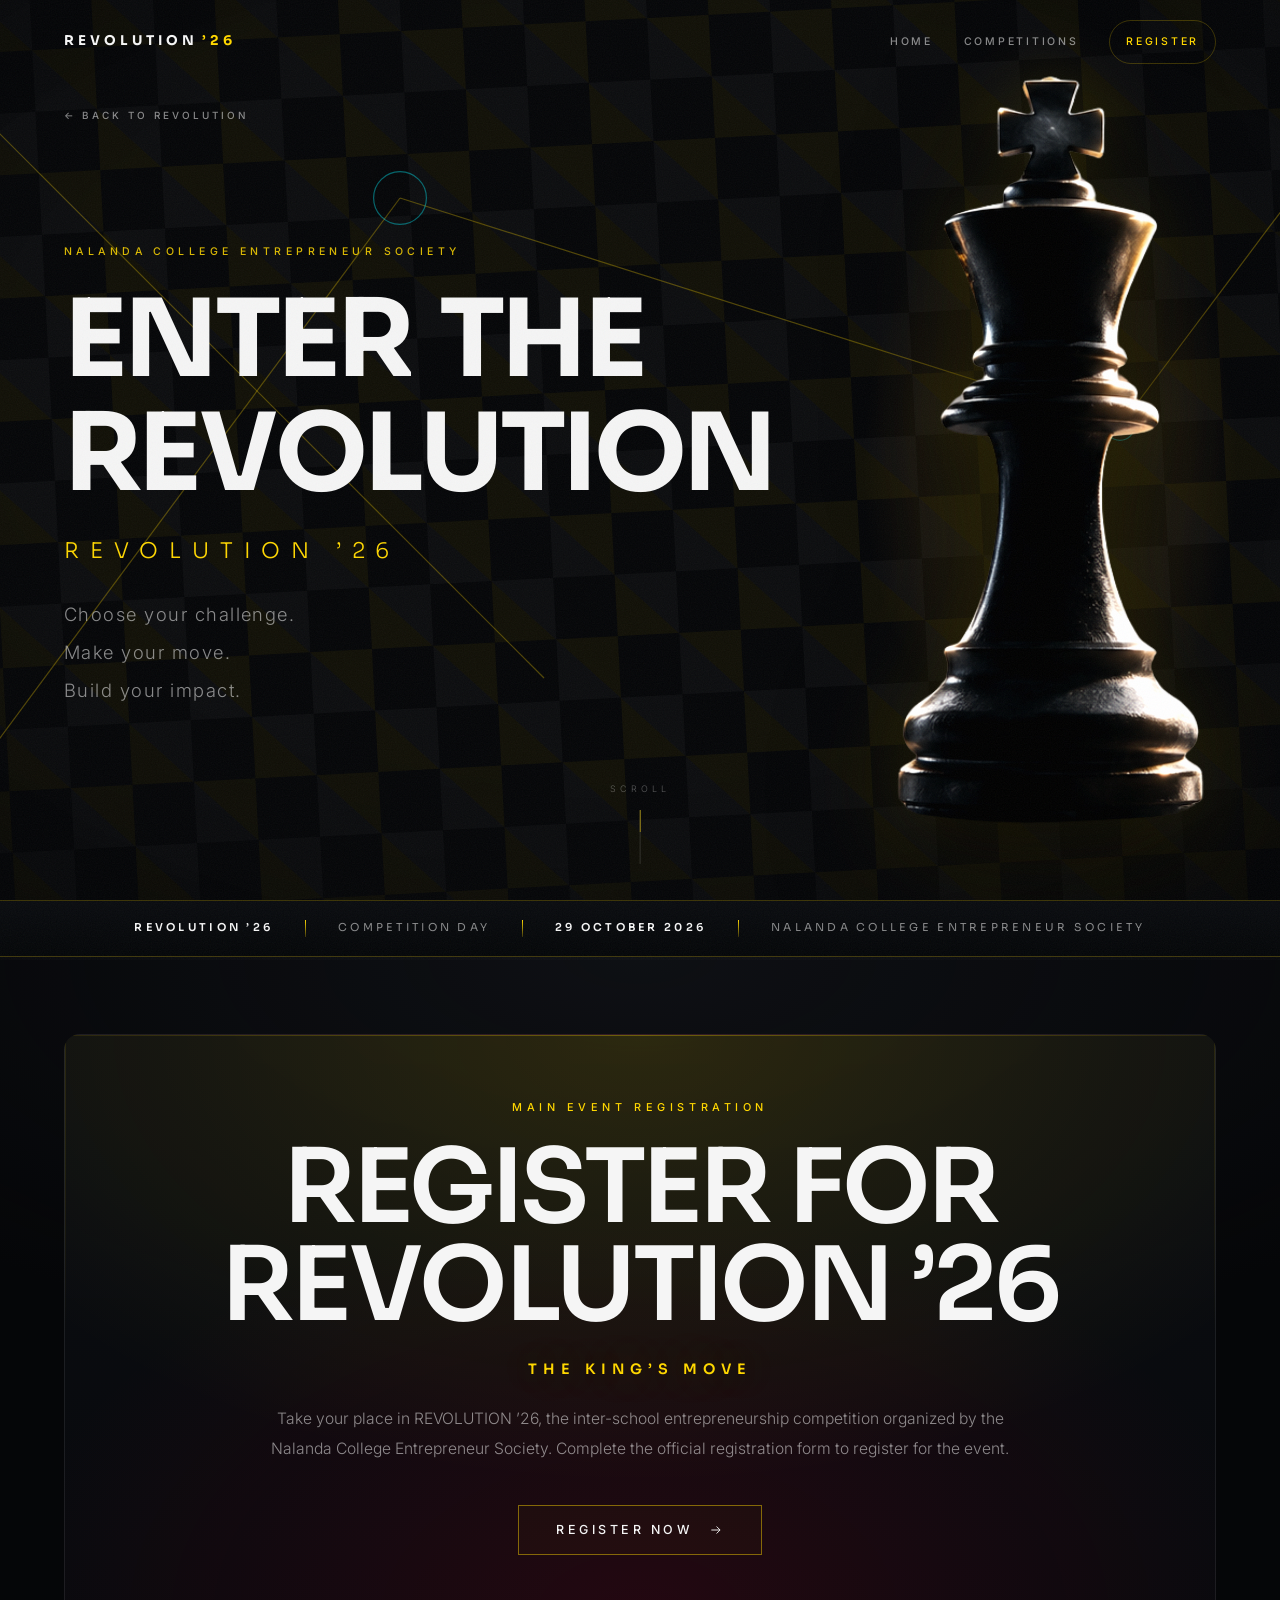
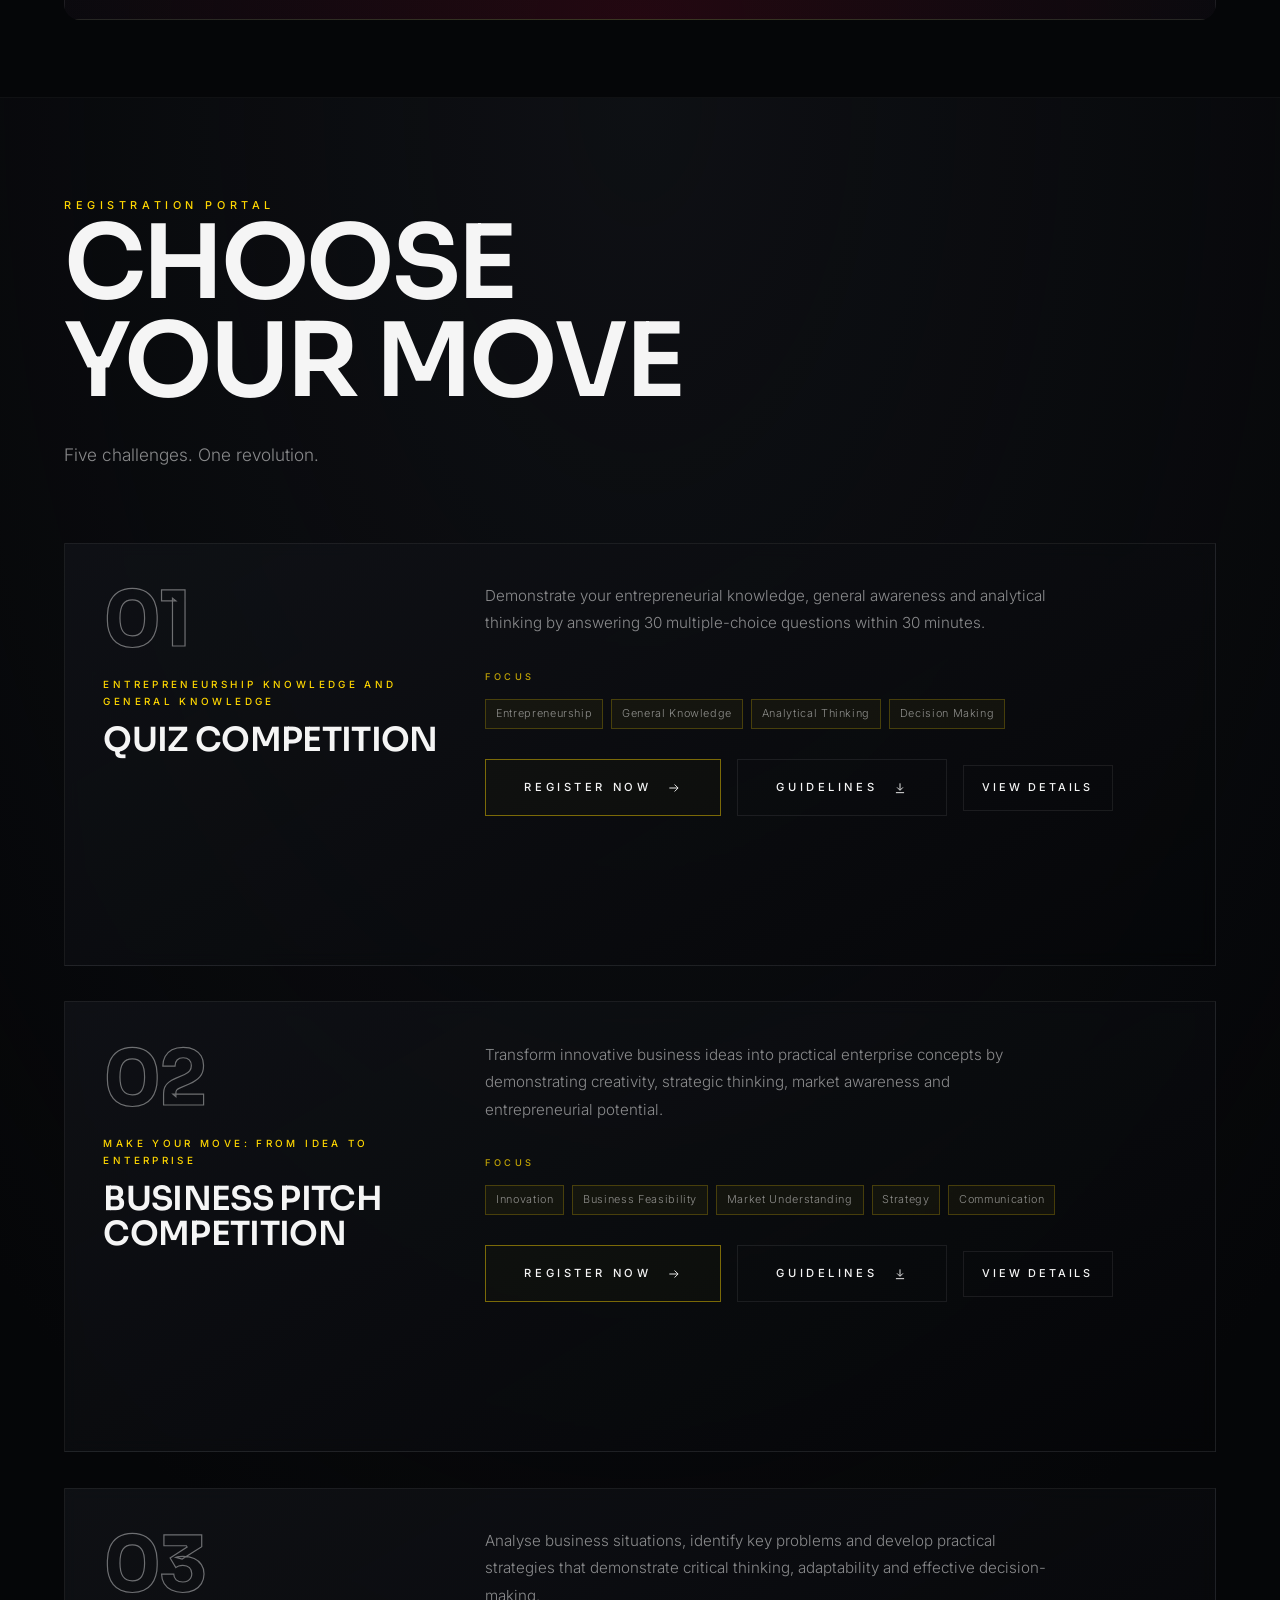
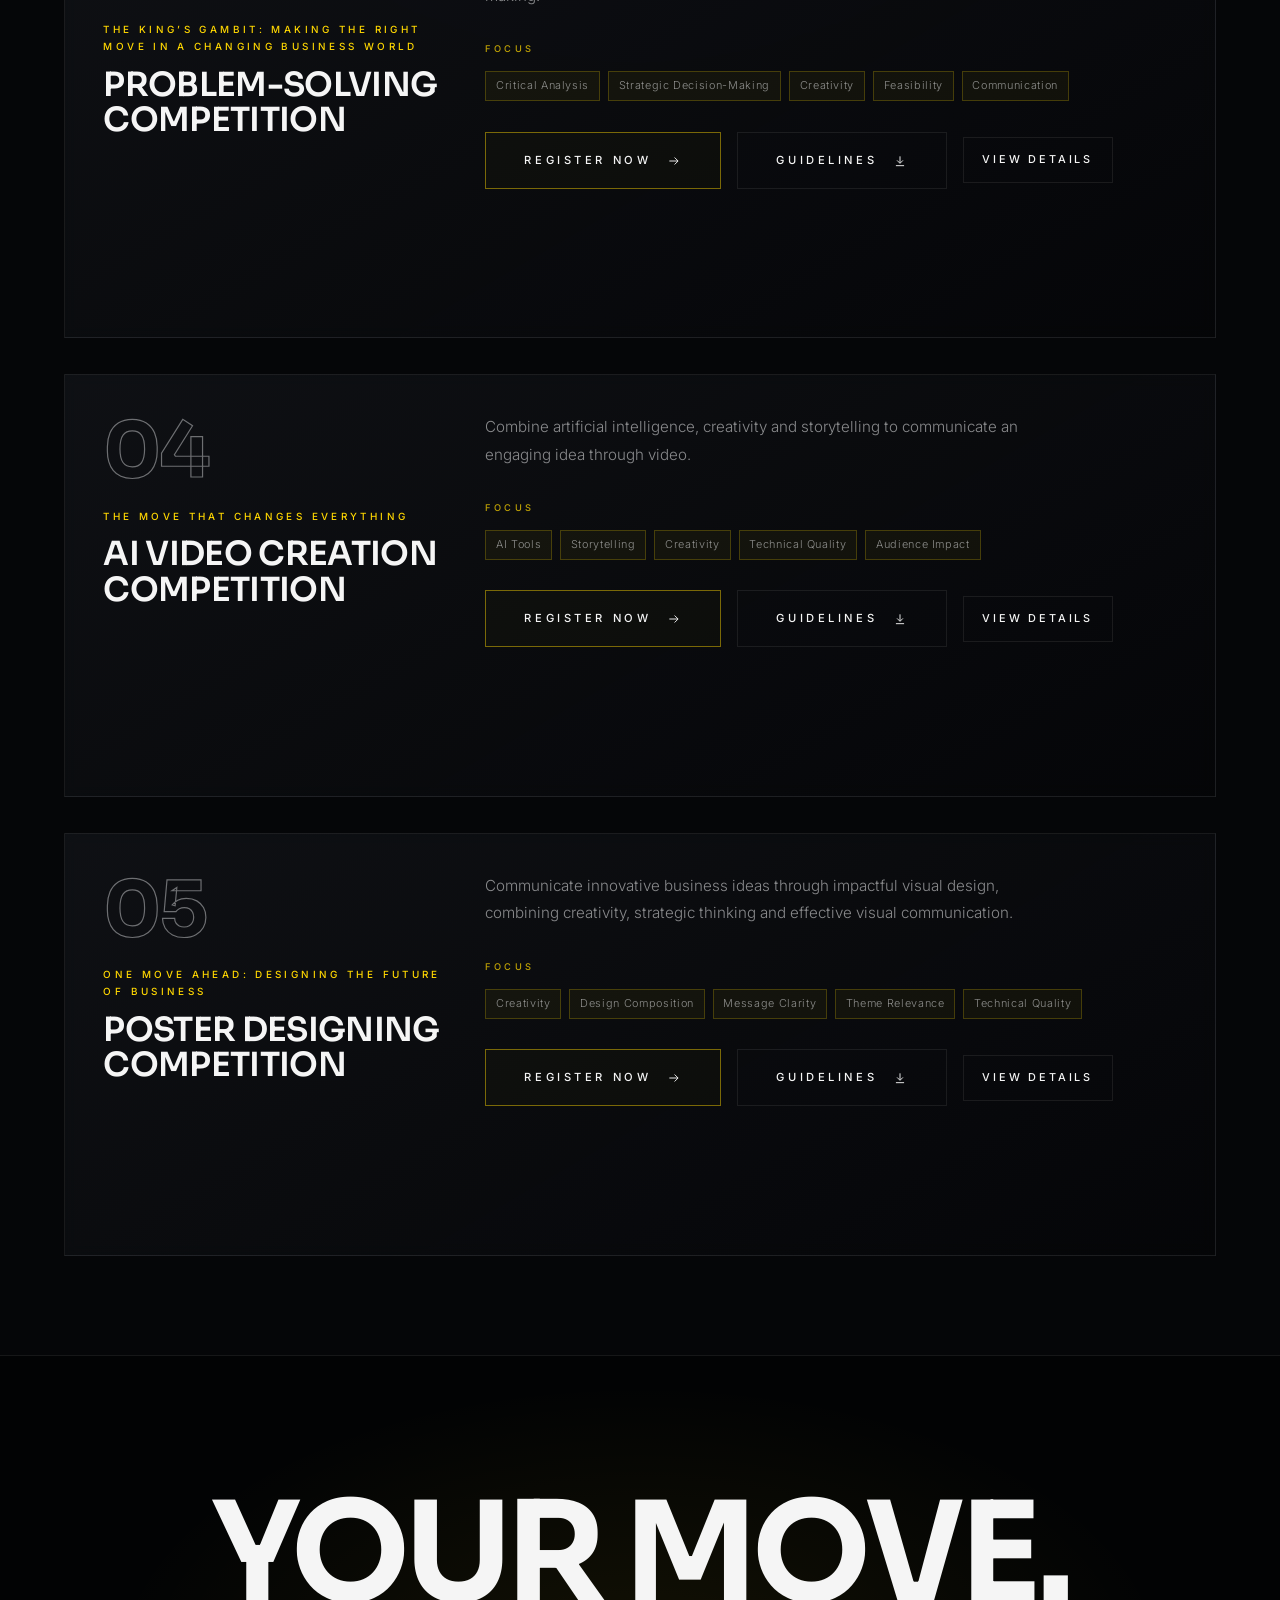
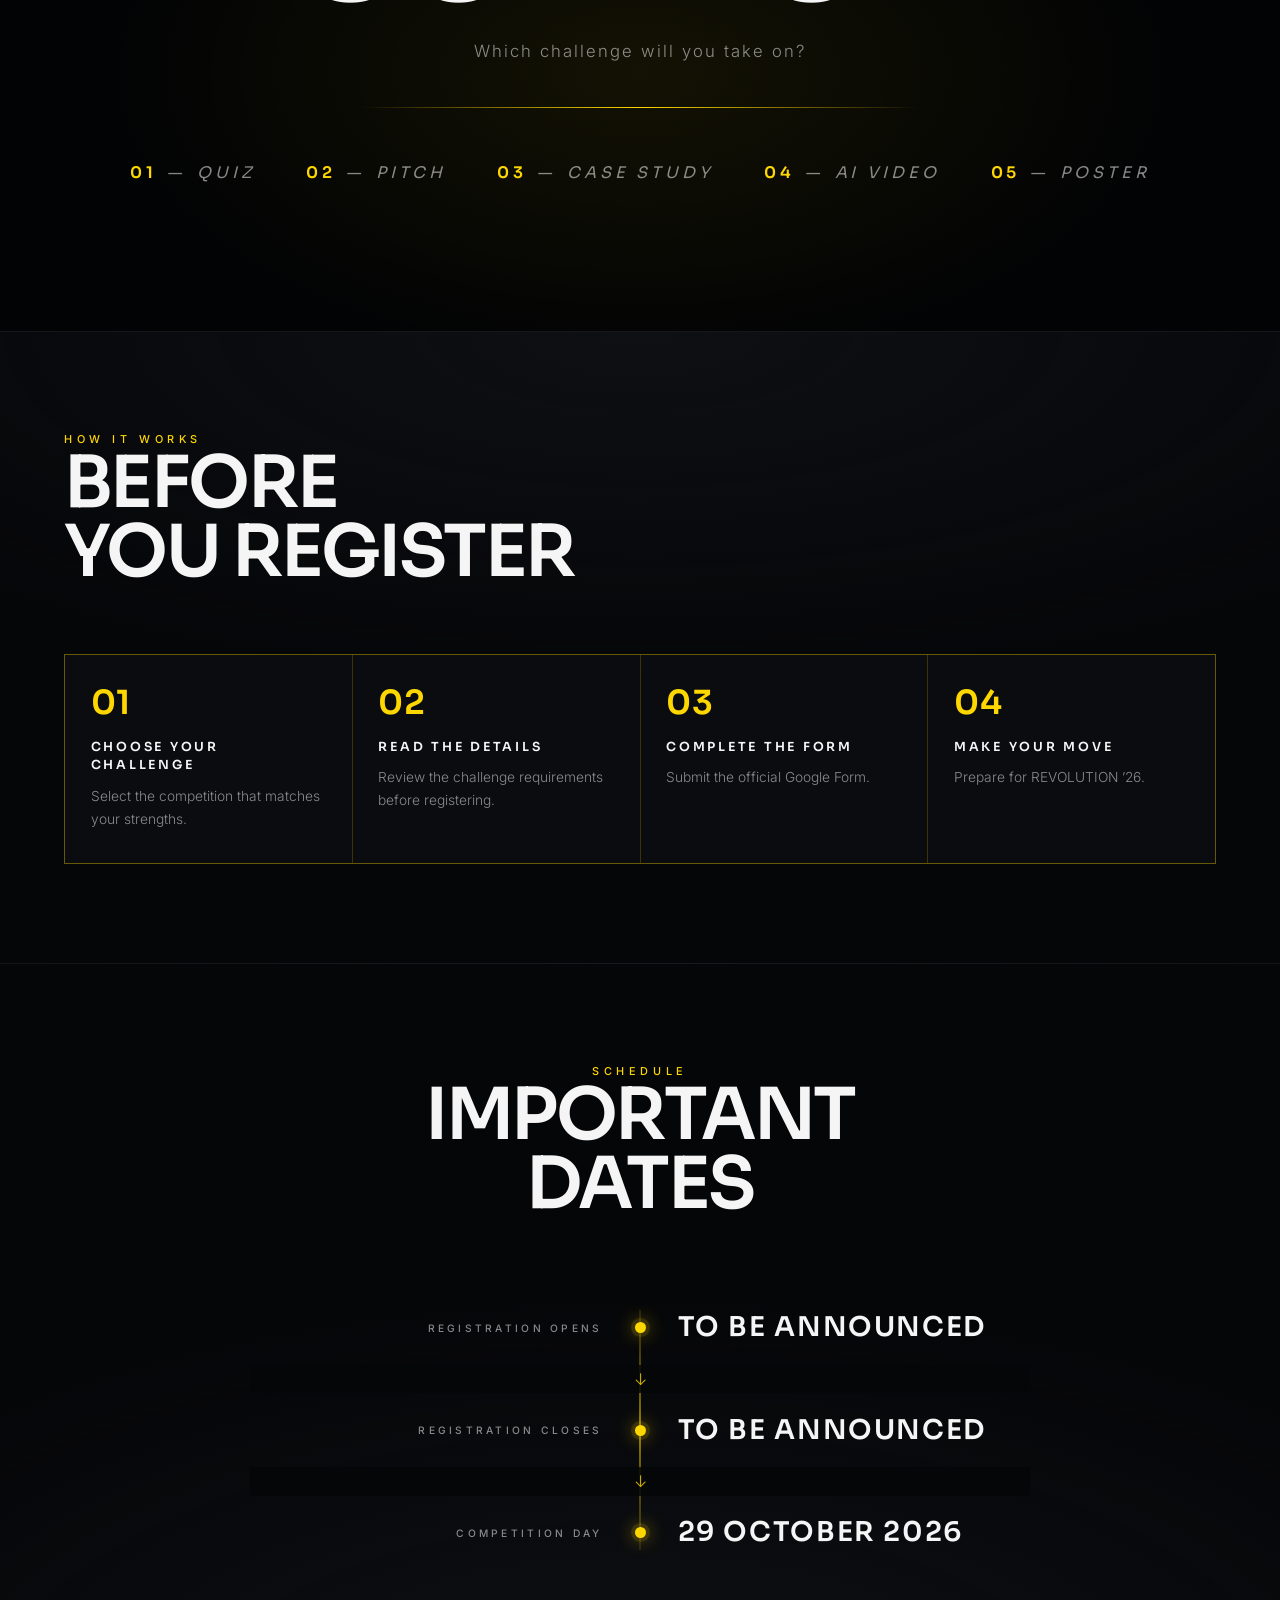
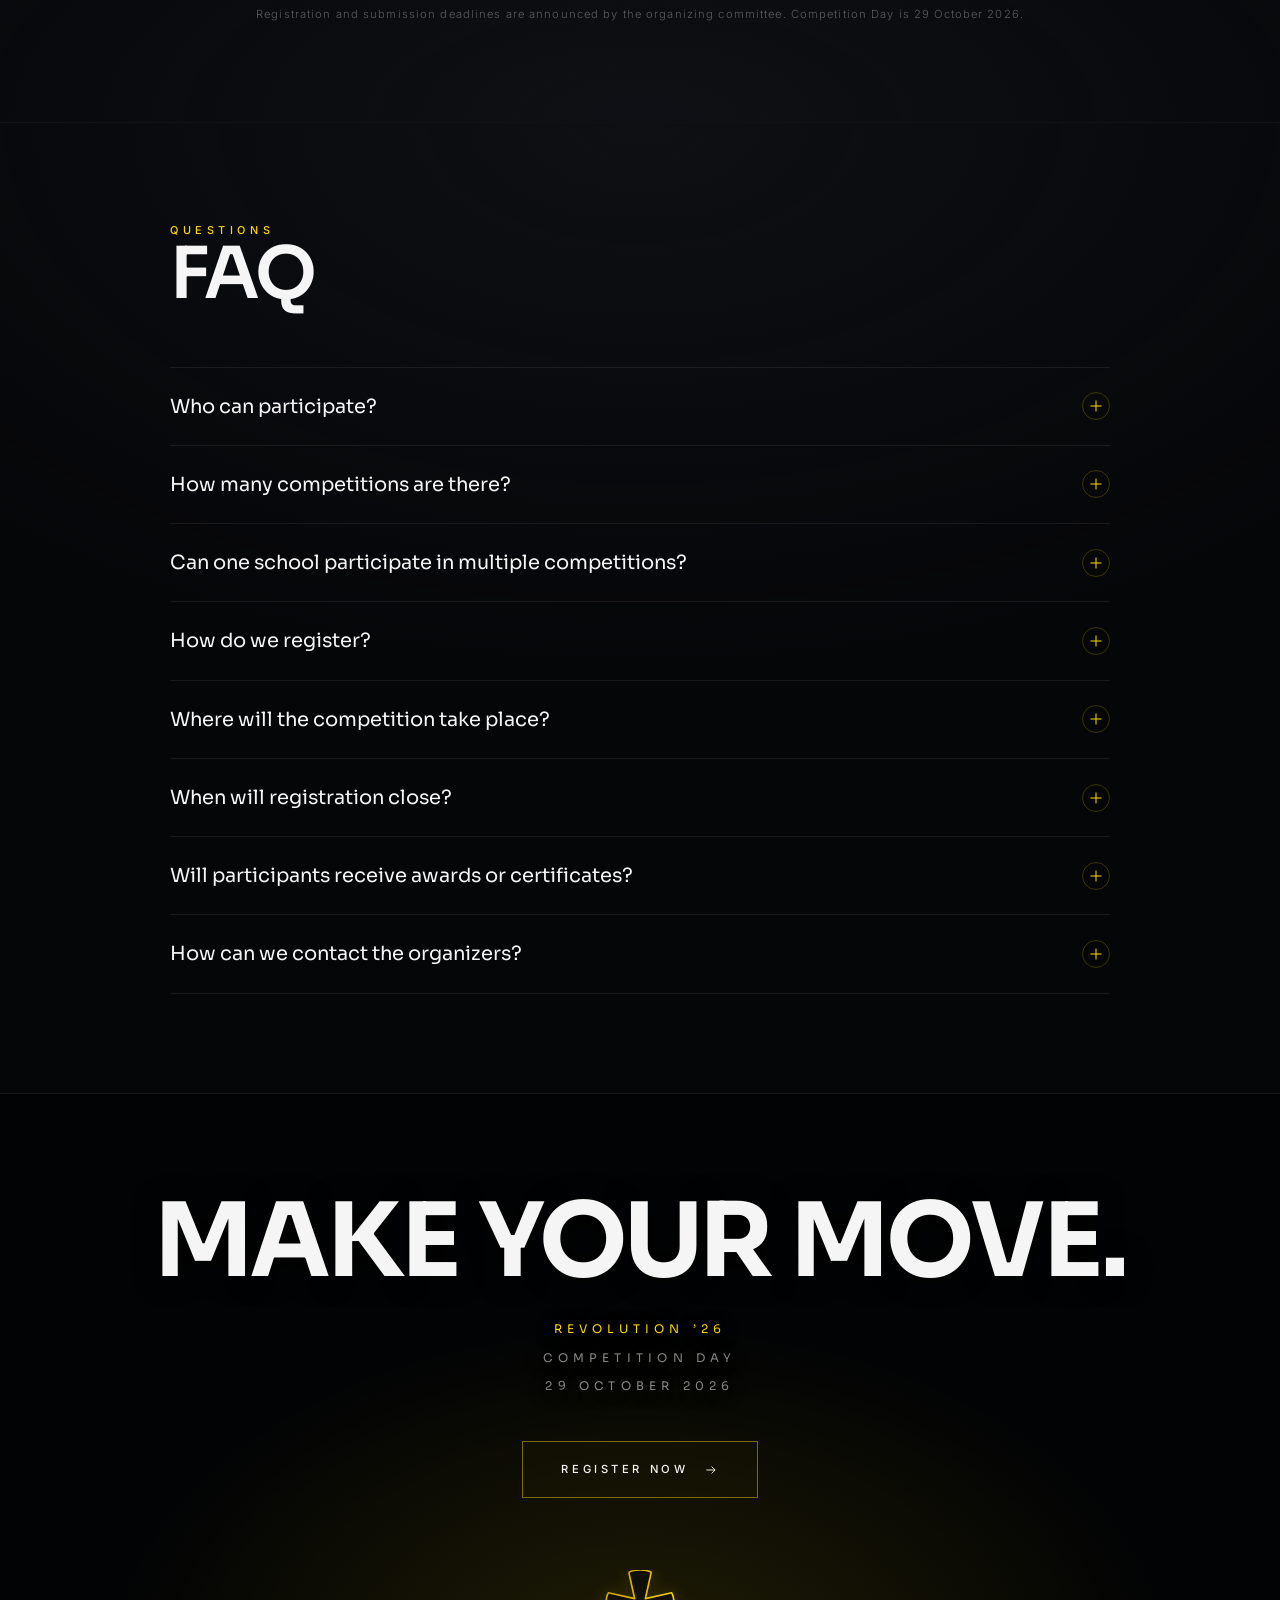
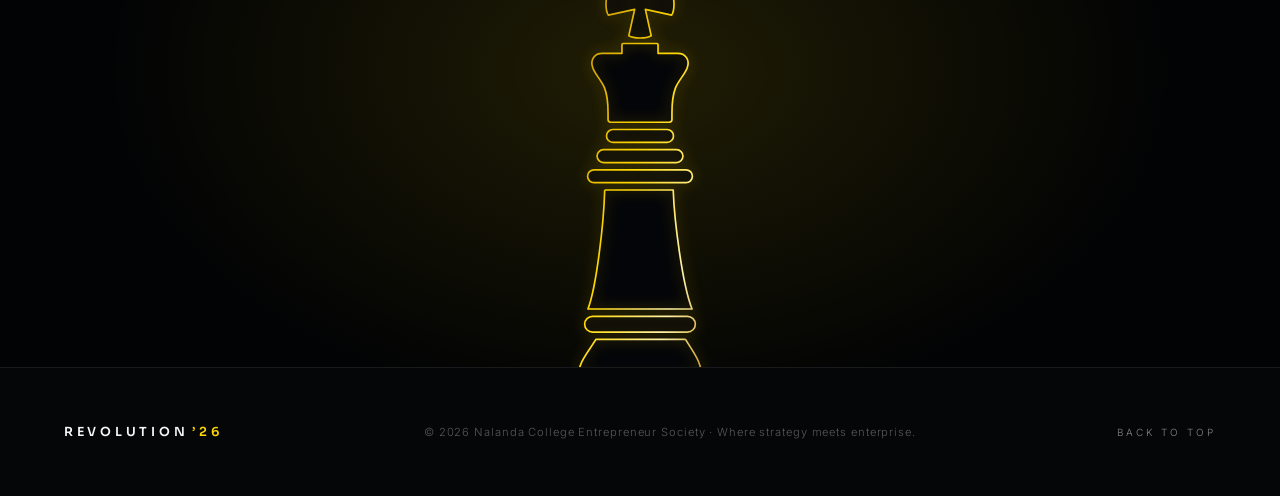
==== commit d62856ac: "Update registration link for REVOLUTION '26" ====
--- a/register/register.html
+++ b/register/register.html
@@ -112,7 +112,7 @@
                <h2 class="h-display reveal" style="--d:.08s">REGISTER FOR REVOLUTION ’26</h2>
                <p class="main-reg-card__sub reveal" style="--d:.12s">THE KING’S MOVE</p>
                <p class="main-reg-card__desc reveal" style="--d:.16s">Take your place in REVOLUTION ’26, the inter-school entrepreneurship competition organized by the Nalanda College Entrepreneur Society. Complete the official registration form to register for the event.</p>
-               <a class="btn btn--primary main-reg-btn reveal" style="--d:.24s" href="YOUR_MAIN_GOOGLE_FORM_URL" target="_blank" rel="noopener noreferrer" id="mainRegBtn">
+               <a class="btn btn--primary main-reg-btn reveal" style="--d:.24s" href="https://docs.google.com/forms/d/e/1FAIpQLSdkMUWZlrEbM_ta3a6Tw9XIUkhkz52JKBB2Wfke_lTNaO7RQA/viewform?usp=header" target="_blank" rel="noopener noreferrer" id="mainRegBtn">
                  <span>REGISTER NOW</span>
                  <svg viewBox="0 0 24 24" width="14" height="14" aria-hidden="true"><path d="M4 12h15M13 6l6 6-6 6" fill="none" stroke="currentColor" stroke-width="1.6"/></svg>
                </a>
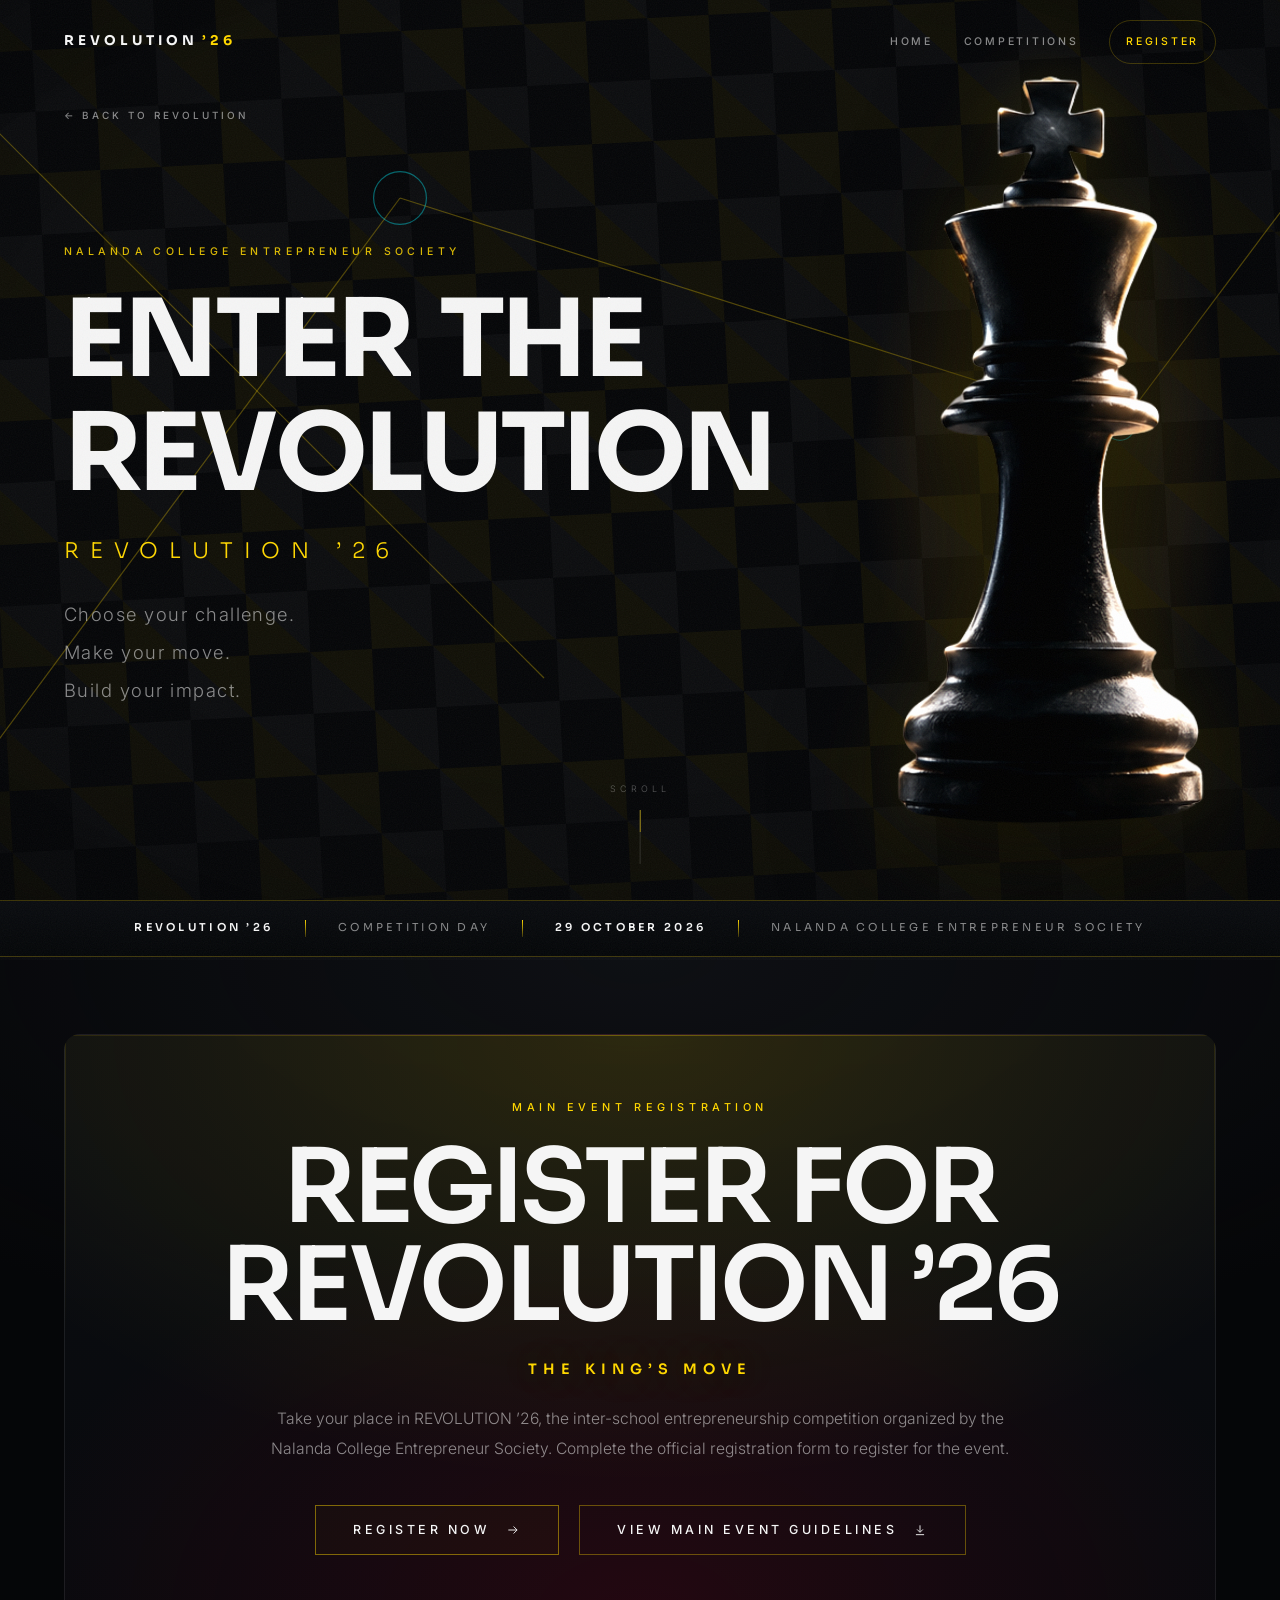
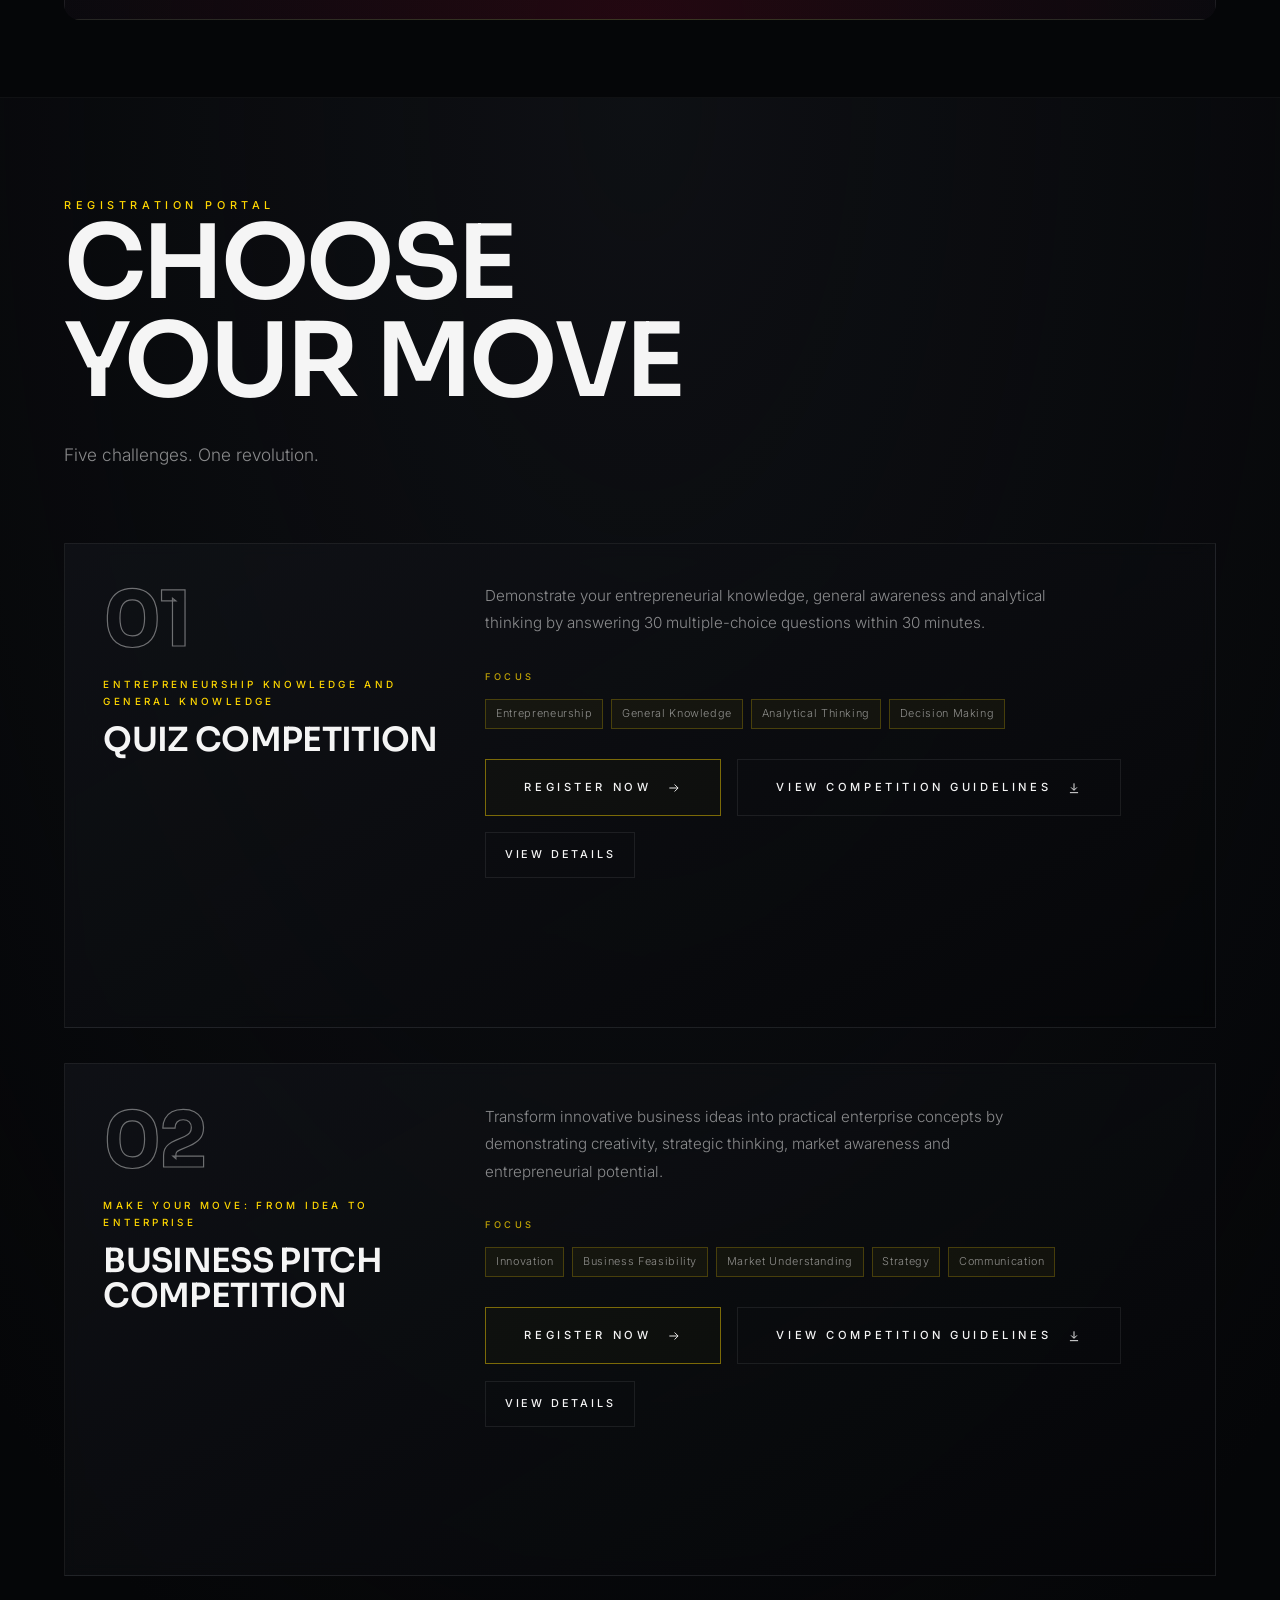
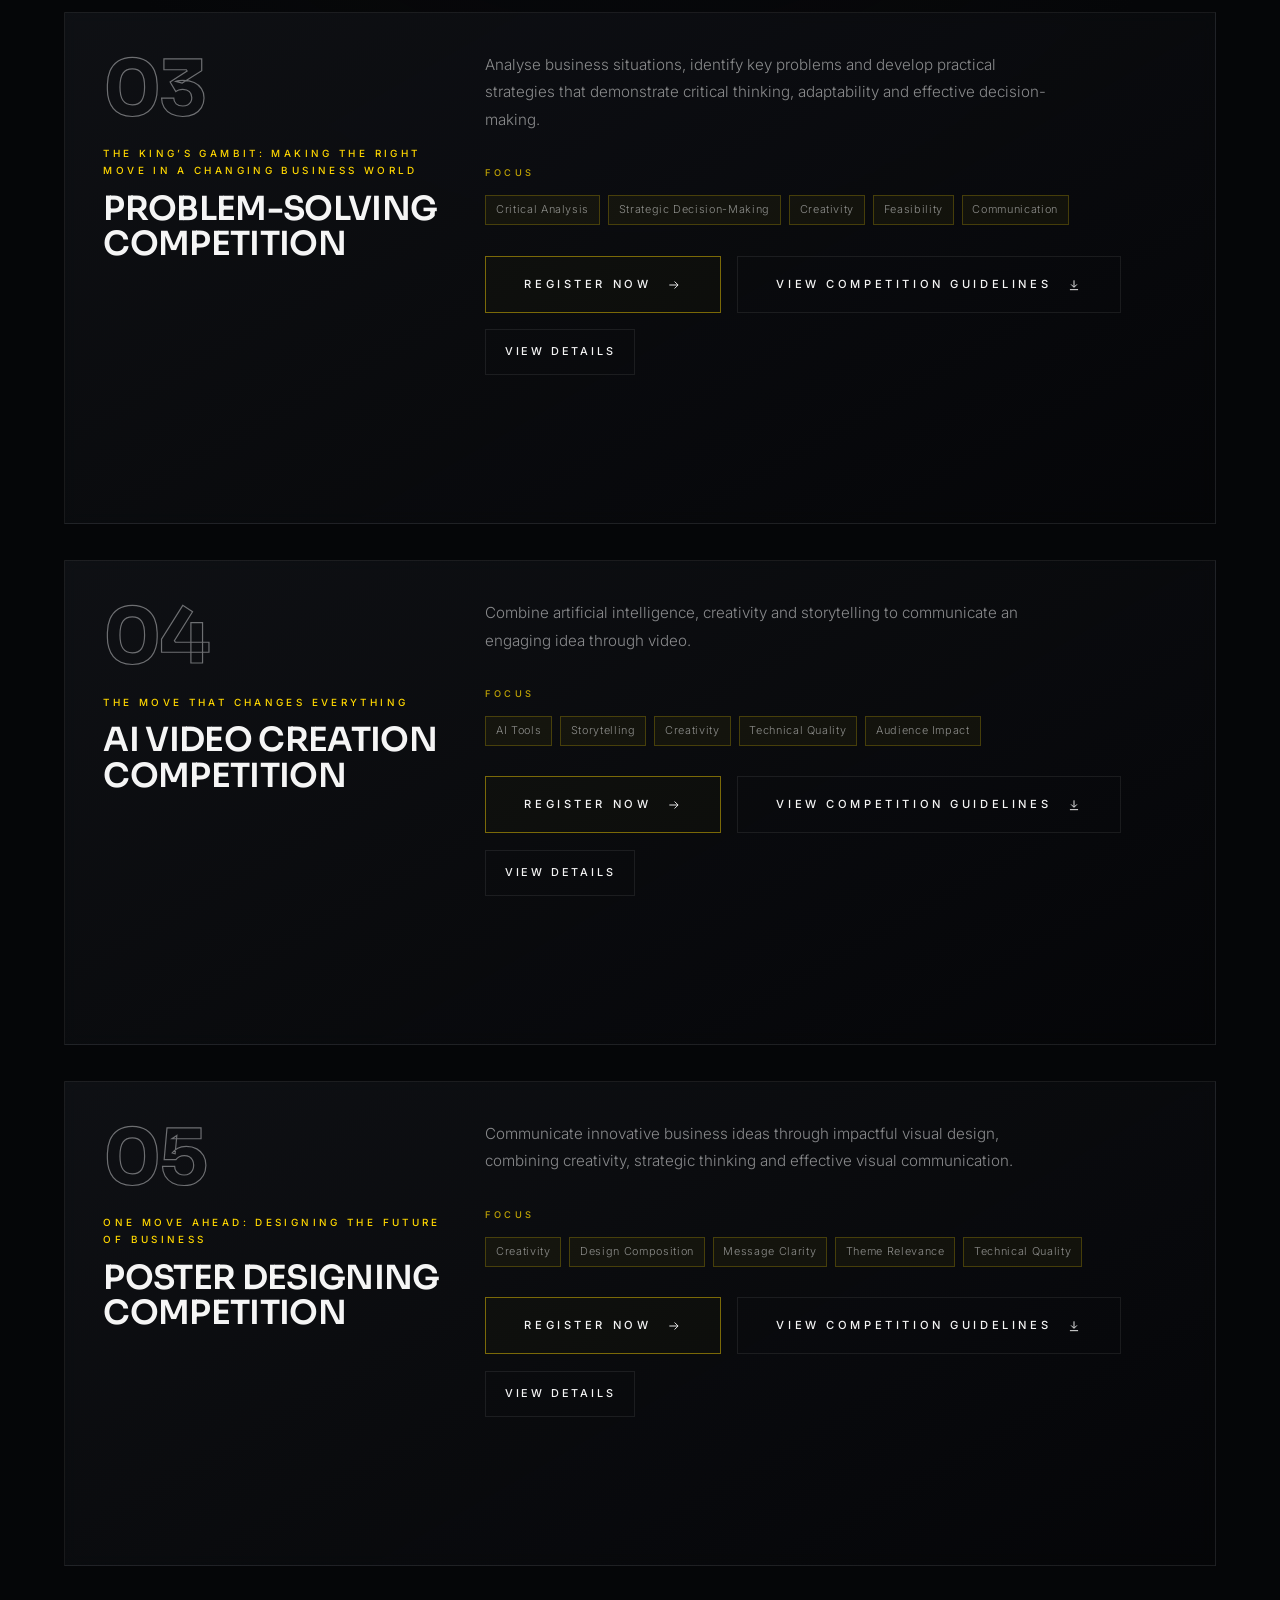
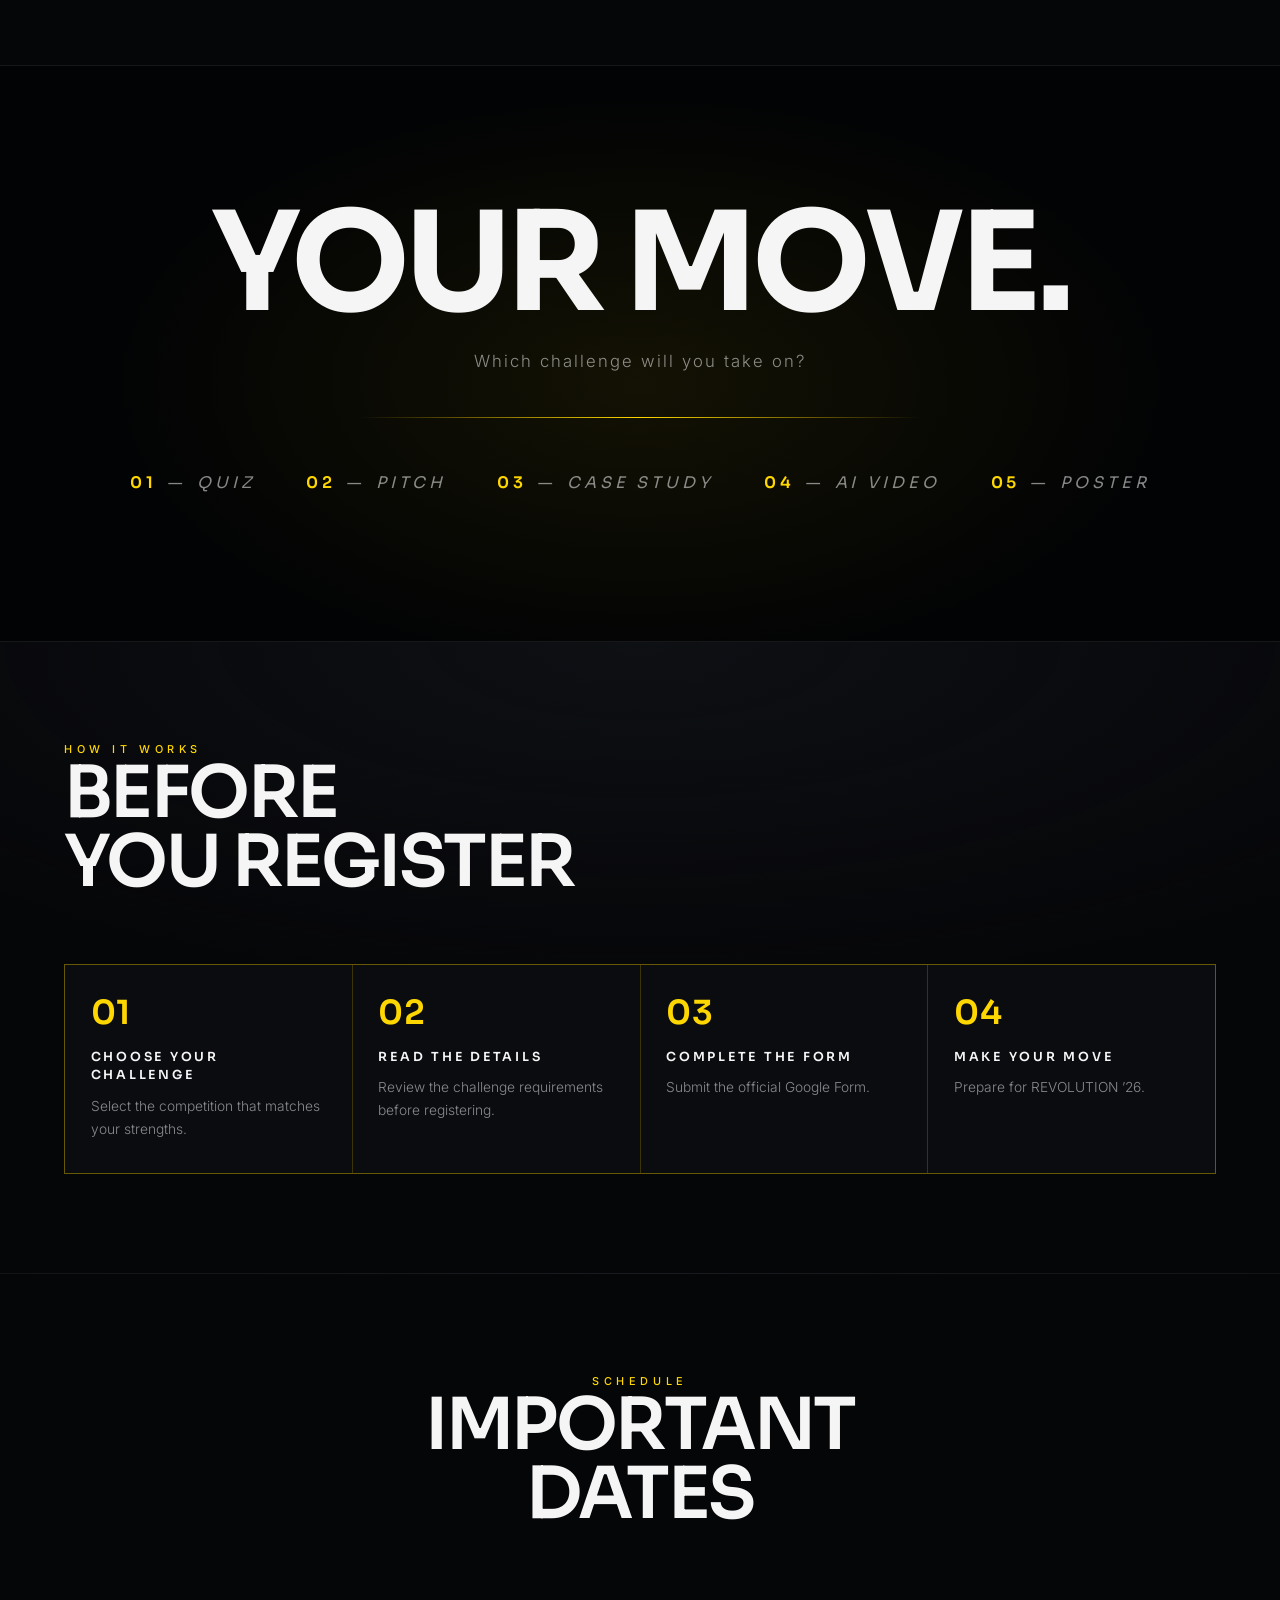
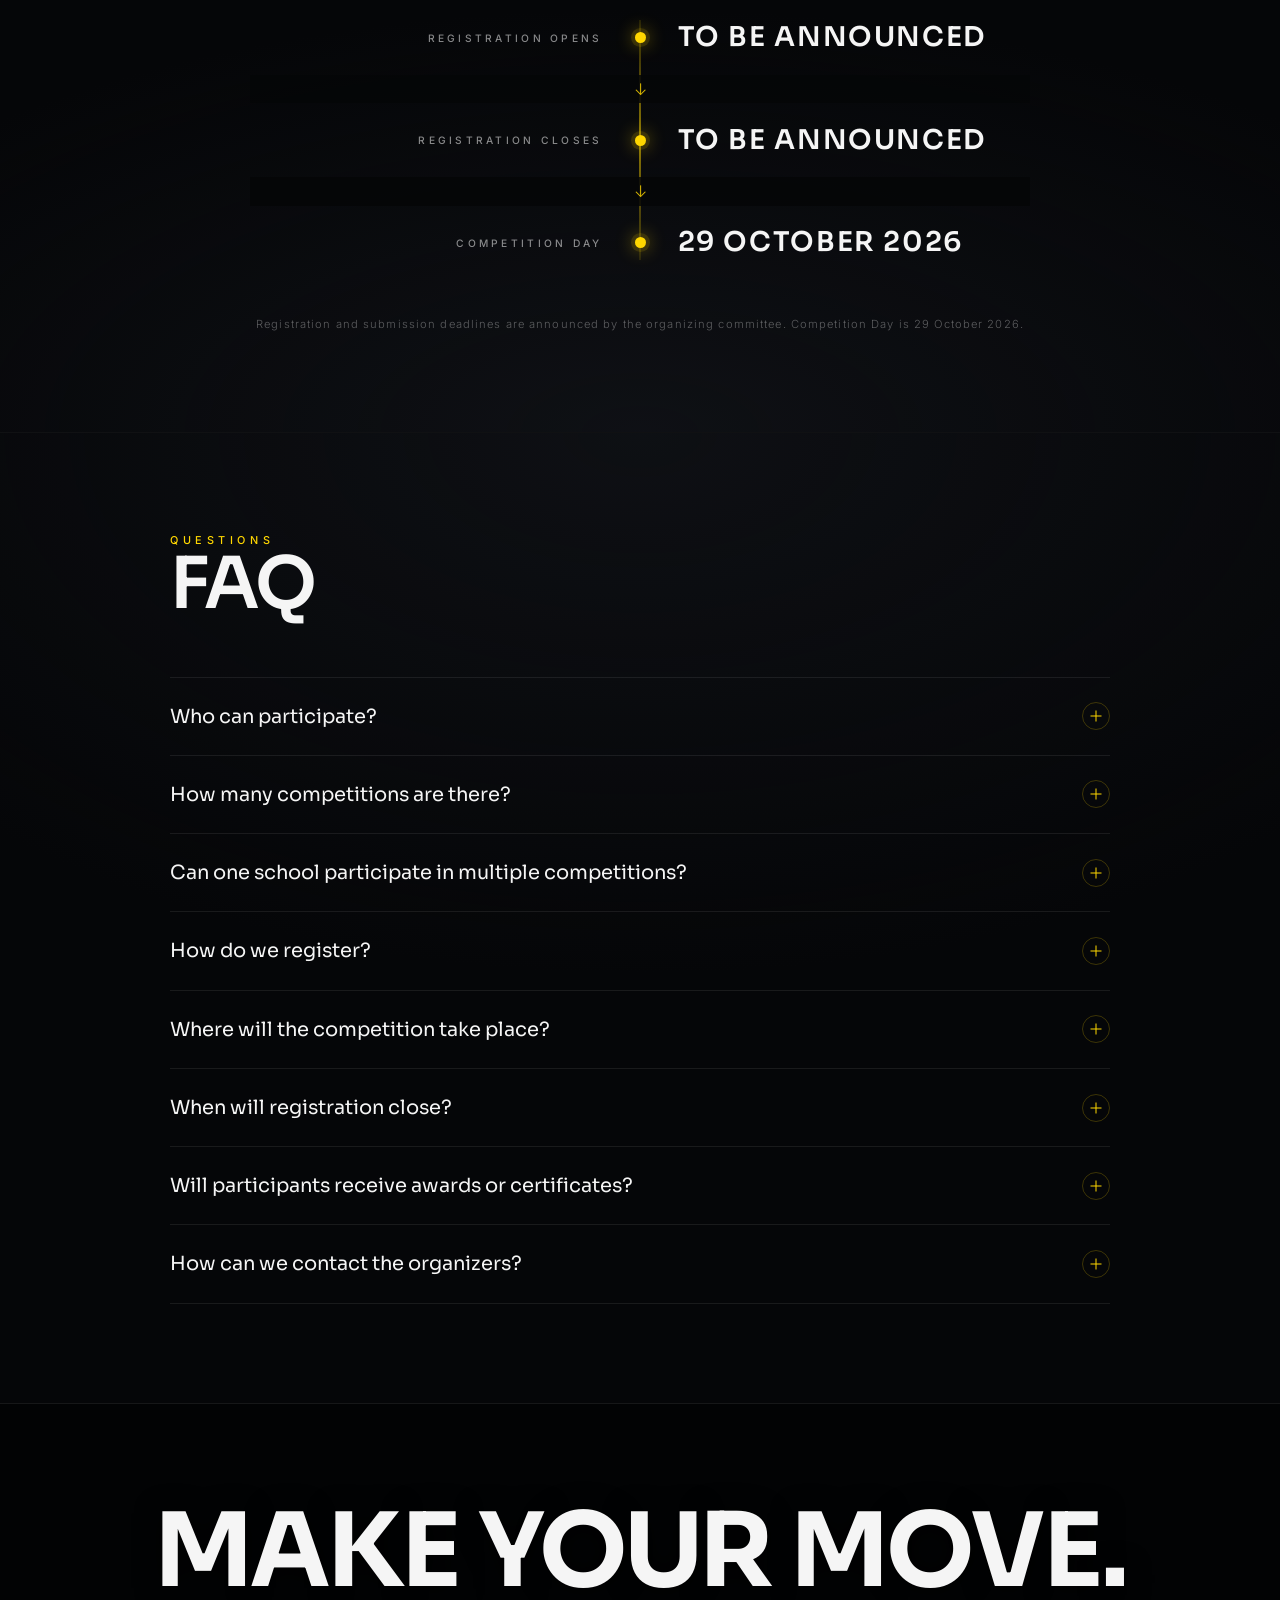
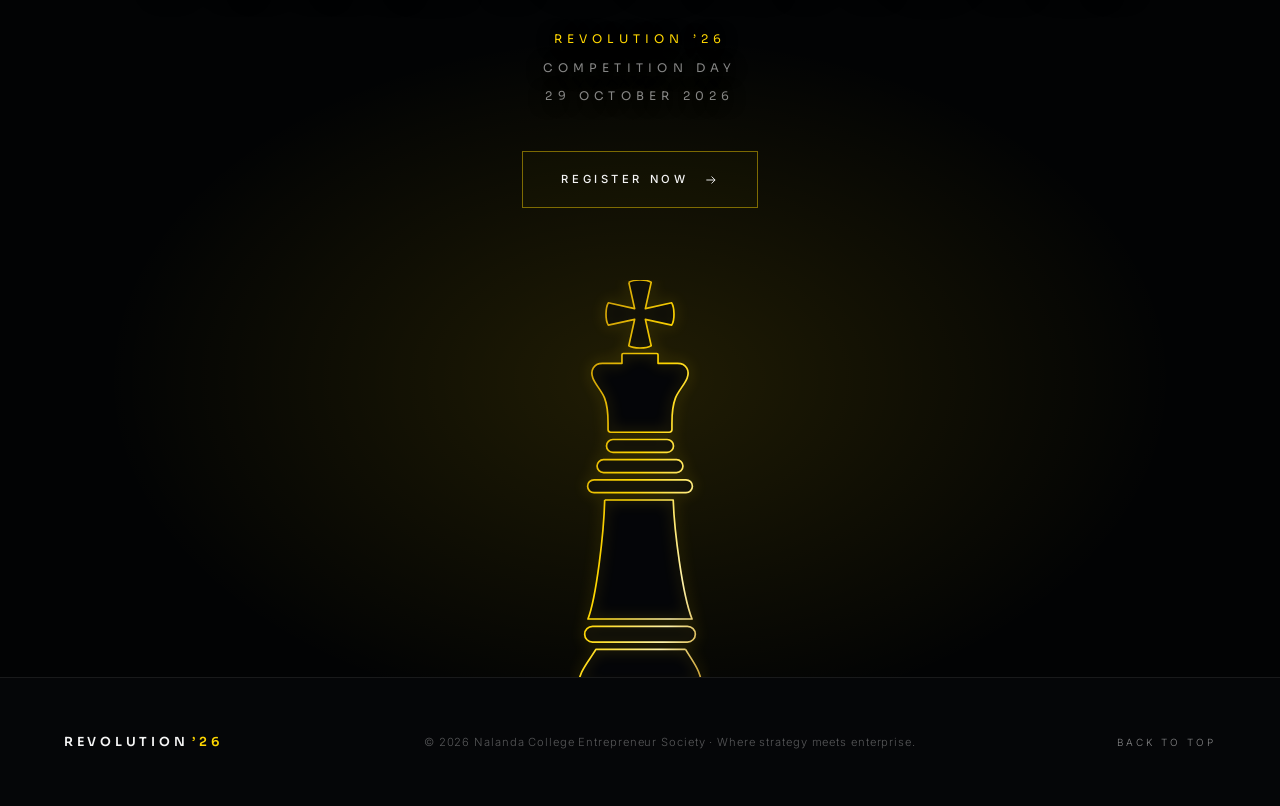
==== commit bd538ac9: "Add official guidelines links and main event guidelines button" ====
--- a/register/register.html
+++ b/register/register.html
@@ -112,10 +112,16 @@
                <h2 class="h-display reveal" style="--d:.08s">REGISTER FOR REVOLUTION ’26</h2>
                <p class="main-reg-card__sub reveal" style="--d:.12s">THE KING’S MOVE</p>
                <p class="main-reg-card__desc reveal" style="--d:.16s">Take your place in REVOLUTION ’26, the inter-school entrepreneurship competition organized by the Nalanda College Entrepreneur Society. Complete the official registration form to register for the event.</p>
-               <a class="btn btn--primary main-reg-btn reveal" style="--d:.24s" href="https://docs.google.com/forms/d/e/1FAIpQLSdkMUWZlrEbM_ta3a6Tw9XIUkhkz52JKBB2Wfke_lTNaO7RQA/viewform?usp=header" target="_blank" rel="noopener noreferrer" id="mainRegBtn">
-                 <span>REGISTER NOW</span>
-                 <svg viewBox="0 0 24 24" width="14" height="14" aria-hidden="true"><path d="M4 12h15M13 6l6 6-6 6" fill="none" stroke="currentColor" stroke-width="1.6"/></svg>
-               </a>
+                <div class="main-reg-card__actions">
+                  <a class="btn btn--primary main-reg-btn reveal" style="--d:.24s" href="https://docs.google.com/forms/d/e/1FAIpQLSdkMUWZlrEbM_ta3a6Tw9XIUkhkz52JKBB2Wfke_lTNaO7RQA/viewform?usp=header" target="_blank" rel="noopener noreferrer" id="mainRegBtn" aria-label="Register for REVOLUTION ’26 (opens the official Google Form in a new tab)">
+                    <span>REGISTER NOW</span>
+                    <svg viewBox="0 0 24 24" width="14" height="14" aria-hidden="true"><path d="M4 12h15M13 6l6 6-6 6" fill="none" stroke="currentColor" stroke-width="1.6"/></svg>
+                  </a>
+                  <a class="btn btn--ghost main-reg-btn main-reg-btn--guide reveal" style="--d:.32s" href="https://drive.google.com/file/d/1wyhuX9Wu8zMv5ajw26EzY6bmR6Bo3TEQ/view?usp=sharing" target="_blank" rel="noopener noreferrer" id="mainGuideBtn" aria-label="View the main REVOLUTION ’26 event guidelines PDF (opens in a new tab)">
+                    <span>VIEW MAIN EVENT GUIDELINES</span>
+                    <svg viewBox="0 0 24 24" width="14" height="14" aria-hidden="true"><path d="M12 4v11M7 11l5 5 5-5M5 20h14" fill="none" stroke="currentColor" stroke-width="1.6"/></svg>
+                  </a>
+                </div>
              </div>
            </div>
          </div>
--- a/css/register.css
+++ b/css/register.css
@@ -1126,4 +1126,10 @@
 .main-reg-card__desc{max-width:780px;color:var(--muted);font-size:clamp(.98rem,1.2vw,1.08rem);line-height:1.9}
 .main-reg-btn{margin-top:clamp(.6rem,2vw,1.2rem);padding:1.1em 3em;font-size:clamp(.7rem,1vw,.78rem);letter-spacing:.28em;box-shadow:0 20px 60px -30px rgba(255,215,0,.8);transition:transform .4s var(--ease),box-shadow .4s var(--ease),border-color .4s var(--ease),background-color .4s var(--ease)}
 .main-reg-btn:hover{transform:translate3d(0,-4px,0);box-shadow:0 30px 80px -40px rgba(255,215,0,.9)}
+.main-reg-card__actions{display:flex;flex-wrap:wrap;justify-content:center;align-items:center;gap:clamp(.8rem,2vw,1.25rem);margin-top:clamp(.6rem,2vw,1.2rem)}
+.main-reg-card__actions .main-reg-btn{margin-top:0}
+.main-reg-btn--guide{border-color:rgba(255,215,0,.35);color:var(--white)}
+.main-reg-btn--guide:hover,.main-reg-btn--guide:focus-visible{border-color:var(--gold);color:var(--gold);box-shadow:0 20px 60px -34px rgba(255,215,0,.6)}
+.main-reg-btn--guide[aria-disabled="true"]{opacity:.45;pointer-events:none}
+@media (max-width:560px){.main-reg-card__actions{flex-direction:column;align-items:stretch}.main-reg-card__actions .main-reg-btn{width:100%;text-align:center}}
 @media (max-width:640px){.main-reg-card__sub{letter-spacing:.28em}}
